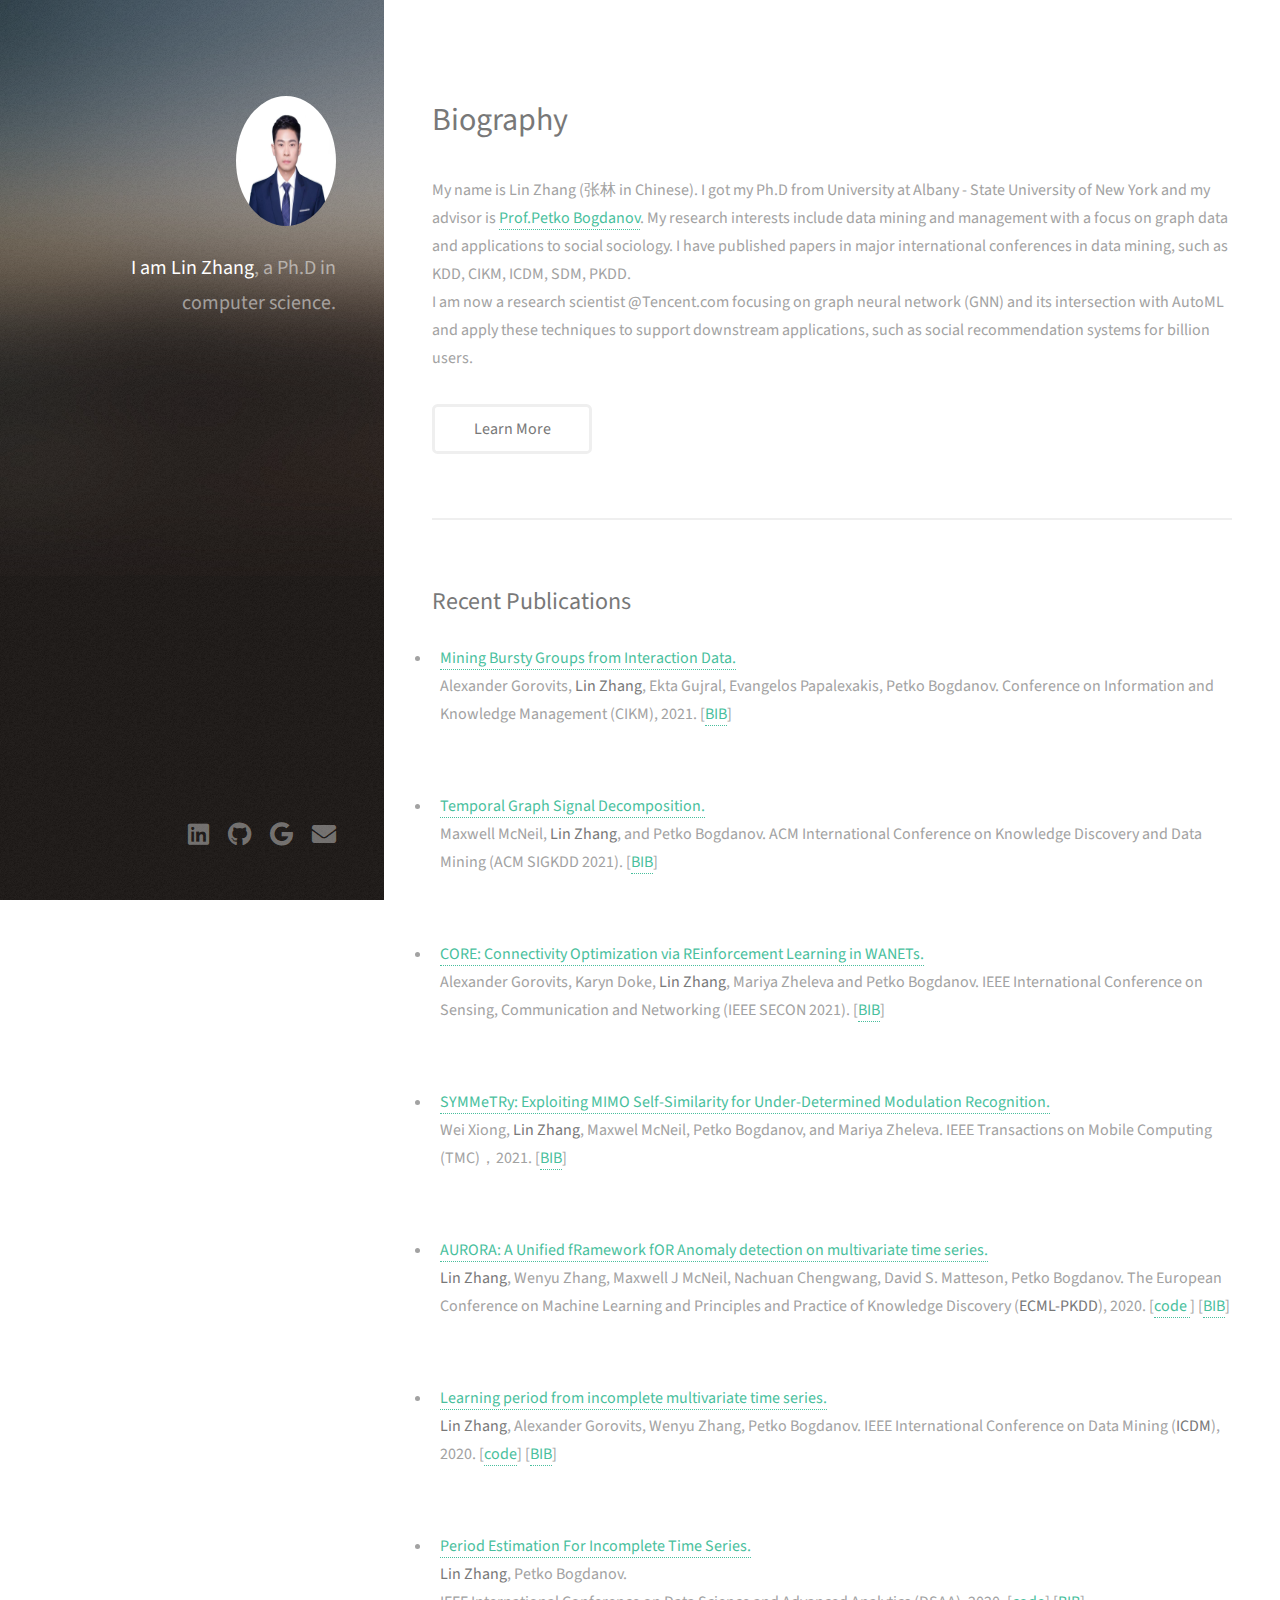
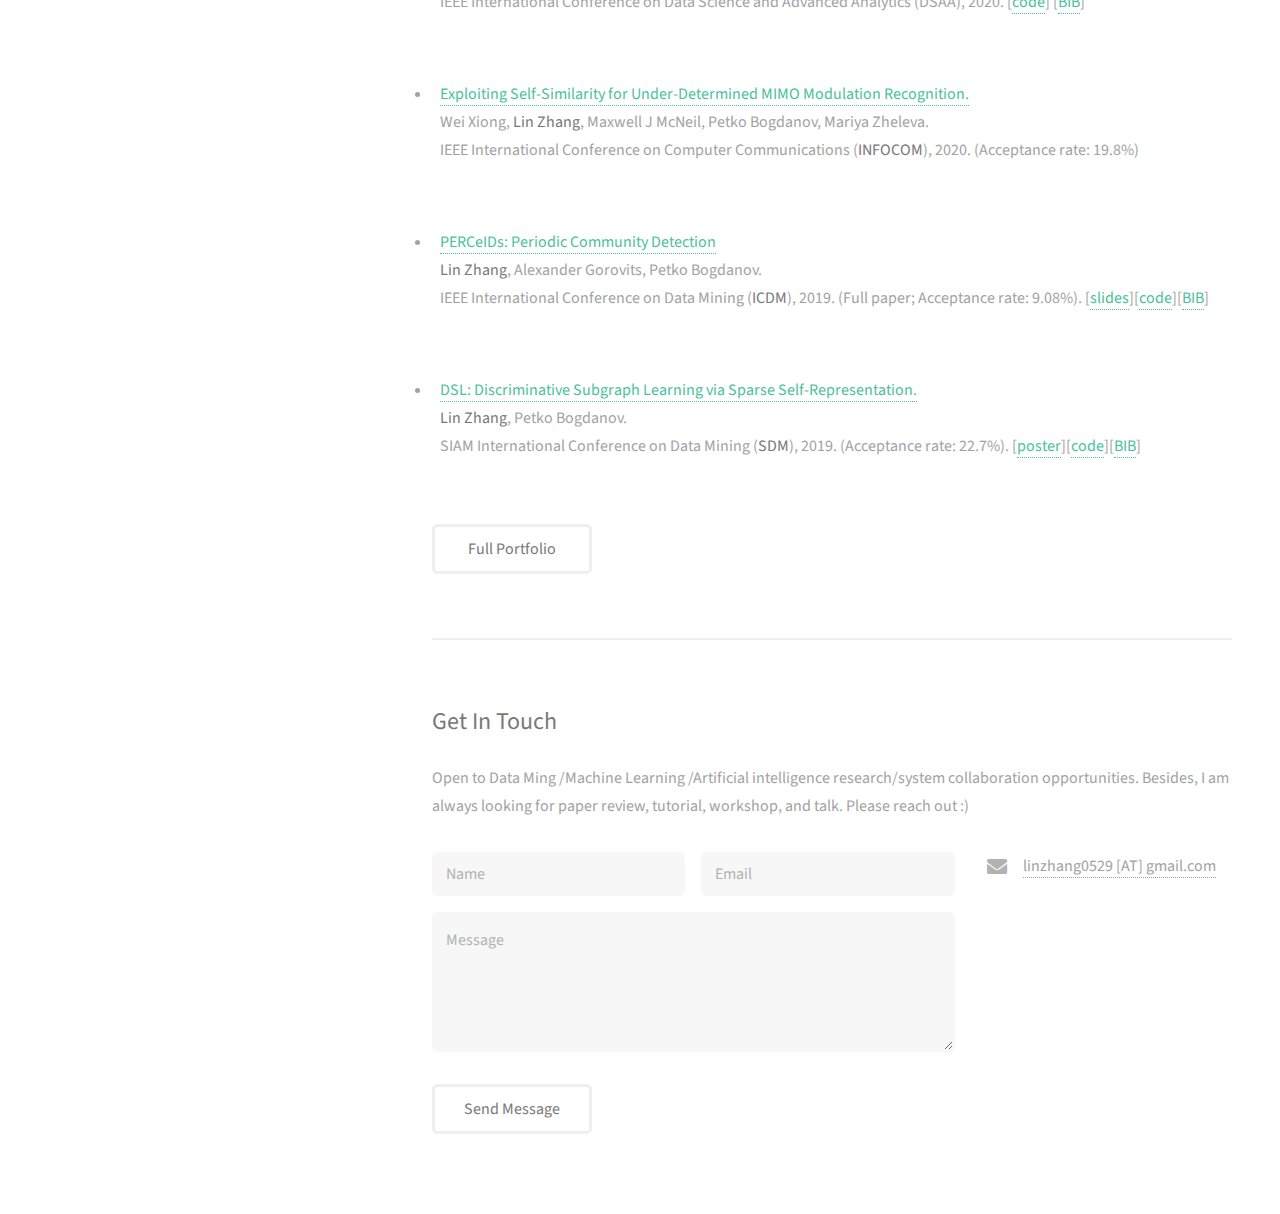
==== index.html @ 0a7861dd "Update index.html" ====
<!DOCTYPE HTML>
<!--
	Strata by HTML5 UP
	html5up.net | @ajlkn
	Free for personal and commercial use under the CCA 3.0 license (html5up.net/license)
-->
<html>
	<head>
		<title>LIN ZHANG HOMEPAGE</title>
		<meta charset="utf-8" />
		<meta name="viewport" content="width=device-width, initial-scale=1, user-scalable=no" />
		<link rel="stylesheet" href="assets/css/main.css" />
	</head>
	<body class="is-preload">

		<!-- Header -->
			<header id="header">
				<div class="inner">
<!--					<a href="#" class="image avatar"><img src="images/5141635167110_.pic.jpg" alt="" /></a>-->
                    		<a href="#" class="image avatar"><img src="images/5141635167110_.pic.jpg"  width="500" height="130" /></a>
					<h1><strong>I am Lin Zhang</strong>, a Ph.D in computer science. <br />
<!--
					responsive site template freebie<br />
					crafted by <a href="http://html5up.net">HTML5 UP</a>.
-->
                    </h1>
				</div>
			</header>

		<!-- Main -->
			<div id="main">

				<!-- One -->
					<section id="one">
						<header class="major">
							<h2>Biography</h2>
						</header>
						<p>
                           My name is Lin Zhang (张林 in Chinese).  I got my Ph.D from University at Albany - State University of New York and my advisor is <a href="http://www.cs.albany.edu/~petko/lab/petko-bogdanov">Prof.Petko Bogdanov</a>. My research interests include data mining and management with a focus on graph data and applications to social sociology. I have published papers in  major international conferences in data mining, such as KDD, CIKM, ICDM, SDM, PKDD.
                            
                            <br />
                            
                        I am now a research scientist @Tencent.com focusing on graph neural network (GNN) and its intersection with AutoML and apply these techniques to support downstream applications, such as social recommendation systems for billion users. 
<!--
                            
                            <br />
                            Open to Data Ming /Machine Learning /Artificial intelligence research/system opportunities. Contact me by Email (linzhang0529 [AT] gmail.com).
-->
                        
                        </p>
						<ul class="actions">
							<li><a href="#" class="button">Learn More</a></li>
						</ul>
					</section>

				<!-- Two -->
                
					<section id="two">
						<h2>Recent Publications</h2>
						<div class="row">
                            

                            
                            
                                     <ul>
    <li><p><a href="http:"> Mining Bursty Groups from Interaction Data.</a>
    <br /> Alexander Gorovits, <b>Lin Zhang</b>, Ekta Gujral, Evangelos Papalexakis, Petko Bogdanov.  
    Conference on Information and Knowledge Management (CIKM), 2021. 
    [<font color=blue size=+0.5><a href="files/bibtex.txt">BIB</a></font>]
        
        </p>
        
    </li>
    </ul>
                            
                            

                                <ul>
    <li><p><a href="http:">Temporal Graph Signal Decomposition.</a>
    <br />Maxwell McNeil,  <b>Lin Zhang</b>, and Petko Bogdanov.  
     ACM International Conference on Knowledge Discovery and Data Mining (ACM SIGKDD 2021). 
    [<font color=blue size=+0.5><a href="files/bibtex.txt">BIB</a></font>]
        
        </p>
        
    </li>
    </ul>
    
    
    
    
    
    
    <ul>
    <li><p><a href="http:"> CORE: Connectivity Optimization via REinforcement Learning
in WANETs.</a>
    <br /> Alexander Gorovits, Karyn Doke, <b>Lin Zhang</b>, Mariya Zheleva and Petko Bogdanov. 
      IEEE International Conference on Sensing, Communication and
Networking (IEEE SECON 2021).  
    [<font color=blue size=+0.5><a href="files/bibtex.txt">BIB</a></font>]
        
        </p>
        
    </li>
    </ul>
    
    
    
    
               <ul>
    <li><p><a href="http://www.cs.albany.edu/~mariya/lab/papers/symmetry_tmc21.pdf"> SYMMeTRy: Exploiting MIMO Self-Similarity for Under-Determined Modulation Recognition.</a>
    <br />Wei Xiong, <b>Lin Zhang</b>, Maxwel McNeil, Petko Bogdanov, and Mariya Zheleva. 
       IEEE Transactions on Mobile Computing (TMC)，2021.  
    [<font color=blue size=+0.5><a href="files/bibtex.txt">BIB</a></font>]
        
        </p>
        
    </li>
    </ul>
    
    
    
    
    
            <ul>
    <li><p><a href="files/aurora.pdf"> AURORA: A Unified fRamework fOR Anomaly detection on multivariate time series.</a>
    <br /><b>Lin Zhang</b>, Wenyu Zhang, Maxwell J McNeil, Nachuan Chengwang, David S. Matteson, Petko Bogdanov.
       The European Conference on Machine Learning and Principles and Practice of Knowledge Discovery (<b>ECML-PKDD</b>), 2020. 
        [<font color=blue size=+0.5><a href="https://github.com/LIN-ZHANG-ALPHA/AURORA_ECMLPKDD">code </a></font>]
    [<font color=blue size=+0.5><a href="files/bibtex.txt">BIB</a></font>]
        
        </p>
        
    </li>
    </ul>
    
    
    
        <ul>
    <li><p><a href="http://www.cs.albany.edu/~petko/lab/papers/zgzb2020icdm.pdf">  Learning period from incomplete multivariate time series.</a>
    <br /><b>Lin Zhang</b>, Alexander Gorovits, Wenyu Zhang, Petko Bogdanov.
        IEEE International Conference on Data Mining (<b>ICDM</b>), 2020. 
        [<font color=blue size=+0.5><a href="https://github.com/LIN-ZHANG-ALPHA/LAPIS">code</a></font>]
    [<font color=blue size=+0.5><a href="files/bibtex.txt">BIB</a></font>]</p>
        
    </li>
    </ul>
    
    
    
    
  <ul>
  <li><p><a href="files/Learning_Periods_Incomplete.pdf">
      Period Estimation For Incomplete Time Series. </a>
  <br /> <b>Lin Zhang</b>,  Petko Bogdanov.
      <br /> IEEE International Conference on 
Data Science and Advanced Analytics (DSAA), 2020. [<font color=blue size=+0.5><a href="https://github.com/LIN-ZHANG-ALPHA/PIE_DSAA2020">code</a></font>]
      
    [<font color=blue size=+0.5><a href="files/bibtex.txt">BIB</a></font>]</p>
  </li>
  </ul>
    
    
    
  <ul>
  <li><p><a href="http://www.cs.albany.edu/~mariya/lab/papers/fractals_infocom20.pdf">   Exploiting  Self-Similarity  for  Under-Determined MIMO Modulation Recognition.</a>
  <br /> Wei Xiong, <b>Lin Zhang</b>, Maxwell J McNeil, Petko Bogdanov, Mariya Zheleva.
      <br /> IEEE International Conference on Computer Communications (<b>INFOCOM</b>), 2020. (Acceptance rate:  19.8%) </p>
  </li>
  </ul>



  <ul>
  <li><p><a href="http://www.cs.albany.edu/~petko/lab/papers/zgb2019icdm.pdf"> PERCeIDs: Periodic Community Detection</a>
  <br /> <b>Lin Zhang</b>, Alexander Gorovits, Petko Bogdanov.
      <br /> IEEE International Conference on Data Mining (<b>ICDM</b>), 2019.  (Full paper; Acceptance rate: 9.08%). [<font color=blue size=+0.5><a href="files/PERCeIDs.pdf">slides</a></font>][<font color=blue size=+0.5><a href="https://github.com/LIN-ZHANG-ALPHA/PERCeIDs">code</a></font>][<font color=blue size=+0.5><a href="files/bibtex.txt">BIB</a></font>]</p>
  </li>
  </ul>


  <ul>
  <li><p><a href="http://www.cs.albany.edu/~petko/lab/papers/zbsdm2019.pdf">DSL: Discriminative Subgraph Learning via Sparse Self-Representation.</a>
  <br /> <b>Lin Zhang</b>, Petko Bogdanov.
      <br /> SIAM International Conference on Data Mining (<b>SDM</b>), 2019. (Acceptance rate: 22.7%). [<font color=blue size=+0.5><a href="files/dsl_poster.pdf">poster</a></font>][<font color=blue size=+0.5><a href="https://github.com/LIN-ZHANG-ALPHA/DSL">code</a></font>][<font color=blue size=+0.5><a href="files/bibtex.txt">BIB</a></font>]</p>
  </li>
  </ul>

                            
                            
<!--
							<article class="col-6 col-12-xsmall work-item">
								<a href="images/fulls/06.jpg" class="image fit thumb"><img src="images/thumbs/06.jpg" alt="" /></a>
								<h3>Risus ornare lacinia</h3>
								<p>Lorem ipsum dolor sit amet nisl sed nullam feugiat.</p>
							</article>
-->
                            
                            
                            
						</div>
						<ul class="actions">
							<li><a href="#" class="button">Full Portfolio</a></li>
						</ul>
					</section>

				<!-- Three -->
					<section id="three">
						<h2>Get In Touch</h2>
						<p>
                        Open to Data Ming /Machine Learning /Artificial intelligence  research/system collaboration opportunities. Besides, I am always looking for paper review, tutorial, workshop, and talk.  Please reach out :)
                        </p>
                        
						<div class="row">
							<div class="col-8 col-12-small">
								<form method="post" action="#">
									<div class="row gtr-uniform gtr-50">
										<div class="col-6 col-12-xsmall"><input type="text" name="name" id="name" placeholder="Name" /></div>
										<div class="col-6 col-12-xsmall"><input type="email" name="email" id="email" placeholder="Email" /></div>
										<div class="col-12"><textarea name="message" id="message" placeholder="Message" rows="4"></textarea></div>
									</div>
								</form>
								<ul class="actions">
									<li><input type="submit" value="Send Message" /></li>
								</ul>
							</div>
							<div class="col-4 col-12-small">
								<ul class="labeled-icons">
<!--
									<li>
										<h3 class="icon solid fa-home"><span class="label">Address</span></h3>
										1234 Somewhere Rd.<br />
										Nashville, TN 00000<br />
										United States
									</li>
-->
<!--
									<li>
										<h3 class="icon solid fa-mobile-alt"><span class="label">Phone</span></h3>
										000-000-0000
									</li>
-->
									<li>
										<h3 class="icon solid fa-envelope"><span class="label">Email</span></h3>
										<a href="#">linzhang0529 [AT] gmail.com</a>
									</li>
								</ul>
							</div>
						</div>
					</section>

				<!-- Four -->
				<!--
					<section id="four">
						<h2>Elements</h2>

						<section>
							<h4>Text</h4>
							<p>This is <b>bold</b> and this is <strong>strong</strong>. This is <i>italic</i> and this is <em>emphasized</em>.
							This is <sup>superscript</sup> text and this is <sub>subscript</sub> text.
							This is <u>underlined</u> and this is code: <code>for (;;) { ... }</code>. Finally, <a href="#">this is a link</a>.</p>
							<hr />
							<header>
								<h4>Heading with a Subtitle</h4>
								<p>Lorem ipsum dolor sit amet nullam id egestas urna aliquam</p>
							</header>
							<p>Nunc lacinia ante nunc ac lobortis. Interdum adipiscing gravida odio porttitor sem non mi integer non faucibus ornare mi ut ante amet placerat aliquet. Volutpat eu sed ante lacinia sapien lorem accumsan varius montes viverra nibh in adipiscing blandit tempus accumsan.</p>
							<header>
								<h5>Heading with a Subtitle</h5>
								<p>Lorem ipsum dolor sit amet nullam id egestas urna aliquam</p>
							</header>
							<p>Nunc lacinia ante nunc ac lobortis. Interdum adipiscing gravida odio porttitor sem non mi integer non faucibus ornare mi ut ante amet placerat aliquet. Volutpat eu sed ante lacinia sapien lorem accumsan varius montes viverra nibh in adipiscing blandit tempus accumsan.</p>
							<hr />
							<h2>Heading Level 2</h2>
							<h3>Heading Level 3</h3>
							<h4>Heading Level 4</h4>
							<h5>Heading Level 5</h5>
							<h6>Heading Level 6</h6>
							<hr />
							<h5>Blockquote</h5>
							<blockquote>Fringilla nisl. Donec accumsan interdum nisi, quis tincidunt felis sagittis eget tempus euismod. Vestibulum ante ipsum primis in faucibus vestibulum. Blandit adipiscing eu felis iaculis volutpat ac adipiscing accumsan faucibus. Vestibulum ante ipsum primis in faucibus lorem ipsum dolor sit amet nullam adipiscing eu felis.</blockquote>
							<h5>Preformatted</h5>
							<pre><code>i = 0;

while (!deck.isInOrder()) {
print 'Iteration ' + i;
deck.shuffle();
i++;
}

print 'It took ' + i + ' iterations to sort the deck.';</code></pre>
						</section>

						<section>
							<h4>Lists</h4>
							<div class="row">
								<div class="col-6 col-12-xsmall">
									<h5>Unordered</h5>
									<ul>
										<li>Dolor pulvinar etiam magna etiam.</li>
										<li>Sagittis adipiscing lorem eleifend.</li>
										<li>Felis enim feugiat dolore viverra.</li>
									</ul>
									<h5>Alternate</h5>
									<ul class="alt">
										<li>Dolor pulvinar etiam magna etiam.</li>
										<li>Sagittis adipiscing lorem eleifend.</li>
										<li>Felis enim feugiat dolore viverra.</li>
									</ul>
								</div>
								<div class="col-6 col-12-xsmall">
									<h5>Ordered</h5>
									<ol>
										<li>Dolor pulvinar etiam magna etiam.</li>
										<li>Etiam vel felis at lorem sed viverra.</li>
										<li>Felis enim feugiat dolore viverra.</li>
										<li>Dolor pulvinar etiam magna etiam.</li>
										<li>Etiam vel felis at lorem sed viverra.</li>
										<li>Felis enim feugiat dolore viverra.</li>
									</ol>
									<h5>Icons</h5>
									<ul class="icons">
										<li><a href="#" class="icon brands fa-twitter"><span class="label">Twitter</span></a></li>
										<li><a href="#" class="icon brands fa-facebook-f"><span class="label">Facebook</span></a></li>
										<li><a href="#" class="icon brands fa-instagram"><span class="label">Instagram</span></a></li>
										<li><a href="#" class="icon brands fa-github"><span class="label">Github</span></a></li>
										<li><a href="#" class="icon brands fa-dribbble"><span class="label">Dribbble</span></a></li>
										<li><a href="#" class="icon brands fa-tumblr"><span class="label">Tumblr</span></a></li>
									</ul>
								</div>
							</div>
							<h5>Actions</h5>
							<ul class="actions">
								<li><a href="#" class="button primary">Default</a></li>
								<li><a href="#" class="button">Default</a></li>
							</ul>
							<ul class="actions small">
								<li><a href="#" class="button primary small">Small</a></li>
								<li><a href="#" class="button small">Small</a></li>
							</ul>
							<div class="row">
								<div class="col-6 col-12-small">
									<ul class="actions stacked">
										<li><a href="#" class="button primary">Default</a></li>
										<li><a href="#" class="button">Default</a></li>
									</ul>
								</div>
								<div class="col-6 col-12-small">
									<ul class="actions stacked">
										<li><a href="#" class="button primary small">Small</a></li>
										<li><a href="#" class="button small">Small</a></li>
									</ul>
								</div>
								<div class="col-6 col-12-small">
									<ul class="actions stacked">
										<li><a href="#" class="button primary fit">Default</a></li>
										<li><a href="#" class="button fit">Default</a></li>
									</ul>
								</div>
								<div class="col-6 col-12-small">
									<ul class="actions stacked">
										<li><a href="#" class="button primary small fit">Small</a></li>
										<li><a href="#" class="button small fit">Small</a></li>
									</ul>
								</div>
							</div>
						</section>

						<section>
							<h4>Table</h4>
							<h5>Default</h5>
							<div class="table-wrapper">
								<table>
									<thead>
										<tr>
											<th>Name</th>
											<th>Description</th>
											<th>Price</th>
										</tr>
									</thead>
									<tbody>
										<tr>
											<td>Item One</td>
											<td>Ante turpis integer aliquet porttitor.</td>
											<td>29.99</td>
										</tr>
										<tr>
											<td>Item Two</td>
											<td>Vis ac commodo adipiscing arcu aliquet.</td>
											<td>19.99</td>
										</tr>
										<tr>
											<td>Item Three</td>
											<td> Morbi faucibus arcu accumsan lorem.</td>
											<td>29.99</td>
										</tr>
										<tr>
											<td>Item Four</td>
											<td>Vitae integer tempus condimentum.</td>
											<td>19.99</td>
										</tr>
										<tr>
											<td>Item Five</td>
											<td>Ante turpis integer aliquet porttitor.</td>
											<td>29.99</td>
										</tr>
									</tbody>
									<tfoot>
										<tr>
											<td colspan="2"></td>
											<td>100.00</td>
										</tr>
									</tfoot>
								</table>
							</div>

							<h5>Alternate</h5>
							<div class="table-wrapper">
								<table class="alt">
									<thead>
										<tr>
											<th>Name</th>
											<th>Description</th>
											<th>Price</th>
										</tr>
									</thead>
									<tbody>
										<tr>
											<td>Item One</td>
											<td>Ante turpis integer aliquet porttitor.</td>
											<td>29.99</td>
										</tr>
										<tr>
											<td>Item Two</td>
											<td>Vis ac commodo adipiscing arcu aliquet.</td>
											<td>19.99</td>
										</tr>
										<tr>
											<td>Item Three</td>
											<td> Morbi faucibus arcu accumsan lorem.</td>
											<td>29.99</td>
										</tr>
										<tr>
											<td>Item Four</td>
											<td>Vitae integer tempus condimentum.</td>
											<td>19.99</td>
										</tr>
										<tr>
											<td>Item Five</td>
											<td>Ante turpis integer aliquet porttitor.</td>
											<td>29.99</td>
										</tr>
									</tbody>
									<tfoot>
										<tr>
											<td colspan="2"></td>
											<td>100.00</td>
										</tr>
									</tfoot>
								</table>
							</div>
						</section>

						<section>
							<h4>Buttons</h4>
							<ul class="actions">
								<li><a href="#" class="button primary">Primary</a></li>
								<li><a href="#" class="button">Default</a></li>
							</ul>
							<ul class="actions">
								<li><a href="#" class="button large">Large</a></li>
								<li><a href="#" class="button">Default</a></li>
								<li><a href="#" class="button small">Small</a></li>
							</ul>
							<ul class="actions fit">
								<li><a href="#" class="button primary fit">Fit</a></li>
								<li><a href="#" class="button fit">Fit</a></li>
							</ul>
							<ul class="actions fit small">
								<li><a href="#" class="button primary fit small">Fit + Small</a></li>
								<li><a href="#" class="button fit small">Fit + Small</a></li>
							</ul>
							<ul class="actions">
								<li><a href="#" class="button primary icon solid fa-download">Icon</a></li>
								<li><a href="#" class="button icon solid fa-download">Icon</a></li>
							</ul>
							<ul class="actions">
								<li><span class="button primary disabled">Primary</span></li>
								<li><span class="button disabled">Default</span></li>
							</ul>
						</section>

						<section>
							<h4>Form</h4>
							<form method="post" action="#">
								<div class="row gtr-uniform gtr-50">
									<div class="col-6 col-12-xsmall">
										<input type="text" name="demo-name" id="demo-name" value="" placeholder="Name" />
									</div>
									<div class="col-6 col-12-xsmall">
										<input type="email" name="demo-email" id="demo-email" value="" placeholder="Email" />
									</div>
									<div class="col-12">
										<select name="demo-category" id="demo-category">
											<option value="">- Category -</option>
											<option value="1">Manufacturing</option>
											<option value="1">Shipping</option>
											<option value="1">Administration</option>
											<option value="1">Human Resources</option>
										</select>
									</div>
									<div class="col-4 col-12-small">
										<input type="radio" id="demo-priority-low" name="demo-priority" checked>
										<label for="demo-priority-low">Low Priority</label>
									</div>
									<div class="col-4 col-12-small">
										<input type="radio" id="demo-priority-normal" name="demo-priority">
										<label for="demo-priority-normal">Normal Priority</label>
									</div>
									<div class="col-4 col-12-small">
										<input type="radio" id="demo-priority-high" name="demo-priority">
										<label for="demo-priority-high">High Priority</label>
									</div>
									<div class="col-6 col-12-small">
										<input type="checkbox" id="demo-copy" name="demo-copy">
										<label for="demo-copy">Email me a copy of this message</label>
									</div>
									<div class="col-6 col-12-small">
										<input type="checkbox" id="demo-human" name="demo-human" checked>
										<label for="demo-human">I am a human and not a robot</label>
									</div>
									<div class="col-12">
										<textarea name="demo-message" id="demo-message" placeholder="Enter your message" rows="6"></textarea>
									</div>
									<div class="col-12">
										<ul class="actions">
											<li><input type="submit" value="Send Message" class="primary" /></li>
											<li><input type="reset" value="Reset" /></li>
										</ul>
									</div>
								</div>
							</form>
						</section>

						<section>
							<h4>Image</h4>
							<h5>Fit</h5>
							<div class="box alt">
								<div class="row gtr-50 gtr-uniform">
									<div class="col-12"><span class="image fit"><img src="images/fulls/05.jpg" alt="" /></span></div>
									<div class="col-4"><span class="image fit"><img src="images/thumbs/01.jpg" alt="" /></span></div>
									<div class="col-4"><span class="image fit"><img src="images/thumbs/02.jpg" alt="" /></span></div>
									<div class="col-4"><span class="image fit"><img src="images/thumbs/03.jpg" alt="" /></span></div>
									<div class="col-4"><span class="image fit"><img src="images/thumbs/04.jpg" alt="" /></span></div>
									<div class="col-4"><span class="image fit"><img src="images/thumbs/05.jpg" alt="" /></span></div>
									<div class="col-4"><span class="image fit"><img src="images/thumbs/06.jpg" alt="" /></span></div>
									<div class="col-4"><span class="image fit"><img src="images/thumbs/03.jpg" alt="" /></span></div>
									<div class="col-4"><span class="image fit"><img src="images/thumbs/02.jpg" alt="" /></span></div>
									<div class="col-4"><span class="image fit"><img src="images/thumbs/01.jpg" alt="" /></span></div>
								</div>
							</div>
							<h5>Left &amp; Right</h5>
							<p><span class="image left"><img src="images/avatar.jpg" alt="" /></span>Fringilla nisl. Donec accumsan interdum nisi, quis tincidunt felis sagittis eget. tempus euismod. Vestibulum ante ipsum primis in faucibus vestibulum. Blandit adipiscing eu felis iaculis volutpat ac adipiscing accumsan eu faucibus. Integer ac pellentesque praesent tincidunt felis sagittis eget. tempus euismod. Vestibulum ante ipsum primis in faucibus vestibulum. Blandit adipiscing eu felis iaculis volutpat ac adipiscing accumsan eu faucibus. Integer ac pellentesque praesent. Donec accumsan interdum nisi, quis tincidunt felis sagittis eget. tempus euismod. Vestibulum ante ipsum primis in faucibus vestibulum. Blandit adipiscing eu felis iaculis volutpat ac adipiscing accumsan eu faucibus. Integer ac pellentesque praesent tincidunt felis sagittis eget. tempus euismod. Vestibulum ante ipsum primis in faucibus vestibulum. Blandit adipiscing eu felis iaculis volutpat ac adipiscing accumsan eu faucibus. Integer ac pellentesque praesent.</p>
							<p><span class="image right"><img src="images/avatar.jpg" alt="" /></span>Fringilla nisl. Donec accumsan interdum nisi, quis tincidunt felis sagittis eget. tempus euismod. Vestibulum ante ipsum primis in faucibus vestibulum. Blandit adipiscing eu felis iaculis volutpat ac adipiscing accumsan eu faucibus. Integer ac pellentesque praesent tincidunt felis sagittis eget. tempus euismod. Vestibulum ante ipsum primis in faucibus vestibulum. Blandit adipiscing eu felis iaculis volutpat ac adipiscing accumsan eu faucibus. Integer ac pellentesque praesent. Donec accumsan interdum nisi, quis tincidunt felis sagittis eget. tempus euismod. Vestibulum ante ipsum primis in faucibus vestibulum. Blandit adipiscing eu felis iaculis volutpat ac adipiscing accumsan eu faucibus. Integer ac pellentesque praesent tincidunt felis sagittis eget. tempus euismod. Vestibulum ante ipsum primis in faucibus vestibulum. Blandit adipiscing eu felis iaculis volutpat ac adipiscing accumsan eu faucibus. Integer ac pellentesque praesent.</p>
						</section>

					</section>
				-->

			</div>

		<!-- Footer -->
			<footer id="footer">
				<div class="inner">
					<ul class="icons">
						<li><a href="https://www.linkedin.com/in/lin-zhang-561a957b/" class="icon brands fa-linkedin"><span class="label">Linkedin</span></a></li>
						<li><a href="https://github.com/LIN-ZHANG-ALPHA" class="icon brands fa-github"><span class="label">Github</span></a></li>
						<li><a href="https://scholar.google.com/citations?user=AwjNM0kAAAAJ&hl=en" class="icon brands fa-google"><span class="label">Google Scholar</span></a></li>
						<li><a href=linzhang0529@gmail.com class="icon solid fa-envelope"><span class="label">Email</span></a></li>
					</ul>
<!--
					<ul class="copyright">
						<li>&copy; Untitled</li><li>Design: <a href="http://html5up.net">HTML5 UP</a></li>
					</ul>
-->
				</div>
			</footer>

		<!-- Scripts -->
			<script src="assets/js/jquery.min.js"></script>
			<script src="assets/js/jquery.poptrox.min.js"></script>
			<script src="assets/js/browser.min.js"></script>
			<script src="assets/js/breakpoints.min.js"></script>
			<script src="assets/js/util.js"></script>
			<script src="assets/js/main.js"></script>

	</body>
</html>
---- assets/css/main.css ----
@import url("fontawesome-all.min.css");
@import url("https://fonts.googleapis.com/css?family=Source+Sans+Pro:400,400italic");

/*
	Strata by HTML5 UP
	html5up.net | @ajlkn
	Free for personal and commercial use under the CCA 3.0 license (html5up.net/license)
*/

html, body, div, span, applet, object,
iframe, h1, h2, h3, h4, h5, h6, p, blockquote,
pre, a, abbr, acronym, address, big, cite,
code, del, dfn, em, img, ins, kbd, q, s, samp,
small, strike, strong, sub, sup, tt, var, b,
u, i, center, dl, dt, dd, ol, ul, li, fieldset,
form, label, legend, table, caption, tbody,
tfoot, thead, tr, th, td, article, aside,
canvas, details, embed, figure, figcaption,
footer, header, hgroup, menu, nav, output, ruby,
section, summary, time, mark, audio, video {
	margin: 0;
	padding: 0;
	border: 0;
	font-size: 100%;
	font: inherit;
	vertical-align: baseline;}

article, aside, details, figcaption, figure,
footer, header, hgroup, menu, nav, section {
	display: block;}

body {
	line-height: 1;
}

ol, ul {
	list-style: none;
}

blockquote, q {
	quotes: none;
}

	blockquote:before, blockquote:after, q:before, q:after {
		content: '';
		content: none;
	}

table {
	border-collapse: collapse;
	border-spacing: 0;
}

body {
	-webkit-text-size-adjust: none;
}

mark {
	background-color: transparent;
	color: inherit;
}

input::-moz-focus-inner {
	border: 0;
	padding: 0;
}

input, select, textarea {
	-moz-appearance: none;
	-webkit-appearance: none;
	-ms-appearance: none;
	appearance: none;
}

/* Basic */

	html {
		box-sizing: border-box;
	}

	*, *:before, *:after {
		box-sizing: inherit;
	}

	body {
		background: #fff;
	}

		body.is-preload *, body.is-preload *:before, body.is-preload *:after {
			-moz-animation: none !important;
			-webkit-animation: none !important;
			-ms-animation: none !important;
			animation: none !important;
			-moz-transition: none !important;
			-webkit-transition: none !important;
			-ms-transition: none !important;
			transition: none !important;
		}

	body, input, select, textarea {
		color: #a2a2a2;
		font-family: "Source Sans Pro", Helvetica, sans-serif;
		font-size: 16pt;
		font-weight: 400;
		line-height: 1.75em;
	}

	a {
		-moz-transition: color 0.2s ease-in-out, border-color 0.2s ease-in-out;
		-webkit-transition: color 0.2s ease-in-out, border-color 0.2s ease-in-out;
		-ms-transition: color 0.2s ease-in-out, border-color 0.2s ease-in-out;
		transition: color 0.2s ease-in-out, border-color 0.2s ease-in-out;
		border-bottom: dotted 1px;
		color: #49bf9d;
		text-decoration: none;
	}

		a:hover {
			border-bottom-color: transparent;
			color: #49bf9d !important;
			text-decoration: none;
		}

	strong, b {
		color: #787878;
		font-weight: 400;
	}

	em, i {
		font-style: italic;
	}

	p {
		margin: 0 0 2em 0;
	}

	h1, h2, h3, h4, h5, h6 {
		color: #787878;
		font-weight: 400;
		line-height: 1em;
		margin: 0 0 1em 0;
	}

		h1 a, h2 a, h3 a, h4 a, h5 a, h6 a {
			color: inherit;
			text-decoration: none;
		}

	h1 {
		font-size: 2em;
		line-height: 1.5em;
	}

	h2 {
		font-size: 1.5em;
		line-height: 1.5em;
	}

	h3 {
		font-size: 1.25em;
		line-height: 1.5em;
	}

	h4 {
		font-size: 1.1em;
		line-height: 1.5em;
	}

	h5 {
		font-size: 0.9em;
		line-height: 1.5em;
	}

	h6 {
		font-size: 0.7em;
		line-height: 1.5em;
	}

	sub {
		font-size: 0.8em;
		position: relative;
		top: 0.5em;
	}

	sup {
		font-size: 0.8em;
		position: relative;
		top: -0.5em;
	}

	hr {
		border: 0;
		border-bottom: solid 2px #efefef;
		margin: 2em 0;
	}

		hr.major {
			margin: 3em 0;
		}

	blockquote {
		border-left: solid 6px #efefef;
		font-style: italic;
		margin: 0 0 2em 0;
		padding: 0.5em 0 0.5em 1.5em;
	}

	code {
		background: #f7f7f7;
		border-radius: 0.35em;
		border: solid 2px #efefef;
		font-family: "Courier New", monospace;
		font-size: 0.9em;
		margin: 0 0.25em;
		padding: 0.25em 0.65em;
	}

	pre {
		-webkit-overflow-scrolling: touch;
		font-family: "Courier New", monospace;
		font-size: 0.9em;
		margin: 0 0 2em 0;
	}

		pre code {
			display: block;
			line-height: 1.75em;
			padding: 1em 1.5em;
			overflow-x: auto;
		}

	.align-left {
		text-align: left;
	}

	.align-center {
		text-align: center;
	}

	.align-right {
		text-align: right;
	}

/* Container */

	.container {
		margin: 0 auto;
		max-width: calc(100% - 4em);
		width: 100%;
	}

		.container.xsmall {
			width: 25%;
		}

		.container.small {
			width: 50%;
		}

		.container.medium {
			width: 75%;
		}

		.container.large {
			width: 125%;
		}

		.container.xlarge {
			width: 150%;
		}

		.container.max {
			width: 100%;
		}

		@media screen and (max-width: 980px) {

			.container {
				width: 100% !important;
				max-width: 100% !important;
			}

		}

		@media screen and (max-width: 480px) {

			.container {
				max-width: calc(100% - 3em);
			}

		}

/* Row */

	.row {
		display: flex;
		flex-wrap: wrap;
		box-sizing: border-box;
		align-items: stretch;
	}

		.row > * {
			box-sizing: border-box;
		}

		.row.gtr-uniform > * > :last-child {
			margin-bottom: 0;
		}

		.row.aln-left {
			justify-content: flex-start;
		}

		.row.aln-center {
			justify-content: center;
		}

		.row.aln-right {
			justify-content: flex-end;
		}

		.row.aln-top {
			align-items: flex-start;
		}

		.row.aln-middle {
			align-items: center;
		}

		.row.aln-bottom {
			align-items: flex-end;
		}

		.row > .imp {
			order: -1;
		}

		.row > .col-1 {
			width: 8.33333%;
		}

		.row > .off-1 {
			margin-left: 8.33333%;
		}

		.row > .col-2 {
			width: 16.66667%;
		}

		.row > .off-2 {
			margin-left: 16.66667%;
		}

		.row > .col-3 {
			width: 25%;
		}

		.row > .off-3 {
			margin-left: 25%;
		}

		.row > .col-4 {
			width: 33.33333%;
		}

		.row > .off-4 {
			margin-left: 33.33333%;
		}

		.row > .col-5 {
			width: 41.66667%;
		}

		.row > .off-5 {
			margin-left: 41.66667%;
		}

		.row > .col-6 {
			width: 50%;
		}

		.row > .off-6 {
			margin-left: 50%;
		}

		.row > .col-7 {
			width: 58.33333%;
		}

		.row > .off-7 {
			margin-left: 58.33333%;
		}

		.row > .col-8 {
			width: 66.66667%;
		}

		.row > .off-8 {
			margin-left: 66.66667%;
		}

		.row > .col-9 {
			width: 75%;
		}

		.row > .off-9 {
			margin-left: 75%;
		}

		.row > .col-10 {
			width: 83.33333%;
		}

		.row > .off-10 {
			margin-left: 83.33333%;
		}

		.row > .col-11 {
			width: 91.66667%;
		}

		.row > .off-11 {
			margin-left: 91.66667%;
		}

		.row > .col-12 {
			width: 100%;
		}

		.row > .off-12 {
			margin-left: 100%;
		}

		.row.gtr-0 {
			margin-top: 0;
			margin-left: 0em;
		}

			.row.gtr-0 > * {
				padding: 0 0 0 0em;
			}

			.row.gtr-0.gtr-uniform {
				margin-top: 0em;
			}

				.row.gtr-0.gtr-uniform > * {
					padding-top: 0em;
				}

		.row.gtr-25 {
			margin-top: 0;
			margin-left: -0.625em;
		}

			.row.gtr-25 > * {
				padding: 0 0 0 0.625em;
			}

			.row.gtr-25.gtr-uniform {
				margin-top: -0.625em;
			}

				.row.gtr-25.gtr-uniform > * {
					padding-top: 0.625em;
				}

		.row.gtr-50 {
			margin-top: 0;
			margin-left: -1.25em;
		}

			.row.gtr-50 > * {
				padding: 0 0 0 1.25em;
			}

			.row.gtr-50.gtr-uniform {
				margin-top: -1.25em;
			}

				.row.gtr-50.gtr-uniform > * {
					padding-top: 1.25em;
				}

		.row {
			margin-top: 0;
			margin-left: -2.5em;
		}

			.row > * {
				padding: 0 0 0 2.5em;
			}

			.row.gtr-uniform {
				margin-top: -2.5em;
			}

				.row.gtr-uniform > * {
					padding-top: 2.5em;
				}

		.row.gtr-150 {
			margin-top: 0;
			margin-left: -3.75em;
		}

			.row.gtr-150 > * {
				padding: 0 0 0 3.75em;
			}

			.row.gtr-150.gtr-uniform {
				margin-top: -3.75em;
			}

				.row.gtr-150.gtr-uniform > * {
					padding-top: 3.75em;
				}

		.row.gtr-200 {
			margin-top: 0;
			margin-left: -5em;
		}

			.row.gtr-200 > * {
				padding: 0 0 0 5em;
			}

			.row.gtr-200.gtr-uniform {
				margin-top: -5em;
			}

				.row.gtr-200.gtr-uniform > * {
					padding-top: 5em;
				}

		@media screen and (max-width: 1800px) {

			.row {
				display: flex;
				flex-wrap: wrap;
				box-sizing: border-box;
				align-items: stretch;
			}

				.row > * {
					box-sizing: border-box;
				}

				.row.gtr-uniform > * > :last-child {
					margin-bottom: 0;
				}

				.row.aln-left {
					justify-content: flex-start;
				}

				.row.aln-center {
					justify-content: center;
				}

				.row.aln-right {
					justify-content: flex-end;
				}

				.row.aln-top {
					align-items: flex-start;
				}

				.row.aln-middle {
					align-items: center;
				}

				.row.aln-bottom {
					align-items: flex-end;
				}

				.row > .imp-xlarge {
					order: -1;
				}

				.row > .col-1-xlarge {
					width: 8.33333%;
				}

				.row > .off-1-xlarge {
					margin-left: 8.33333%;
				}

				.row > .col-2-xlarge {
					width: 16.66667%;
				}

				.row > .off-2-xlarge {
					margin-left: 16.66667%;
				}

				.row > .col-3-xlarge {
					width: 25%;
				}

				.row > .off-3-xlarge {
					margin-left: 25%;
				}

				.row > .col-4-xlarge {
					width: 33.33333%;
				}

				.row > .off-4-xlarge {
					margin-left: 33.33333%;
				}

				.row > .col-5-xlarge {
					width: 41.66667%;
				}

				.row > .off-5-xlarge {
					margin-left: 41.66667%;
				}

				.row > .col-6-xlarge {
					width: 50%;
				}

				.row > .off-6-xlarge {
					margin-left: 50%;
				}

				.row > .col-7-xlarge {
					width: 58.33333%;
				}

				.row > .off-7-xlarge {
					margin-left: 58.33333%;
				}

				.row > .col-8-xlarge {
					width: 66.66667%;
				}

				.row > .off-8-xlarge {
					margin-left: 66.66667%;
				}

				.row > .col-9-xlarge {
					width: 75%;
				}

				.row > .off-9-xlarge {
					margin-left: 75%;
				}

				.row > .col-10-xlarge {
					width: 83.33333%;
				}

				.row > .off-10-xlarge {
					margin-left: 83.33333%;
				}

				.row > .col-11-xlarge {
					width: 91.66667%;
				}

				.row > .off-11-xlarge {
					margin-left: 91.66667%;
				}

				.row > .col-12-xlarge {
					width: 100%;
				}

				.row > .off-12-xlarge {
					margin-left: 100%;
				}

				.row.gtr-0 {
					margin-top: 0;
					margin-left: 0em;
				}

					.row.gtr-0 > * {
						padding: 0 0 0 0em;
					}

					.row.gtr-0.gtr-uniform {
						margin-top: 0em;
					}

						.row.gtr-0.gtr-uniform > * {
							padding-top: 0em;
						}

				.row.gtr-25 {
					margin-top: 0;
					margin-left: -0.625em;
				}

					.row.gtr-25 > * {
						padding: 0 0 0 0.625em;
					}

					.row.gtr-25.gtr-uniform {
						margin-top: -0.625em;
					}

						.row.gtr-25.gtr-uniform > * {
							padding-top: 0.625em;
						}

				.row.gtr-50 {
					margin-top: 0;
					margin-left: -1.25em;
				}

					.row.gtr-50 > * {
						padding: 0 0 0 1.25em;
					}

					.row.gtr-50.gtr-uniform {
						margin-top: -1.25em;
					}

						.row.gtr-50.gtr-uniform > * {
							padding-top: 1.25em;
						}

				.row {
					margin-top: 0;
					margin-left: -2.5em;
				}

					.row > * {
						padding: 0 0 0 2.5em;
					}

					.row.gtr-uniform {
						margin-top: -2.5em;
					}

						.row.gtr-uniform > * {
							padding-top: 2.5em;
						}

				.row.gtr-150 {
					margin-top: 0;
					margin-left: -3.75em;
				}

					.row.gtr-150 > * {
						padding: 0 0 0 3.75em;
					}

					.row.gtr-150.gtr-uniform {
						margin-top: -3.75em;
					}

						.row.gtr-150.gtr-uniform > * {
							padding-top: 3.75em;
						}

				.row.gtr-200 {
					margin-top: 0;
					margin-left: -5em;
				}

					.row.gtr-200 > * {
						padding: 0 0 0 5em;
					}

					.row.gtr-200.gtr-uniform {
						margin-top: -5em;
					}

						.row.gtr-200.gtr-uniform > * {
							padding-top: 5em;
						}

		}

		@media screen and (max-width: 1280px) {

			.row {
				display: flex;
				flex-wrap: wrap;
				box-sizing: border-box;
				align-items: stretch;
			}

				.row > * {
					box-sizing: border-box;
				}

				.row.gtr-uniform > * > :last-child {
					margin-bottom: 0;
				}

				.row.aln-left {
					justify-content: flex-start;
				}

				.row.aln-center {
					justify-content: center;
				}

				.row.aln-right {
					justify-content: flex-end;
				}

				.row.aln-top {
					align-items: flex-start;
				}

				.row.aln-middle {
					align-items: center;
				}

				.row.aln-bottom {
					align-items: flex-end;
				}

				.row > .imp-large {
					order: -1;
				}

				.row > .col-1-large {
					width: 8.33333%;
				}

				.row > .off-1-large {
					margin-left: 8.33333%;
				}

				.row > .col-2-large {
					width: 16.66667%;
				}

				.row > .off-2-large {
					margin-left: 16.66667%;
				}

				.row > .col-3-large {
					width: 25%;
				}

				.row > .off-3-large {
					margin-left: 25%;
				}

				.row > .col-4-large {
					width: 33.33333%;
				}

				.row > .off-4-large {
					margin-left: 33.33333%;
				}

				.row > .col-5-large {
					width: 41.66667%;
				}

				.row > .off-5-large {
					margin-left: 41.66667%;
				}

				.row > .col-6-large {
					width: 50%;
				}

				.row > .off-6-large {
					margin-left: 50%;
				}

				.row > .col-7-large {
					width: 58.33333%;
				}

				.row > .off-7-large {
					margin-left: 58.33333%;
				}

				.row > .col-8-large {
					width: 66.66667%;
				}

				.row > .off-8-large {
					margin-left: 66.66667%;
				}

				.row > .col-9-large {
					width: 75%;
				}

				.row > .off-9-large {
					margin-left: 75%;
				}

				.row > .col-10-large {
					width: 83.33333%;
				}

				.row > .off-10-large {
					margin-left: 83.33333%;
				}

				.row > .col-11-large {
					width: 91.66667%;
				}

				.row > .off-11-large {
					margin-left: 91.66667%;
				}

				.row > .col-12-large {
					width: 100%;
				}

				.row > .off-12-large {
					margin-left: 100%;
				}

				.row.gtr-0 {
					margin-top: 0;
					margin-left: 0em;
				}

					.row.gtr-0 > * {
						padding: 0 0 0 0em;
					}

					.row.gtr-0.gtr-uniform {
						margin-top: 0em;
					}

						.row.gtr-0.gtr-uniform > * {
							padding-top: 0em;
						}

				.row.gtr-25 {
					margin-top: 0;
					margin-left: -0.5em;
				}

					.row.gtr-25 > * {
						padding: 0 0 0 0.5em;
					}

					.row.gtr-25.gtr-uniform {
						margin-top: -0.5em;
					}

						.row.gtr-25.gtr-uniform > * {
							padding-top: 0.5em;
						}

				.row.gtr-50 {
					margin-top: 0;
					margin-left: -1em;
				}

					.row.gtr-50 > * {
						padding: 0 0 0 1em;
					}

					.row.gtr-50.gtr-uniform {
						margin-top: -1em;
					}

						.row.gtr-50.gtr-uniform > * {
							padding-top: 1em;
						}

				.row {
					margin-top: 0;
					margin-left: -2em;
				}

					.row > * {
						padding: 0 0 0 2em;
					}

					.row.gtr-uniform {
						margin-top: -2em;
					}

						.row.gtr-uniform > * {
							padding-top: 2em;
						}

				.row.gtr-150 {
					margin-top: 0;
					margin-left: -3em;
				}

					.row.gtr-150 > * {
						padding: 0 0 0 3em;
					}

					.row.gtr-150.gtr-uniform {
						margin-top: -3em;
					}

						.row.gtr-150.gtr-uniform > * {
							padding-top: 3em;
						}

				.row.gtr-200 {
					margin-top: 0;
					margin-left: -4em;
				}

					.row.gtr-200 > * {
						padding: 0 0 0 4em;
					}

					.row.gtr-200.gtr-uniform {
						margin-top: -4em;
					}

						.row.gtr-200.gtr-uniform > * {
							padding-top: 4em;
						}

		}

		@media screen and (max-width: 980px) {

			.row {
				display: flex;
				flex-wrap: wrap;
				box-sizing: border-box;
				align-items: stretch;
			}

				.row > * {
					box-sizing: border-box;
				}

				.row.gtr-uniform > * > :last-child {
					margin-bottom: 0;
				}

				.row.aln-left {
					justify-content: flex-start;
				}

				.row.aln-center {
					justify-content: center;
				}

				.row.aln-right {
					justify-content: flex-end;
				}

				.row.aln-top {
					align-items: flex-start;
				}

				.row.aln-middle {
					align-items: center;
				}

				.row.aln-bottom {
					align-items: flex-end;
				}

				.row > .imp-medium {
					order: -1;
				}

				.row > .col-1-medium {
					width: 8.33333%;
				}

				.row > .off-1-medium {
					margin-left: 8.33333%;
				}

				.row > .col-2-medium {
					width: 16.66667%;
				}

				.row > .off-2-medium {
					margin-left: 16.66667%;
				}

				.row > .col-3-medium {
					width: 25%;
				}

				.row > .off-3-medium {
					margin-left: 25%;
				}

				.row > .col-4-medium {
					width: 33.33333%;
				}

				.row > .off-4-medium {
					margin-left: 33.33333%;
				}

				.row > .col-5-medium {
					width: 41.66667%;
				}

				.row > .off-5-medium {
					margin-left: 41.66667%;
				}

				.row > .col-6-medium {
					width: 50%;
				}

				.row > .off-6-medium {
					margin-left: 50%;
				}

				.row > .col-7-medium {
					width: 58.33333%;
				}

				.row > .off-7-medium {
					margin-left: 58.33333%;
				}

				.row > .col-8-medium {
					width: 66.66667%;
				}

				.row > .off-8-medium {
					margin-left: 66.66667%;
				}

				.row > .col-9-medium {
					width: 75%;
				}

				.row > .off-9-medium {
					margin-left: 75%;
				}

				.row > .col-10-medium {
					width: 83.33333%;
				}

				.row > .off-10-medium {
					margin-left: 83.33333%;
				}

				.row > .col-11-medium {
					width: 91.66667%;
				}

				.row > .off-11-medium {
					margin-left: 91.66667%;
				}

				.row > .col-12-medium {
					width: 100%;
				}

				.row > .off-12-medium {
					margin-left: 100%;
				}

				.row.gtr-0 {
					margin-top: 0;
					margin-left: 0em;
				}

					.row.gtr-0 > * {
						padding: 0 0 0 0em;
					}

					.row.gtr-0.gtr-uniform {
						margin-top: 0em;
					}

						.row.gtr-0.gtr-uniform > * {
							padding-top: 0em;
						}

				.row.gtr-25 {
					margin-top: 0;
					margin-left: -0.5em;
				}

					.row.gtr-25 > * {
						padding: 0 0 0 0.5em;
					}

					.row.gtr-25.gtr-uniform {
						margin-top: -0.5em;
					}

						.row.gtr-25.gtr-uniform > * {
							padding-top: 0.5em;
						}

				.row.gtr-50 {
					margin-top: 0;
					margin-left: -1em;
				}

					.row.gtr-50 > * {
						padding: 0 0 0 1em;
					}

					.row.gtr-50.gtr-uniform {
						margin-top: -1em;
					}

						.row.gtr-50.gtr-uniform > * {
							padding-top: 1em;
						}

				.row {
					margin-top: 0;
					margin-left: -2em;
				}

					.row > * {
						padding: 0 0 0 2em;
					}

					.row.gtr-uniform {
						margin-top: -2em;
					}

						.row.gtr-uniform > * {
							padding-top: 2em;
						}

				.row.gtr-150 {
					margin-top: 0;
					margin-left: -3em;
				}

					.row.gtr-150 > * {
						padding: 0 0 0 3em;
					}

					.row.gtr-150.gtr-uniform {
						margin-top: -3em;
					}

						.row.gtr-150.gtr-uniform > * {
							padding-top: 3em;
						}

				.row.gtr-200 {
					margin-top: 0;
					margin-left: -4em;
				}

					.row.gtr-200 > * {
						padding: 0 0 0 4em;
					}

					.row.gtr-200.gtr-uniform {
						margin-top: -4em;
					}

						.row.gtr-200.gtr-uniform > * {
							padding-top: 4em;
						}

		}

		@media screen and (max-width: 736px) {

			.row {
				display: flex;
				flex-wrap: wrap;
				box-sizing: border-box;
				align-items: stretch;
			}

				.row > * {
					box-sizing: border-box;
				}

				.row.gtr-uniform > * > :last-child {
					margin-bottom: 0;
				}

				.row.aln-left {
					justify-content: flex-start;
				}

				.row.aln-center {
					justify-content: center;
				}

				.row.aln-right {
					justify-content: flex-end;
				}

				.row.aln-top {
					align-items: flex-start;
				}

				.row.aln-middle {
					align-items: center;
				}

				.row.aln-bottom {
					align-items: flex-end;
				}

				.row > .imp-small {
					order: -1;
				}

				.row > .col-1-small {
					width: 8.33333%;
				}

				.row > .off-1-small {
					margin-left: 8.33333%;
				}

				.row > .col-2-small {
					width: 16.66667%;
				}

				.row > .off-2-small {
					margin-left: 16.66667%;
				}

				.row > .col-3-small {
					width: 25%;
				}

				.row > .off-3-small {
					margin-left: 25%;
				}

				.row > .col-4-small {
					width: 33.33333%;
				}

				.row > .off-4-small {
					margin-left: 33.33333%;
				}

				.row > .col-5-small {
					width: 41.66667%;
				}

				.row > .off-5-small {
					margin-left: 41.66667%;
				}

				.row > .col-6-small {
					width: 50%;
				}

				.row > .off-6-small {
					margin-left: 50%;
				}

				.row > .col-7-small {
					width: 58.33333%;
				}

				.row > .off-7-small {
					margin-left: 58.33333%;
				}

				.row > .col-8-small {
					width: 66.66667%;
				}

				.row > .off-8-small {
					margin-left: 66.66667%;
				}

				.row > .col-9-small {
					width: 75%;
				}

				.row > .off-9-small {
					margin-left: 75%;
				}

				.row > .col-10-small {
					width: 83.33333%;
				}

				.row > .off-10-small {
					margin-left: 83.33333%;
				}

				.row > .col-11-small {
					width: 91.66667%;
				}

				.row > .off-11-small {
					margin-left: 91.66667%;
				}

				.row > .col-12-small {
					width: 100%;
				}

				.row > .off-12-small {
					margin-left: 100%;
				}

				.row.gtr-0 {
					margin-top: 0;
					margin-left: 0em;
				}

					.row.gtr-0 > * {
						padding: 0 0 0 0em;
					}

					.row.gtr-0.gtr-uniform {
						margin-top: 0em;
					}

						.row.gtr-0.gtr-uniform > * {
							padding-top: 0em;
						}

				.row.gtr-25 {
					margin-top: 0;
					margin-left: -0.375em;
				}

					.row.gtr-25 > * {
						padding: 0 0 0 0.375em;
					}

					.row.gtr-25.gtr-uniform {
						margin-top: -0.375em;
					}

						.row.gtr-25.gtr-uniform > * {
							padding-top: 0.375em;
						}

				.row.gtr-50 {
					margin-top: 0;
					margin-left: -0.75em;
				}

					.row.gtr-50 > * {
						padding: 0 0 0 0.75em;
					}

					.row.gtr-50.gtr-uniform {
						margin-top: -0.75em;
					}

						.row.gtr-50.gtr-uniform > * {
							padding-top: 0.75em;
						}

				.row {
					margin-top: 0;
					margin-left: -1.5em;
				}

					.row > * {
						padding: 0 0 0 1.5em;
					}

					.row.gtr-uniform {
						margin-top: -1.5em;
					}

						.row.gtr-uniform > * {
							padding-top: 1.5em;
						}

				.row.gtr-150 {
					margin-top: 0;
					margin-left: -2.25em;
				}

					.row.gtr-150 > * {
						padding: 0 0 0 2.25em;
					}

					.row.gtr-150.gtr-uniform {
						margin-top: -2.25em;
					}

						.row.gtr-150.gtr-uniform > * {
							padding-top: 2.25em;
						}

				.row.gtr-200 {
					margin-top: 0;
					margin-left: -3em;
				}

					.row.gtr-200 > * {
						padding: 0 0 0 3em;
					}

					.row.gtr-200.gtr-uniform {
						margin-top: -3em;
					}

						.row.gtr-200.gtr-uniform > * {
							padding-top: 3em;
						}

		}

		@media screen and (max-width: 480px) {

			.row {
				display: flex;
				flex-wrap: wrap;
				box-sizing: border-box;
				align-items: stretch;
			}

				.row > * {
					box-sizing: border-box;
				}

				.row.gtr-uniform > * > :last-child {
					margin-bottom: 0;
				}

				.row.aln-left {
					justify-content: flex-start;
				}

				.row.aln-center {
					justify-content: center;
				}

				.row.aln-right {
					justify-content: flex-end;
				}

				.row.aln-top {
					align-items: flex-start;
				}

				.row.aln-middle {
					align-items: center;
				}

				.row.aln-bottom {
					align-items: flex-end;
				}

				.row > .imp-xsmall {
					order: -1;
				}

				.row > .col-1-xsmall {
					width: 8.33333%;
				}

				.row > .off-1-xsmall {
					margin-left: 8.33333%;
				}

				.row > .col-2-xsmall {
					width: 16.66667%;
				}

				.row > .off-2-xsmall {
					margin-left: 16.66667%;
				}

				.row > .col-3-xsmall {
					width: 25%;
				}

				.row > .off-3-xsmall {
					margin-left: 25%;
				}

				.row > .col-4-xsmall {
					width: 33.33333%;
				}

				.row > .off-4-xsmall {
					margin-left: 33.33333%;
				}

				.row > .col-5-xsmall {
					width: 41.66667%;
				}

				.row > .off-5-xsmall {
					margin-left: 41.66667%;
				}

				.row > .col-6-xsmall {
					width: 50%;
				}

				.row > .off-6-xsmall {
					margin-left: 50%;
				}

				.row > .col-7-xsmall {
					width: 58.33333%;
				}

				.row > .off-7-xsmall {
					margin-left: 58.33333%;
				}

				.row > .col-8-xsmall {
					width: 66.66667%;
				}

				.row > .off-8-xsmall {
					margin-left: 66.66667%;
				}

				.row > .col-9-xsmall {
					width: 75%;
				}

				.row > .off-9-xsmall {
					margin-left: 75%;
				}

				.row > .col-10-xsmall {
					width: 83.33333%;
				}

				.row > .off-10-xsmall {
					margin-left: 83.33333%;
				}

				.row > .col-11-xsmall {
					width: 91.66667%;
				}

				.row > .off-11-xsmall {
					margin-left: 91.66667%;
				}

				.row > .col-12-xsmall {
					width: 100%;
				}

				.row > .off-12-xsmall {
					margin-left: 100%;
				}

				.row.gtr-0 {
					margin-top: 0;
					margin-left: 0em;
				}

					.row.gtr-0 > * {
						padding: 0 0 0 0em;
					}

					.row.gtr-0.gtr-uniform {
						margin-top: 0em;
					}

						.row.gtr-0.gtr-uniform > * {
							padding-top: 0em;
						}

				.row.gtr-25 {
					margin-top: 0;
					margin-left: -0.375em;
				}

					.row.gtr-25 > * {
						padding: 0 0 0 0.375em;
					}

					.row.gtr-25.gtr-uniform {
						margin-top: -0.375em;
					}

						.row.gtr-25.gtr-uniform > * {
							padding-top: 0.375em;
						}

				.row.gtr-50 {
					margin-top: 0;
					margin-left: -0.75em;
				}

					.row.gtr-50 > * {
						padding: 0 0 0 0.75em;
					}

					.row.gtr-50.gtr-uniform {
						margin-top: -0.75em;
					}

						.row.gtr-50.gtr-uniform > * {
							padding-top: 0.75em;
						}

				.row {
					margin-top: 0;
					margin-left: -1.5em;
				}

					.row > * {
						padding: 0 0 0 1.5em;
					}

					.row.gtr-uniform {
						margin-top: -1.5em;
					}

						.row.gtr-uniform > * {
							padding-top: 1.5em;
						}

				.row.gtr-150 {
					margin-top: 0;
					margin-left: -2.25em;
				}

					.row.gtr-150 > * {
						padding: 0 0 0 2.25em;
					}

					.row.gtr-150.gtr-uniform {
						margin-top: -2.25em;
					}

						.row.gtr-150.gtr-uniform > * {
							padding-top: 2.25em;
						}

				.row.gtr-200 {
					margin-top: 0;
					margin-left: -3em;
				}

					.row.gtr-200 > * {
						padding: 0 0 0 3em;
					}

					.row.gtr-200.gtr-uniform {
						margin-top: -3em;
					}

						.row.gtr-200.gtr-uniform > * {
							padding-top: 3em;
						}

		}

/* Section/Article */

	section.special, article.special {
		text-align: center;
	}

	header p {
		color: #b2b2b2;
		position: relative;
		margin: 0 0 1.5em 0;
	}

	header h2 + p {
		font-size: 1.25em;
		margin-top: -1em;
		line-height: 1.5em;
	}

	header h3 + p {
		font-size: 1.1em;
		margin-top: -0.8em;
		line-height: 1.5em;
	}

	header h4 + p,
	header h5 + p,
	header h6 + p {
		font-size: 0.9em;
		margin-top: -0.6em;
		line-height: 1.5em;
	}

	header.major h2 {
		font-size: 2em;
	}

/* Form */

	form {
		margin: 0 0 2em 0;
	}

	label {
		color: #787878;
		display: block;
		font-size: 0.9em;
		font-weight: 400;
		margin: 0 0 1em 0;
	}

	input[type="text"],
	input[type="password"],
	input[type="email"],
	select,
	textarea {
		-moz-appearance: none;
		-webkit-appearance: none;
		-ms-appearance: none;
		appearance: none;
		background: #f7f7f7;
		border-radius: 0.35em;
		border: solid 2px transparent;
		color: inherit;
		display: block;
		outline: 0;
		padding: 0 0.75em;
		text-decoration: none;
		width: 100%;
	}

		input[type="text"]:invalid,
		input[type="password"]:invalid,
		input[type="email"]:invalid,
		select:invalid,
		textarea:invalid {
			box-shadow: none;
		}

		input[type="text"]:focus,
		input[type="password"]:focus,
		input[type="email"]:focus,
		select:focus,
		textarea:focus {
			border-color: #49bf9d;
		}

	select {
		background-image: url("data:image/svg+xml;charset=utf8,%3Csvg xmlns='http://www.w3.org/2000/svg' width='40' height='40' preserveAspectRatio='none' viewBox='0 0 40 40'%3E%3Cpath d='M9.4,12.3l10.4,10.4l10.4-10.4c0.2-0.2,0.5-0.4,0.9-0.4c0.3,0,0.6,0.1,0.9,0.4l3.3,3.3c0.2,0.2,0.4,0.5,0.4,0.9 c0,0.4-0.1,0.6-0.4,0.9L20.7,31.9c-0.2,0.2-0.5,0.4-0.9,0.4c-0.3,0-0.6-0.1-0.9-0.4L4.3,17.3c-0.2-0.2-0.4-0.5-0.4-0.9 c0-0.4,0.1-0.6,0.4-0.9l3.3-3.3c0.2-0.2,0.5-0.4,0.9-0.4S9.1,12.1,9.4,12.3z' fill='%23dfdfdf' /%3E%3C/svg%3E");
		background-size: 1.25rem;
		background-repeat: no-repeat;
		background-position: calc(100% - 1rem) center;
		height: 2.75em;
		padding-right: 2.75em;
		text-overflow: ellipsis;
	}

		select option {
			color: #787878;
			background: #fff;
		}

		select:focus::-ms-value {
			background-color: transparent;
		}

		select::-ms-expand {
			display: none;
		}

	input[type="text"],
	input[type="password"],
	input[type="email"],
	select {
		height: 2.75em;
	}

	textarea {
		padding: 0.75em;
	}

	input[type="checkbox"],
	input[type="radio"] {
		-moz-appearance: none;
		-webkit-appearance: none;
		-ms-appearance: none;
		appearance: none;
		display: block;
		float: left;
		margin-right: -2em;
		opacity: 0;
		width: 1em;
		z-index: -1;
	}

		input[type="checkbox"] + label,
		input[type="radio"] + label {
			text-decoration: none;
			color: #a2a2a2;
			cursor: pointer;
			display: inline-block;
			font-size: 1em;
			font-weight: 400;
			padding-left: 2.4em;
			padding-right: 0.75em;
			position: relative;
		}

			input[type="checkbox"] + label:before,
			input[type="radio"] + label:before {
				-moz-osx-font-smoothing: grayscale;
				-webkit-font-smoothing: antialiased;
				display: inline-block;
				font-style: normal;
				font-variant: normal;
				text-rendering: auto;
				line-height: 1;
				text-transform: none !important;
				font-family: 'Font Awesome 5 Free';
				font-weight: 900;
			}

			input[type="checkbox"] + label:before,
			input[type="radio"] + label:before {
				background: #f7f7f7;
				border-radius: 0.35em;
				border: solid 2px transparent;
				content: '';
				display: inline-block;
				font-size: 0.8em;
				height: 2.0625em;
				left: 0;
				line-height: 1.85625em;
				position: absolute;
				text-align: center;
				top: 0;
				width: 2.0625em;
			}

		input[type="checkbox"]:checked + label:before,
		input[type="radio"]:checked + label:before {
			background: #787878;
			border-color: #787878;
			color: #fff;
			content: '\f00c';
		}

		input[type="checkbox"]:focus + label:before,
		input[type="radio"]:focus + label:before {
			border-color: #49bf9d;
		}

	input[type="checkbox"] + label:before {
		border-radius: 0.35em;
	}

	input[type="radio"] + label:before {
		border-radius: 100%;
	}

	::-webkit-input-placeholder {
		color: #b2b2b2 !important;
		opacity: 1.0;
	}

	:-moz-placeholder {
		color: #b2b2b2 !important;
		opacity: 1.0;
	}

	::-moz-placeholder {
		color: #b2b2b2 !important;
		opacity: 1.0;
	}

	:-ms-input-placeholder {
		color: #b2b2b2 !important;
		opacity: 1.0;
	}

/* Box */

	.box {
		border-radius: 0.35em;
		border: solid 2px #efefef;
		margin-bottom: 2em;
		padding: 1.5em;
	}

		.box > :last-child,
		.box > :last-child > :last-child,
		.box > :last-child > :last-child > :last-child {
			margin-bottom: 0;
		}

		.box.alt {
			border: 0;
			border-radius: 0;
			padding: 0;
		}

/* Icon */

	.icon {
		text-decoration: none;
		border-bottom: none;
		position: relative;
	}

		.icon:before {
			-moz-osx-font-smoothing: grayscale;
			-webkit-font-smoothing: antialiased;
			display: inline-block;
			font-style: normal;
			font-variant: normal;
			text-rendering: auto;
			line-height: 1;
			text-transform: none !important;
			font-family: 'Font Awesome 5 Free';
			font-weight: 400;
		}

		.icon > .label {
			display: none;
		}

		.icon:before {
			line-height: inherit;
		}

		.icon.solid:before {
			font-weight: 900;
		}

		.icon.brands:before {
			font-family: 'Font Awesome 5 Brands';
		}

/* Image */

	.image {
		border-radius: 0.35em;
		border: 0;
		display: inline-block;
		position: relative;
	}

		.image:before {
			-moz-transition: opacity 0.2s ease-in-out;
			-webkit-transition: opacity 0.2s ease-in-out;
			-ms-transition: opacity 0.2s ease-in-out;
			transition: opacity 0.2s ease-in-out;
			background: url("images/overlay.png");
			border-radius: 0.35em;
			content: '';
			display: block;
			height: 100%;
			left: 0;
			opacity: 0.5;
			position: absolute;
			top: 0;
			width: 100%;
		}

		.image.thumb {
			text-align: center;
		}

			.image.thumb:after {
				-moz-transition: opacity 0.2s ease-in-out;
				-webkit-transition: opacity 0.2s ease-in-out;
				-ms-transition: opacity 0.2s ease-in-out;
				transition: opacity 0.2s ease-in-out;
				border-radius: 0.35em;
				border: solid 3px rgba(255, 255, 255, 0.5);
				color: #fff;
				content: 'View';
				display: inline-block;
				font-size: 0.8em;
				font-weight: 400;
				left: 50%;
				line-height: 2.25em;
				margin: -1.25em 0 0 -3em;
				opacity: 0;
				padding: 0 1.5em;
				position: absolute;
				text-align: center;
				text-decoration: none;
				top: 50%;
				white-space: nowrap;
			}

			.image.thumb:hover:after {
				opacity: 1.0;
			}

			.image.thumb:hover:before {
				background: url("images/overlay.png"), url("images/overlay.png");
				opacity: 1.0;
			}

		.image img {
			border-radius: 0.35em;
			display: block;
		}

		.image.left {
			float: left;
			margin: 0 1.5em 1em 0;
			top: 0.25em;
		}

		.image.right {
			float: right;
			margin: 0 0 1em 1.5em;
			top: 0.25em;
		}

		.image.left, .image.right {
			max-width: 40%;
		}

			.image.left img, .image.right img {
				width: 100%;
			}

		.image.fit {
			display: block;
			margin: 0 0 2em 0;
			width: 100%;
		}

			.image.fit img {
				width: 100%;
			}

		.image.avatar {
			border-radius: 100%;
		}

			.image.avatar:before {
				display: none;
			}

			.image.avatar img {
				border-radius: 100%;
				width: 100%;
			}

/* List */

	ol {
		list-style: decimal;
		margin: 0 0 2em 0;
		padding-left: 1.25em;
	}

		ol li {
			padding-left: 0.25em;
		}

	ul {
		list-style: disc;
		margin: 0 0 2em 0;
		padding-left: 1em;
	}

		ul li {
			padding-left: 0.5em;
		}

		ul.alt {
			list-style: none;
			padding-left: 0;
		}

			ul.alt li {
				border-top: solid 2px #efefef;
				padding: 0.5em 0;
			}

				ul.alt li:first-child {
					border-top: 0;
					padding-top: 0;
				}

	dl {
		margin: 0 0 2em 0;
	}

/* Icons */

	ul.icons {
		cursor: default;
		list-style: none;
		padding-left: 0;
	}

		ul.icons li {
			display: inline-block;
			padding: 0 1em 0 0;
		}

			ul.icons li:last-child {
				padding-right: 0;
			}

			ul.icons li .icon:before {
				font-size: 1.5em;
			}

/* Labeled Icons */

	ul.labeled-icons {
		list-style: none;
		padding: 0;
	}

		ul.labeled-icons li {
			line-height: 1.75em;
			margin: 1.5em 0 0 0;
			padding-left: 2.25em;
			position: relative;
		}

			ul.labeled-icons li:first-child {
				margin-top: 0;
			}

			ul.labeled-icons li a {
				color: inherit;
			}

			ul.labeled-icons li h3 {
				color: #b2b2b2;
				left: 0;
				position: absolute;
				text-align: center;
				top: 0;
				width: 1em;
			}

/* Actions */

	ul.actions {
		display: -moz-flex;
		display: -webkit-flex;
		display: -ms-flex;
		display: flex;
		cursor: default;
		list-style: none;
		margin-left: -1em;
		padding-left: 0;
	}

		ul.actions li {
			padding: 0 0 0 1em;
			vertical-align: middle;
		}

		ul.actions.special {
			-moz-justify-content: center;
			-webkit-justify-content: center;
			-ms-justify-content: center;
			justify-content: center;
			width: 100%;
			margin-left: 0;
		}

			ul.actions.special li:first-child {
				padding-left: 0;
			}

		ul.actions.stacked {
			-moz-flex-direction: column;
			-webkit-flex-direction: column;
			-ms-flex-direction: column;
			flex-direction: column;
			margin-left: 0;
		}

			ul.actions.stacked li {
				padding: 1.3em 0 0 0;
			}

				ul.actions.stacked li:first-child {
					padding-top: 0;
				}

		ul.actions.fit {
			width: calc(100% + 1em);
		}

			ul.actions.fit li {
				-moz-flex-grow: 1;
				-webkit-flex-grow: 1;
				-ms-flex-grow: 1;
				flex-grow: 1;
				-moz-flex-shrink: 1;
				-webkit-flex-shrink: 1;
				-ms-flex-shrink: 1;
				flex-shrink: 1;
				width: 100%;
			}

				ul.actions.fit li > * {
					width: 100%;
				}

			ul.actions.fit.stacked {
				width: 100%;
			}

		@media screen and (max-width: 480px) {

			ul.actions:not(.fixed) {
				-moz-flex-direction: column;
				-webkit-flex-direction: column;
				-ms-flex-direction: column;
				flex-direction: column;
				margin-left: 0;
				width: 100% !important;
			}

				ul.actions:not(.fixed) li {
					-moz-flex-grow: 1;
					-webkit-flex-grow: 1;
					-ms-flex-grow: 1;
					flex-grow: 1;
					-moz-flex-shrink: 1;
					-webkit-flex-shrink: 1;
					-ms-flex-shrink: 1;
					flex-shrink: 1;
					padding: 1em 0 0 0;
					text-align: center;
					width: 100%;
				}

					ul.actions:not(.fixed) li > * {
						width: 100%;
					}

					ul.actions:not(.fixed) li:first-child {
						padding-top: 0;
					}

					ul.actions:not(.fixed) li input[type="submit"],
					ul.actions:not(.fixed) li input[type="reset"],
					ul.actions:not(.fixed) li input[type="button"],
					ul.actions:not(.fixed) li button,
					ul.actions:not(.fixed) li .button {
						width: 100%;
					}

						ul.actions:not(.fixed) li input[type="submit"].icon:before,
						ul.actions:not(.fixed) li input[type="reset"].icon:before,
						ul.actions:not(.fixed) li input[type="button"].icon:before,
						ul.actions:not(.fixed) li button.icon:before,
						ul.actions:not(.fixed) li .button.icon:before {
							margin-left: -0.5em;
						}

		}

/* Table */

	.table-wrapper {
		-webkit-overflow-scrolling: touch;
		overflow-x: auto;
	}

	table {
		margin: 0 0 2em 0;
		width: 100%;
	}

		table tbody tr {
			border: solid 1px #efefef;
			border-left: 0;
			border-right: 0;
		}

			table tbody tr:nth-child(2n + 1) {
				background-color: #f7f7f7;
			}

		table td {
			padding: 0.75em 0.75em;
		}

		table th {
			color: #787878;
			font-size: 0.9em;
			font-weight: 400;
			padding: 0 0.75em 0.75em 0.75em;
			text-align: left;
		}

		table thead {
			border-bottom: solid 2px #efefef;
		}

		table tfoot {
			border-top: solid 2px #efefef;
		}

		table.alt {
			border-collapse: separate;
		}

			table.alt tbody tr td {
				border: solid 2px #efefef;
				border-left-width: 0;
				border-top-width: 0;
			}

				table.alt tbody tr td:first-child {
					border-left-width: 2px;
				}

			table.alt tbody tr:first-child td {
				border-top-width: 2px;
			}

			table.alt thead {
				border-bottom: 0;
			}

			table.alt tfoot {
				border-top: 0;
			}

/* Button */

	input[type="submit"],
	input[type="reset"],
	input[type="button"],
	.button {
		-moz-appearance: none;
		-webkit-appearance: none;
		-ms-appearance: none;
		appearance: none;
		-moz-transition: background-color 0.2s ease-in-out, color 0.2s ease-in-out, border-color 0.2s ease-in-out;
		-webkit-transition: background-color 0.2s ease-in-out, color 0.2s ease-in-out, border-color 0.2s ease-in-out;
		-ms-transition: background-color 0.2s ease-in-out, color 0.2s ease-in-out, border-color 0.2s ease-in-out;
		transition: background-color 0.2s ease-in-out, color 0.2s ease-in-out, border-color 0.2s ease-in-out;
		background-color: transparent;
		border-radius: 0.35em;
		border: solid 3px #efefef;
		color: #787878 !important;
		cursor: pointer;
		display: inline-block;
		font-weight: 400;
		height: 3.15em;
		height: calc(2.75em + 6px);
		line-height: 2.75em;
		min-width: 10em;
		padding: 0 1.5em;
		text-align: center;
		text-decoration: none;
		white-space: nowrap;
	}

		input[type="submit"]:hover,
		input[type="reset"]:hover,
		input[type="button"]:hover,
		.button:hover {
			border-color: #49bf9d;
			color: #49bf9d !important;
		}

		input[type="submit"]:active,
		input[type="reset"]:active,
		input[type="button"]:active,
		.button:active {
			background-color: rgba(73, 191, 157, 0.1);
			border-color: #49bf9d;
			color: #49bf9d !important;
		}

		input[type="submit"].icon,
		input[type="reset"].icon,
		input[type="button"].icon,
		.button.icon {
			padding-left: 1.35em;
		}

			input[type="submit"].icon:before,
			input[type="reset"].icon:before,
			input[type="button"].icon:before,
			.button.icon:before {
				margin-right: 0.5em;
			}

		input[type="submit"].fit,
		input[type="reset"].fit,
		input[type="button"].fit,
		.button.fit {
			min-width: 0;
			width: 100%;
		}

		input[type="submit"].small,
		input[type="reset"].small,
		input[type="button"].small,
		.button.small {
			font-size: 0.8em;
		}

		input[type="submit"].large,
		input[type="reset"].large,
		input[type="button"].large,
		.button.large {
			font-size: 1.35em;
		}

		input[type="submit"].primary,
		input[type="reset"].primary,
		input[type="button"].primary,
		.button.primary {
			background-color: #49bf9d;
			border-color: #49bf9d;
			color: #ffffff !important;
		}

			input[type="submit"].primary:hover,
			input[type="reset"].primary:hover,
			input[type="button"].primary:hover,
			.button.primary:hover {
				background-color: #5cc6a7;
				border-color: #5cc6a7;
			}

			input[type="submit"].primary:active,
			input[type="reset"].primary:active,
			input[type="button"].primary:active,
			.button.primary:active {
				background-color: #3eb08f;
				border-color: #3eb08f;
			}

		input[type="submit"].disabled, input[type="submit"]:disabled,
		input[type="reset"].disabled,
		input[type="reset"]:disabled,
		input[type="button"].disabled,
		input[type="button"]:disabled,
		.button.disabled,
		.button:disabled {
			background-color: #e7e7e7 !important;
			border-color: #e7e7e7 !important;
			color: #b2b2b2 !important;
			cursor: default;
		}

/* Work Item */

	.work-item {
		margin: 0 0 2em 0;
	}

		.work-item .image {
			margin: 0 0 1.5em 0;
		}

		.work-item h3 {
			font-size: 1em;
			margin: 0 0 0.5em 0;
		}

		.work-item p {
			font-size: 0.8em;
			line-height: 1.5em;
			margin: 0;
		}

/* Header */

	#header {
		display: -moz-flex;
		display: -webkit-flex;
		display: -ms-flex;
		display: flex;
		-moz-flex-direction: column;
		-webkit-flex-direction: column;
		-ms-flex-direction: column;
		flex-direction: column;
		-moz-align-items: -moz-flex-end;
		-webkit-align-items: -webkit-flex-end;
		-ms-align-items: -ms-flex-end;
		align-items: flex-end;
		-moz-justify-content: space-between;
		-webkit-justify-content: space-between;
		-ms-justify-content: space-between;
		justify-content: space-between;
		background-color: #1f1815;
		background-attachment: scroll,								scroll;
		background-image: url("images/overlay.png"), url("../../images/bg.jpg");
		background-position: top left,							top left;
		background-repeat: repeat,								no-repeat;
		background-size: auto,								150%;
		color: rgba(255, 255, 255, 0.5);
		height: 100%;
		left: 0;
		padding: 8em 4em;
		position: fixed;
		text-align: right;
		top: 0;
		width: 35%;
	}

		#header > * {
			-moz-flex-shrink: 0;
			-webkit-flex-shrink: 0;
			-ms-flex-shrink: 0;
			flex-shrink: 0;
			width: 100%;
		}

		#header > .inner {
			-moz-flex-grow: 1;
			-webkit-flex-grow: 1;
			-ms-flex-grow: 1;
			flex-grow: 1;
			margin: 0 0 2em 0;
		}

		#header strong, #header b {
			color: #ffffff;
		}

		#header h2, #header h3, #header h4, #header h5, #header h6 {
			color: #ffffff;
		}

		#header h1 {
			color: rgba(255, 255, 255, 0.5);
			font-size: 1.35em;
			line-height: 1.75em;
			margin: 0;
		}

		#header .image.avatar {
			margin: 0 0 1em 0;
			width: 6.25em;
		}

/* Footer */

	#footer .icons {
		margin: 1em 0 0 0;
	}

		#footer .icons a {
			color: rgba(255, 255, 255, 0.4);
		}

	#footer .copyright {
		color: rgba(255, 255, 255, 0.4);
		font-size: 0.8em;
		list-style: none;
		margin: 1em 0 0 0;
		padding: 0;
	}

		#footer .copyright li {
			border-left: solid 1px rgba(255, 255, 255, 0.25);
			display: inline-block;
			line-height: 1em;
			margin-left: 0.75em;
			padding-left: 0.75em;
		}

			#footer .copyright li:first-child {
				border-left: 0;
				margin-left: 0;
				padding-left: 0;
			}

			#footer .copyright li a {
				color: inherit;
			}

/* Main */

	#main {
		margin-left: 35%;
		max-width: 54em;
		padding: 8em 4em 4em 4em;
		width: calc(100% - 35%);
	}

		#main > section {
			border-top: solid 2px #efefef;
			margin: 4em 0 0 0;
			padding: 4em 0 0 0;
		}

			#main > section:first-child {
				border-top: 0;
				margin-top: 0;
				padding-top: 0;
			}

/* Poptrox */

	@-moz-keyframes spin {
		0% {
			-moz-transform: rotate(0deg);
			-webkit-transform: rotate(0deg);
			-ms-transform: rotate(0deg);
			transform: rotate(0deg);
		}

		100% {
			-moz-transform: rotate(360deg);
			-webkit-transform: rotate(360deg);
			-ms-transform: rotate(360deg);
			transform: rotate(360deg);
		}
	}

	@-webkit-keyframes spin {
		0% {
			-moz-transform: rotate(0deg);
			-webkit-transform: rotate(0deg);
			-ms-transform: rotate(0deg);
			transform: rotate(0deg);
		}

		100% {
			-moz-transform: rotate(360deg);
			-webkit-transform: rotate(360deg);
			-ms-transform: rotate(360deg);
			transform: rotate(360deg);
		}
	}

	@-ms-keyframes spin {
		0% {
			-moz-transform: rotate(0deg);
			-webkit-transform: rotate(0deg);
			-ms-transform: rotate(0deg);
			transform: rotate(0deg);
		}

		100% {
			-moz-transform: rotate(360deg);
			-webkit-transform: rotate(360deg);
			-ms-transform: rotate(360deg);
			transform: rotate(360deg);
		}
	}

	@keyframes spin {
		0% {
			-moz-transform: rotate(0deg);
			-webkit-transform: rotate(0deg);
			-ms-transform: rotate(0deg);
			transform: rotate(0deg);
		}

		100% {
			-moz-transform: rotate(360deg);
			-webkit-transform: rotate(360deg);
			-ms-transform: rotate(360deg);
			transform: rotate(360deg);
		}
	}

	.poptrox-popup {
		-moz-box-sizing: content-box;
		-webkit-box-sizing: content-box;
		-ms-box-sizing: content-box;
		box-sizing: content-box;
		-webkit-tap-highlight-color: rgba(255, 255, 255, 0);
		background: #fff;
		border-radius: 0.35em;
		box-shadow: 0 0.1em 0.15em 0 rgba(0, 0, 0, 0.15);
		overflow: hidden;
		padding-bottom: 3em;
	}

		.poptrox-popup .loader {
			text-decoration: none;
			-moz-animation: spin 1s linear infinite;
			-webkit-animation: spin 1s linear infinite;
			-ms-animation: spin 1s linear infinite;
			animation: spin 1s linear infinite;
			font-size: 1.5em;
			height: 1em;
			left: 50%;
			line-height: 1em;
			margin: -0.5em 0 0 -0.5em;
			position: absolute;
			top: 50%;
			width: 1em;
		}

			.poptrox-popup .loader:before {
				-moz-osx-font-smoothing: grayscale;
				-webkit-font-smoothing: antialiased;
				display: inline-block;
				font-style: normal;
				font-variant: normal;
				text-rendering: auto;
				line-height: 1;
				text-transform: none !important;
				font-family: 'Font Awesome 5 Free';
				font-weight: 900;
			}

			.poptrox-popup .loader:before {
				content: '\f1ce';
			}

		.poptrox-popup .caption {
			background: #fff;
			bottom: 0;
			cursor: default;
			font-size: 0.9em;
			height: 3em;
			left: 0;
			line-height: 2.8em;
			position: absolute;
			text-align: center;
			width: 100%;
			z-index: 1;
		}

		.poptrox-popup .nav-next,
		.poptrox-popup .nav-previous {
			text-decoration: none;
			-moz-transition: opacity 0.2s ease-in-out;
			-webkit-transition: opacity 0.2s ease-in-out;
			-ms-transition: opacity 0.2s ease-in-out;
			transition: opacity 0.2s ease-in-out;
			-webkit-tap-highlight-color: rgba(255, 255, 255, 0);
			background: rgba(0, 0, 0, 0.01);
			cursor: pointer;
			height: 100%;
			opacity: 0;
			position: absolute;
			top: 0;
			width: 50%;
		}

			.poptrox-popup .nav-next:before,
			.poptrox-popup .nav-previous:before {
				-moz-osx-font-smoothing: grayscale;
				-webkit-font-smoothing: antialiased;
				display: inline-block;
				font-style: normal;
				font-variant: normal;
				text-rendering: auto;
				line-height: 1;
				text-transform: none !important;
				font-family: 'Font Awesome 5 Free';
				font-weight: 900;
			}

			.poptrox-popup .nav-next:before,
			.poptrox-popup .nav-previous:before {
				color: #fff;
				font-size: 2.5em;
				height: 1em;
				line-height: 1em;
				margin-top: -0.75em;
				position: absolute;
				text-align: center;
				top: 50%;
				width: 1.5em;
			}

		.poptrox-popup .nav-next {
			right: 0;
		}

			.poptrox-popup .nav-next:before {
				content: '\f105';
				right: 0;
			}

		.poptrox-popup .nav-previous {
			left: 0;
		}

			.poptrox-popup .nav-previous:before {
				content: '\f104';
				left: 0;
			}

		.poptrox-popup .closer {
			text-decoration: none;
			-moz-transition: opacity 0.2s ease-in-out;
			-webkit-transition: opacity 0.2s ease-in-out;
			-ms-transition: opacity 0.2s ease-in-out;
			transition: opacity 0.2s ease-in-out;
			-webkit-tap-highlight-color: rgba(255, 255, 255, 0);
			color: #fff;
			height: 4em;
			line-height: 4em;
			opacity: 0;
			position: absolute;
			right: 0;
			text-align: center;
			top: 0;
			width: 4em;
			z-index: 2;
		}

			.poptrox-popup .closer:before {
				-moz-osx-font-smoothing: grayscale;
				-webkit-font-smoothing: antialiased;
				display: inline-block;
				font-style: normal;
				font-variant: normal;
				text-rendering: auto;
				line-height: 1;
				text-transform: none !important;
				font-family: 'Font Awesome 5 Free';
				font-weight: 900;
			}

			.poptrox-popup .closer:before {
				-moz-box-sizing: content-box;
				-webkit-box-sizing: content-box;
				-ms-box-sizing: content-box;
				box-sizing: content-box;
				border-radius: 100%;
				border: solid 3px rgba(255, 255, 255, 0.5);
				content: '\f00d';
				display: block;
				font-size: 1em;
				height: 1.75em;
				left: 50%;
				line-height: 1.75em;
				margin: -0.875em 0 0 -0.875em;
				position: absolute;
				top: 50%;
				width: 1.75em;
			}

		.poptrox-popup:hover .nav-next,
		.poptrox-popup:hover .nav-previous {
			opacity: 0.5;
		}

			.poptrox-popup:hover .nav-next:hover,
			.poptrox-popup:hover .nav-previous:hover {
				opacity: 1.0;
			}

		.poptrox-popup:hover .closer {
			opacity: 0.5;
		}

			.poptrox-popup:hover .closer:hover {
				opacity: 1.0;
			}

/* Touch */

	body.is-touch .image.thumb:before {
		opacity: 0.5 !important;
	}

	body.is-touch .image.thumb:after {
		display: none !important;
	}

	body.is-touch #header {
		background-attachment: scroll;
		background-size: auto, cover;
	}

	body.is-touch .poptrox-popup .nav-next,
	body.is-touch .poptrox-popup .nav-previous,
	body.is-touch .poptrox-popup .closer {
		opacity: 1.0 !important;
	}

/* XLarge */

	@media screen and (max-width: 1800px) {

		/* Basic */

			body, input, select, textarea {
				font-size: 12pt;
			}

	}

/* Large */

	@media screen and (max-width: 1280px) {

		/* Header */

			#header {
				padding: 6em 3em 3em 3em;
				width: 30%;
			}

				#header h1 {
					font-size: 1.25em;
				}

					#header h1 br {
						display: none;
					}

				#header > .inner {
					margin-bottom: 0;
				}

		/* Footer */

			#footer .copyright li {
				border-left-width: 0;
				display: block;
				line-height: 2.25em;
				margin-left: 0;
				padding-left: 0;
			}

		/* Main */

			#main {
				margin-left: 30%;
				max-width: none;
				padding: 6em 3em 3em 3em;
				width: calc(100% - 30%);
			}

	}

/* Medium */

	@media screen and (max-width: 980px) {

		/* Basic */

			h1 br, h2 br, h3 br, h4 br, h5 br, h6 br {
				display: none;
			}

		/* List */

			ul.icons li .icon {
				font-size: 1.25em;
			}

		/* Header */

			#header {
				background-attachment: scroll;
				background-position: top left, center center;
				background-size: auto,		cover;
				left: auto;
				padding: 6em 4em;
				position: relative;
				text-align: center;
				top: auto;
				width: 100%;
				display: block;
			}

				#header h1 {
					font-size: 1.75em;
				}

					#header h1 br {
						display: inline;
					}

		/* Footer */

			#footer {
				background-attachment: scroll;
				background-color: #1f1815;
				background-image: url("images/overlay.png"), url("../../images/bg.jpg");
				background-position: top left,						bottom center;
				background-repeat: repeat,							no-repeat;
				background-size: auto,							cover;
				bottom: auto;
				left: auto;
				padding: 4em 4em 6em 4em;
				position: relative;
				text-align: center;
				width: 100%;
			}

				#footer .icons {
					margin: 0 0 1em 0;
				}

				#footer .copyright {
					margin: 0 0 1em 0;
				}

					#footer .copyright li {
						border-left-width: 1px;
						display: inline-block;
						line-height: 1em;
						margin-left: 0.75em;
						padding-left: 0.75em;
					}

		/* Main */

			#main {
				margin: 0;
				padding: 6em 4em;
				width: 100%;
			}

	}

/* Small */

	@media screen and (max-width: 736px) {

		/* Basic */

			h1 {
				font-size: 1.5em;
			}

			h2 {
				font-size: 1.2em;
			}

			h3 {
				font-size: 1em;
			}

		/* Section/Article */

			section.special, article.special {
				text-align: center;
			}

			header.major h2 {
				font-size: 1.35em;
			}

		/* List */

			ul.labeled-icons li {
				padding-left: 2em;
			}

				ul.labeled-icons li h3 {
					line-height: 1.75em;
				}

		/* Header */

			#header {
				padding: 2.25em 1.5em;
			}

				#header h1 {
					font-size: 1.35em;
				}

		/* Footer */

			#footer {
				padding: 2.25em 1.5em;
			}

		/* Main */

			#main {
				padding: 2.25em 1.5em 0.25em 1.5em;
			}

				#main > section {
					margin: 2.25em 0 0 0;
					padding: 2.25em 0 0 0;
				}

		/* Poptrox */

			.poptrox-popup {
				border-radius: 0;
			}

				.poptrox-popup .nav-next:before,
				.poptrox-popup .nav-previous:before {
					margin-top: -1em;
				}

	}

/* XSmall */

	@media screen and (max-width: 480px) {

		/* Header */

			#header {
				padding: 4.5em 1.5em;
			}

				#header h1 br {
					display: none;
				}

		/* Footer */

			#footer .copyright li {
				border-left-width: 0;
				display: block;
				line-height: 2.25em;
				margin-left: 0;
				padding-left: 0;
			}

	}
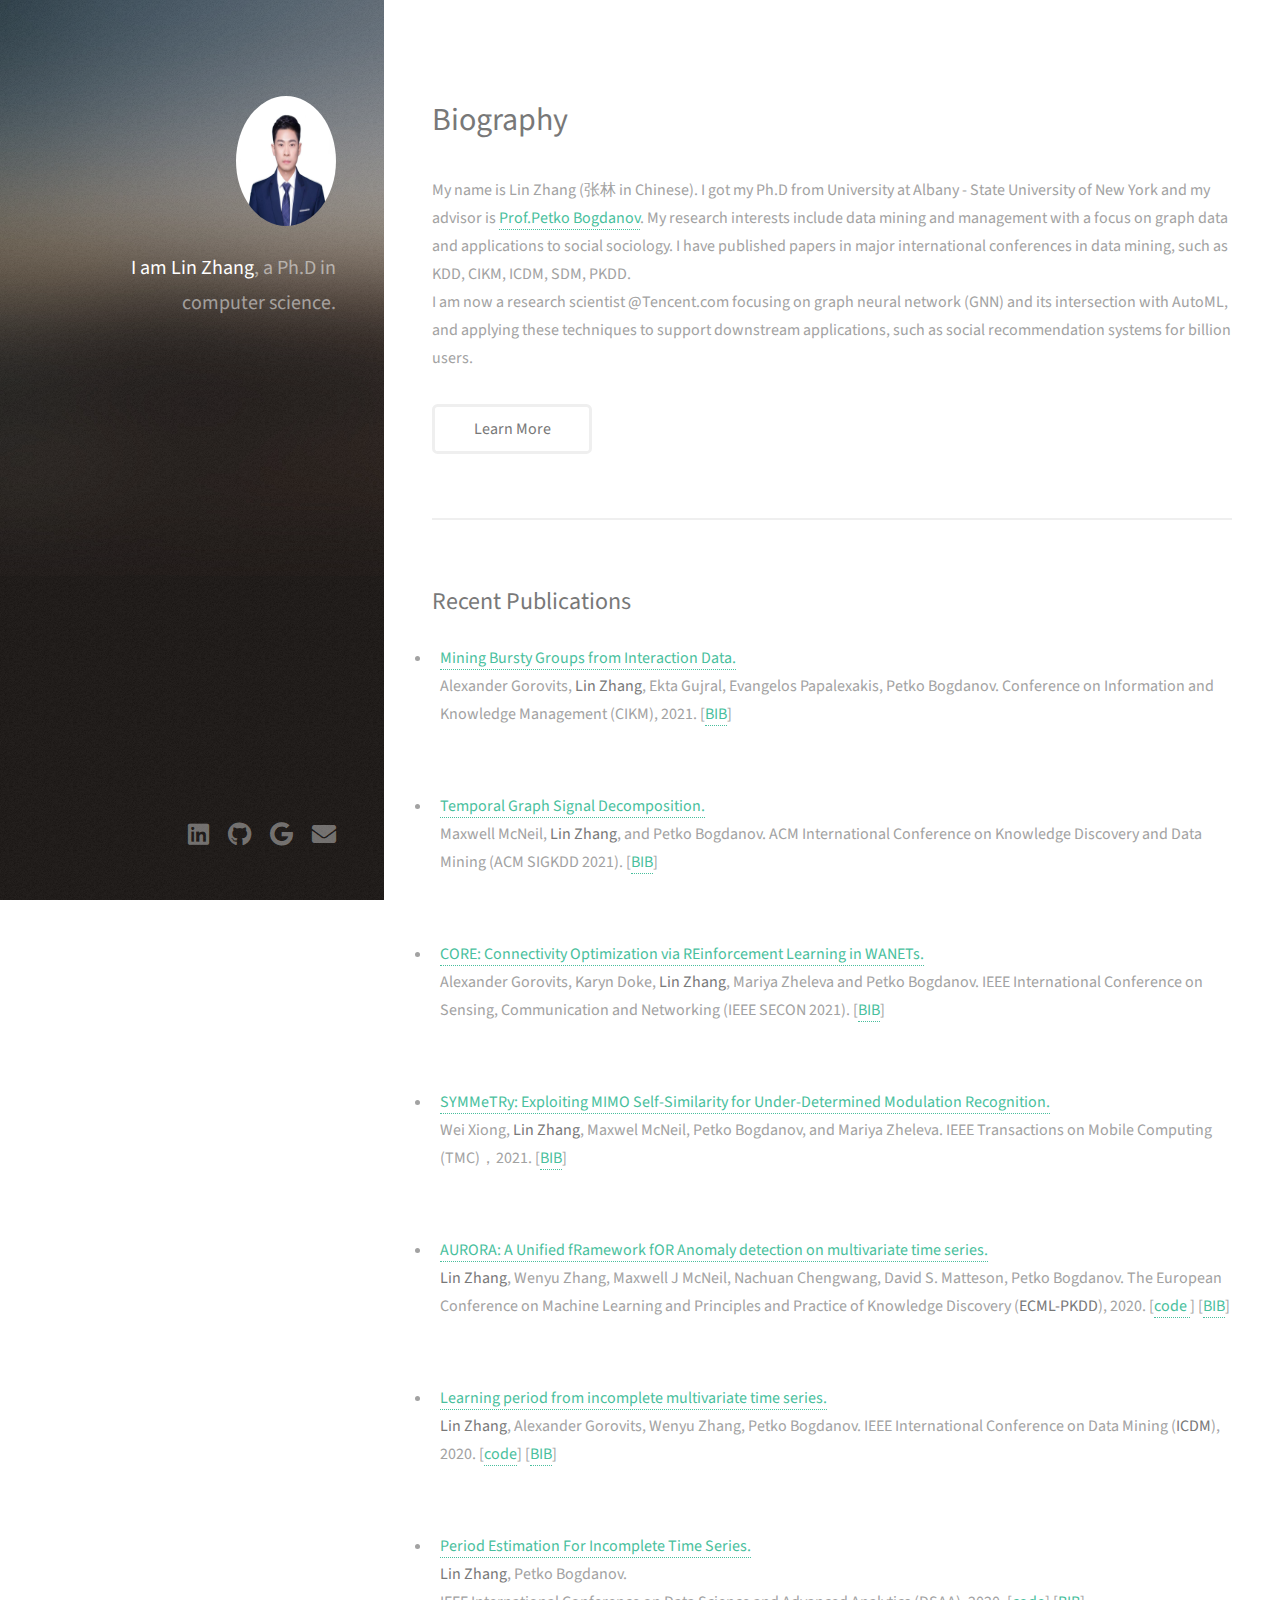
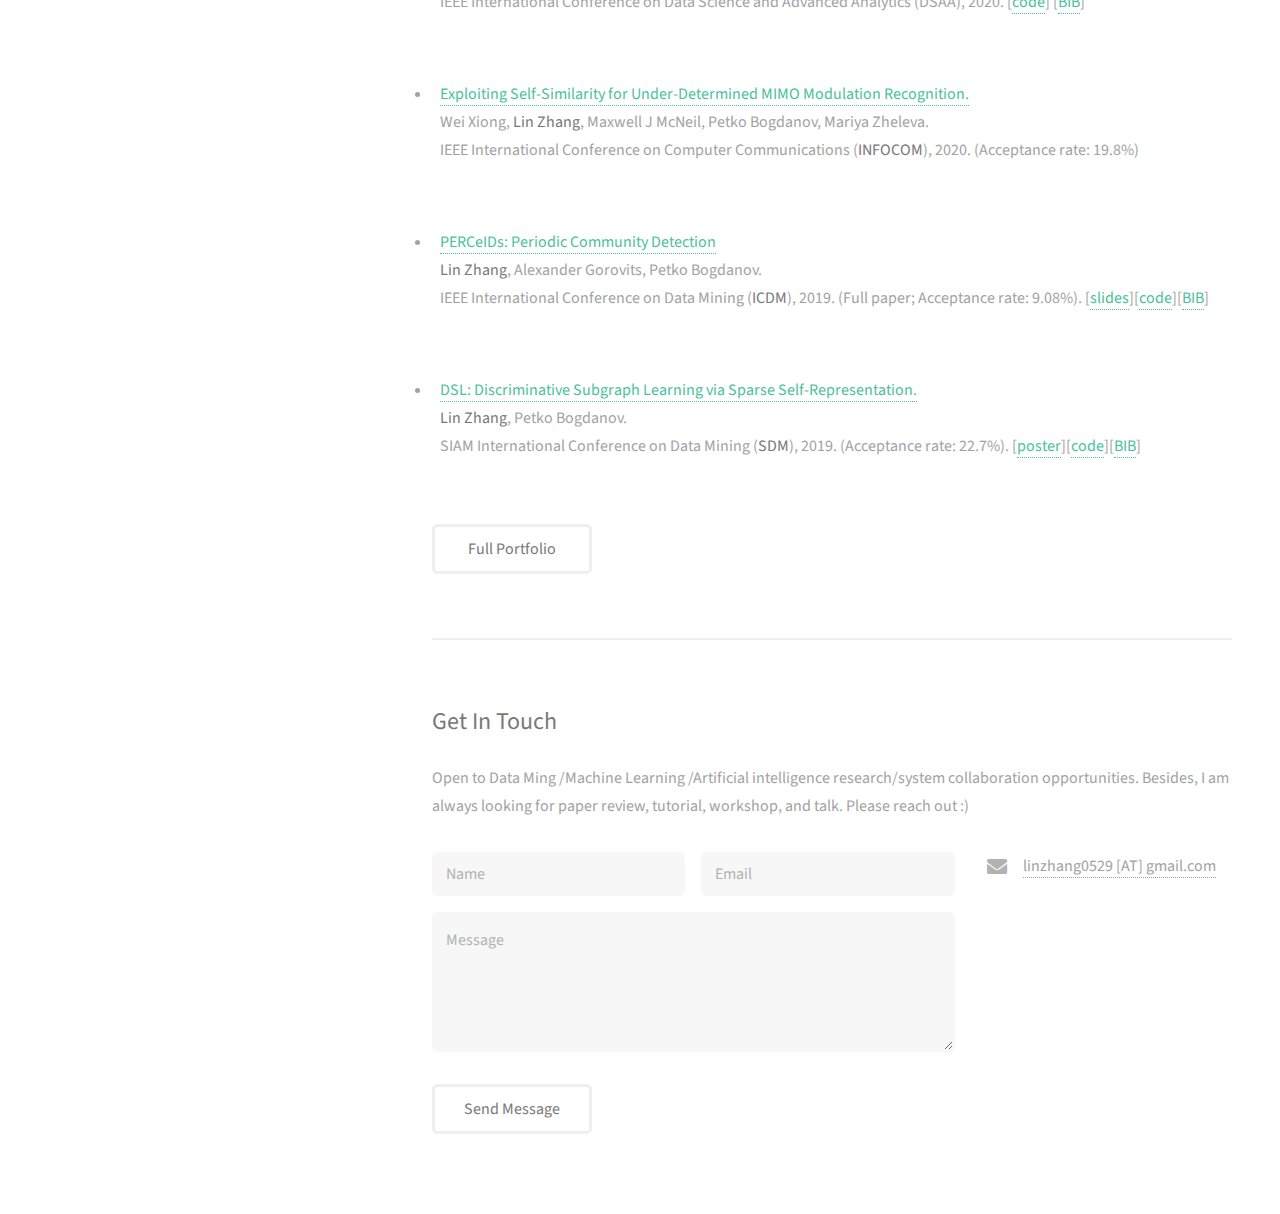
==== commit 752366b3: "Update index.html" ====
--- a/index.html
+++ b/index.html
@@ -40,7 +40,7 @@
                             
                             <br />
                             
-                        I am now a research scientist @Tencent.com focusing on graph neural network (GNN) and its intersection with AutoML and apply these techniques to support downstream applications, such as social recommendation systems for billion users. 
+                        I am now a research scientist @Tencent.com focusing on graph neural network (GNN) and its intersection with AutoML, and applying these techniques to support downstream applications, such as social recommendation systems for billion users. 
 <!--
                             
                             <br />
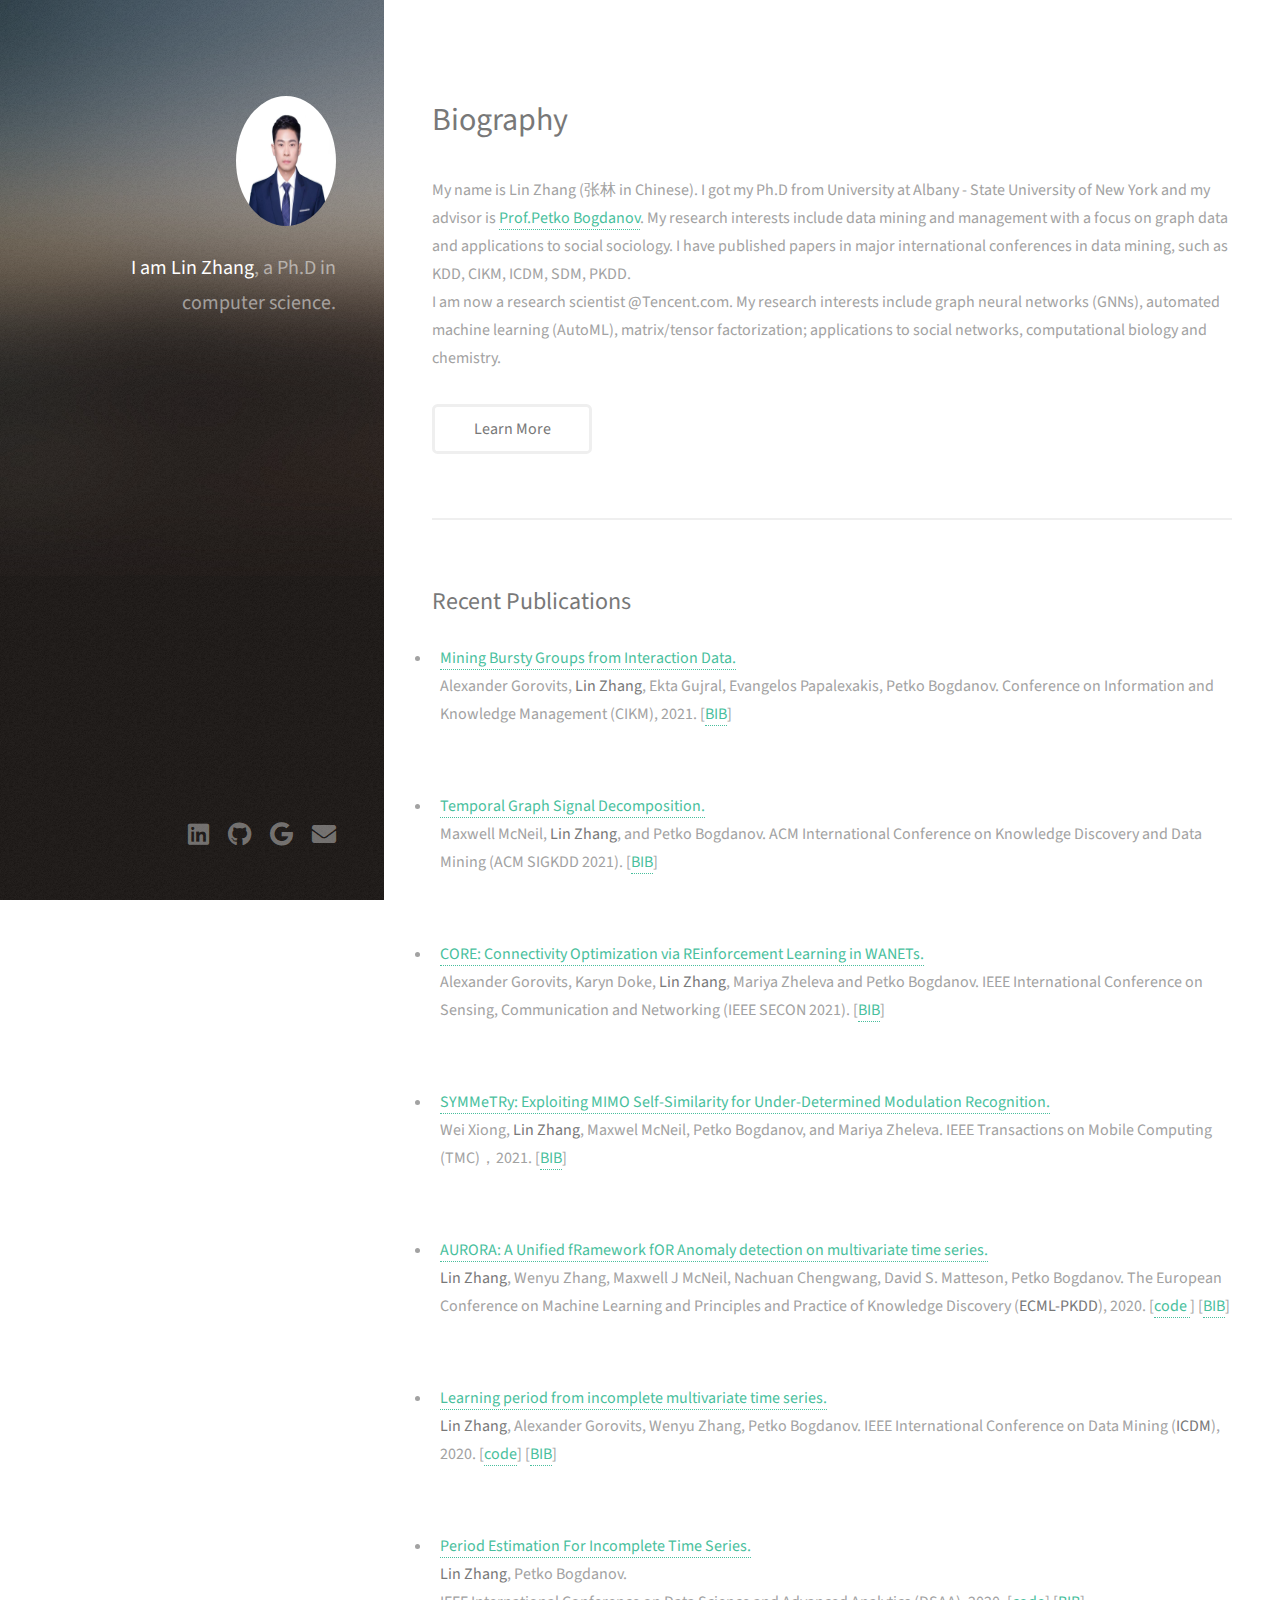
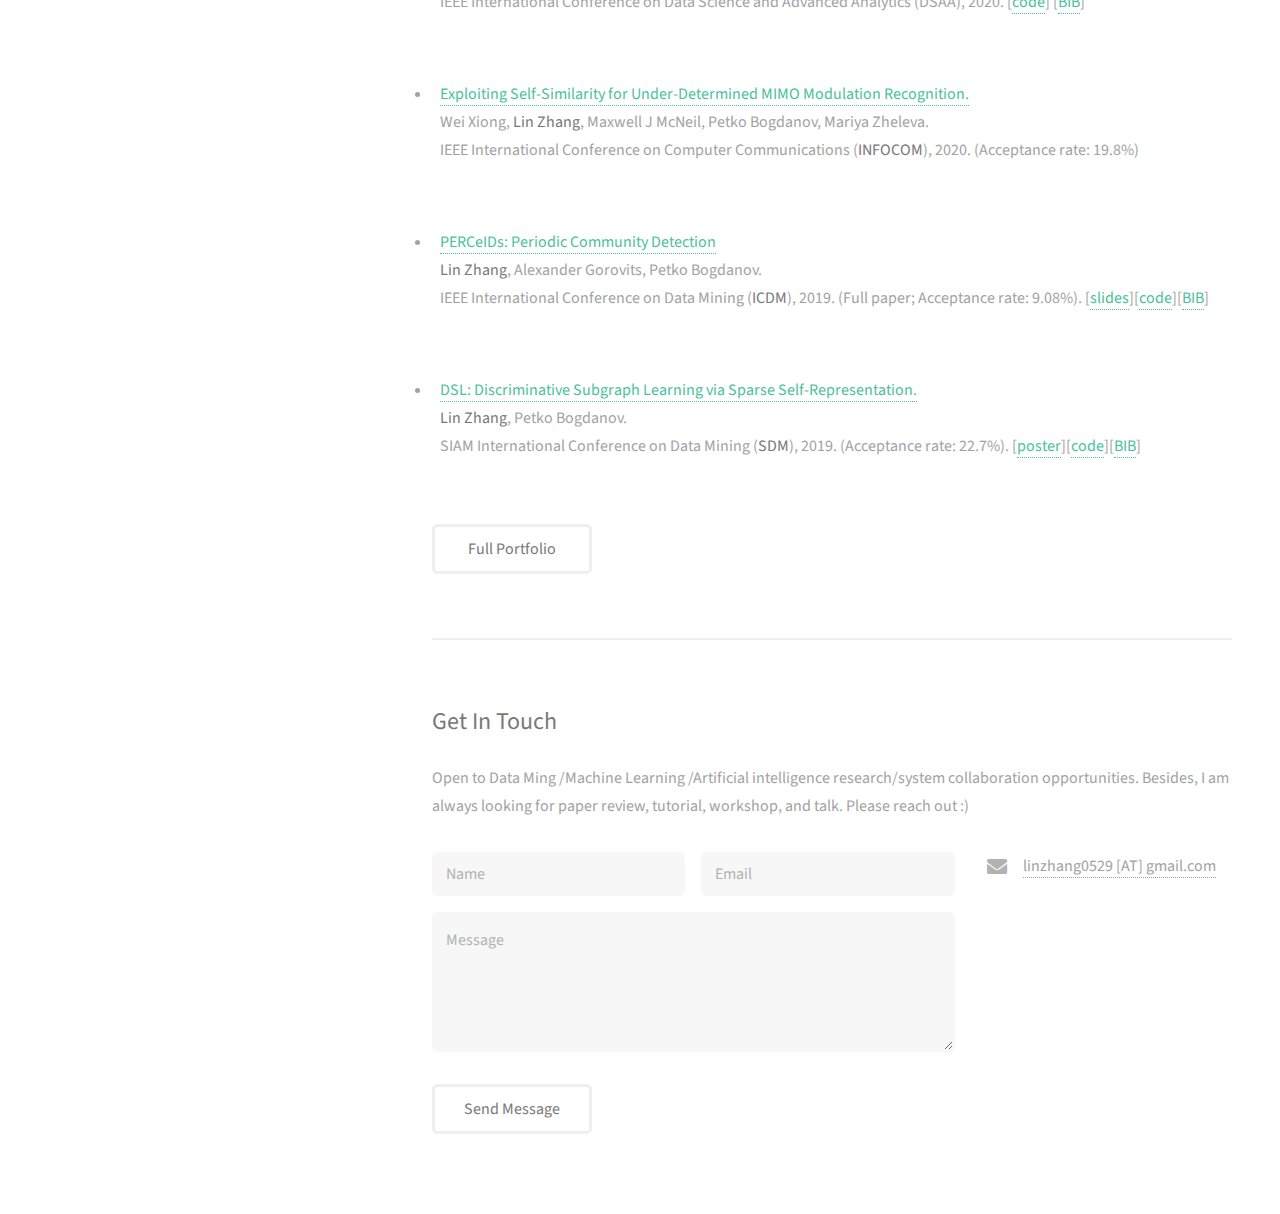
==== commit f9dcabe4: "Update index.html" ====
--- a/index.html
+++ b/index.html
@@ -40,7 +40,7 @@
                             
                             <br />
                             
-                        I am now a research scientist @Tencent.com focusing on graph neural network (GNN) and its intersection with AutoML, and applying these techniques to support downstream applications, such as social recommendation systems for billion users. 
+                        I am now a research scientist @Tencent.com. My research interests include graph neural networks (GNNs), automated machine learning (AutoML), matrix/tensor factorization; applications to social networks, computational biology and chemistry.
 <!--
                             
                             <br />
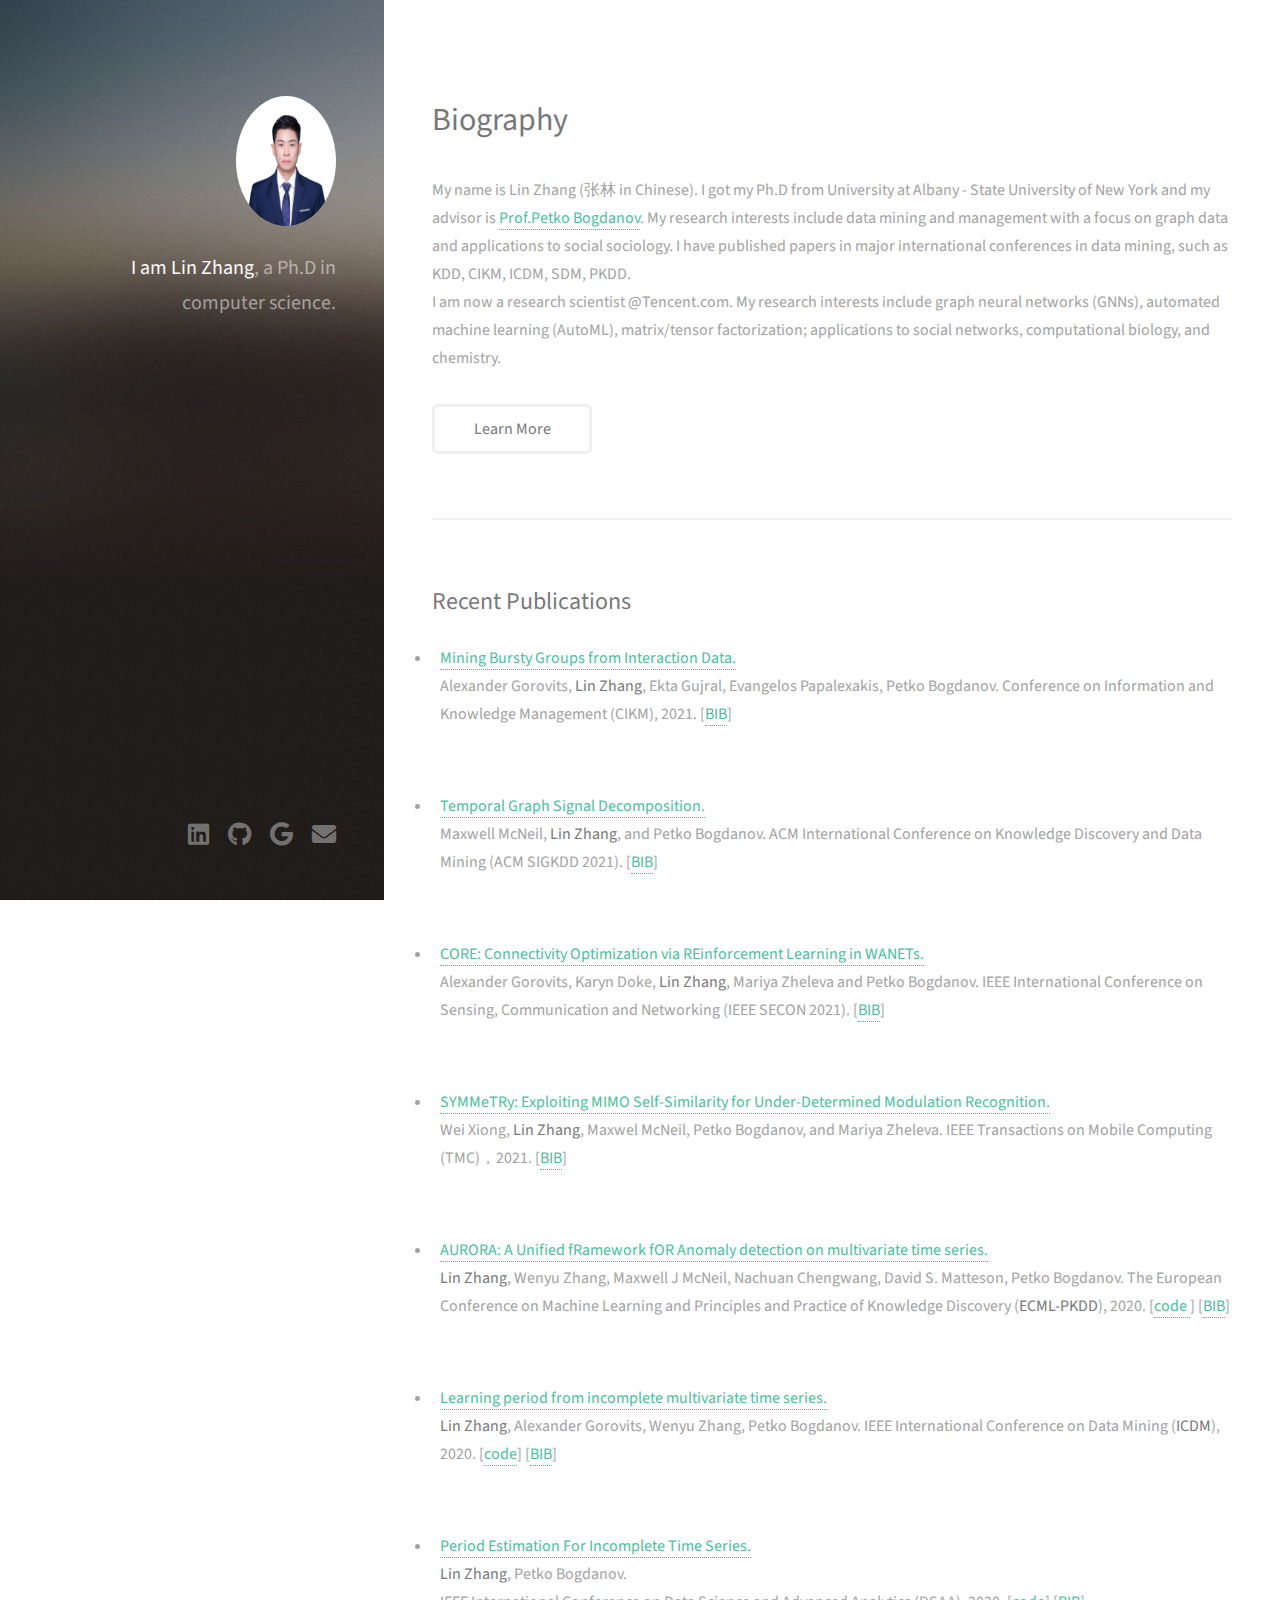
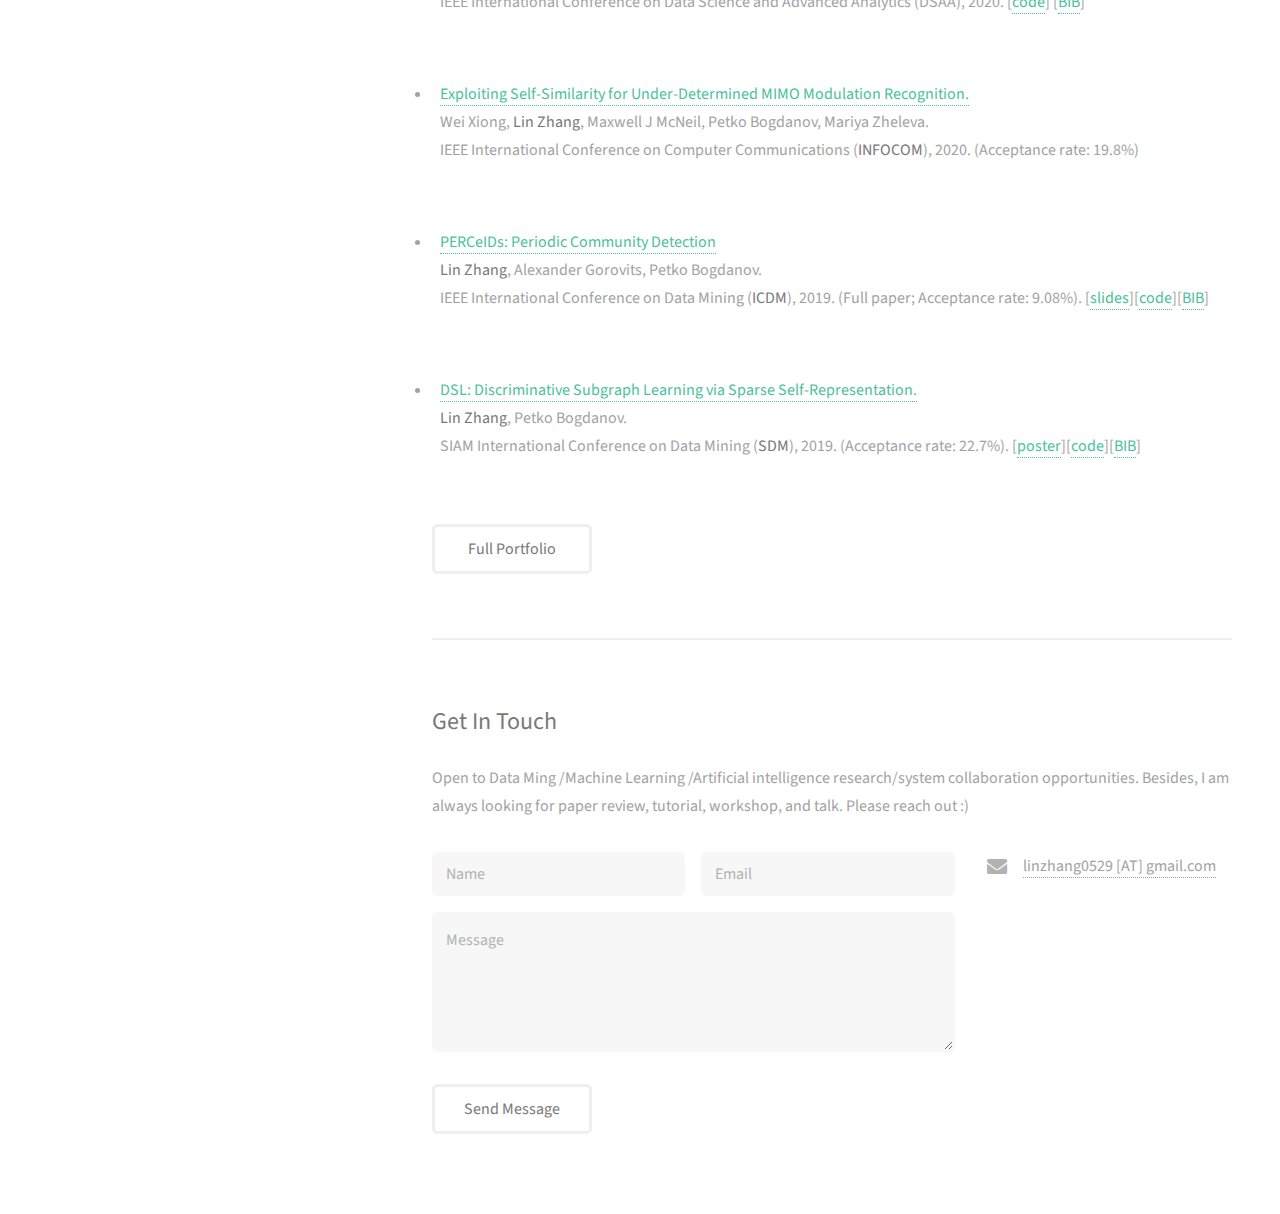
==== commit cd746858: "Update index.html" ====
--- a/index.html
+++ b/index.html
@@ -40,7 +40,7 @@
                             
                             <br />
                             
-                        I am now a research scientist @Tencent.com. My research interests include graph neural networks (GNNs), automated machine learning (AutoML), matrix/tensor factorization; applications to social networks, computational biology and chemistry.
+                        I am now a research scientist @Tencent.com. My research interests include graph neural networks (GNNs), automated machine learning (AutoML), matrix/tensor factorization; applications to social networks, computational biology, and chemistry.
 <!--
                             
                             <br />
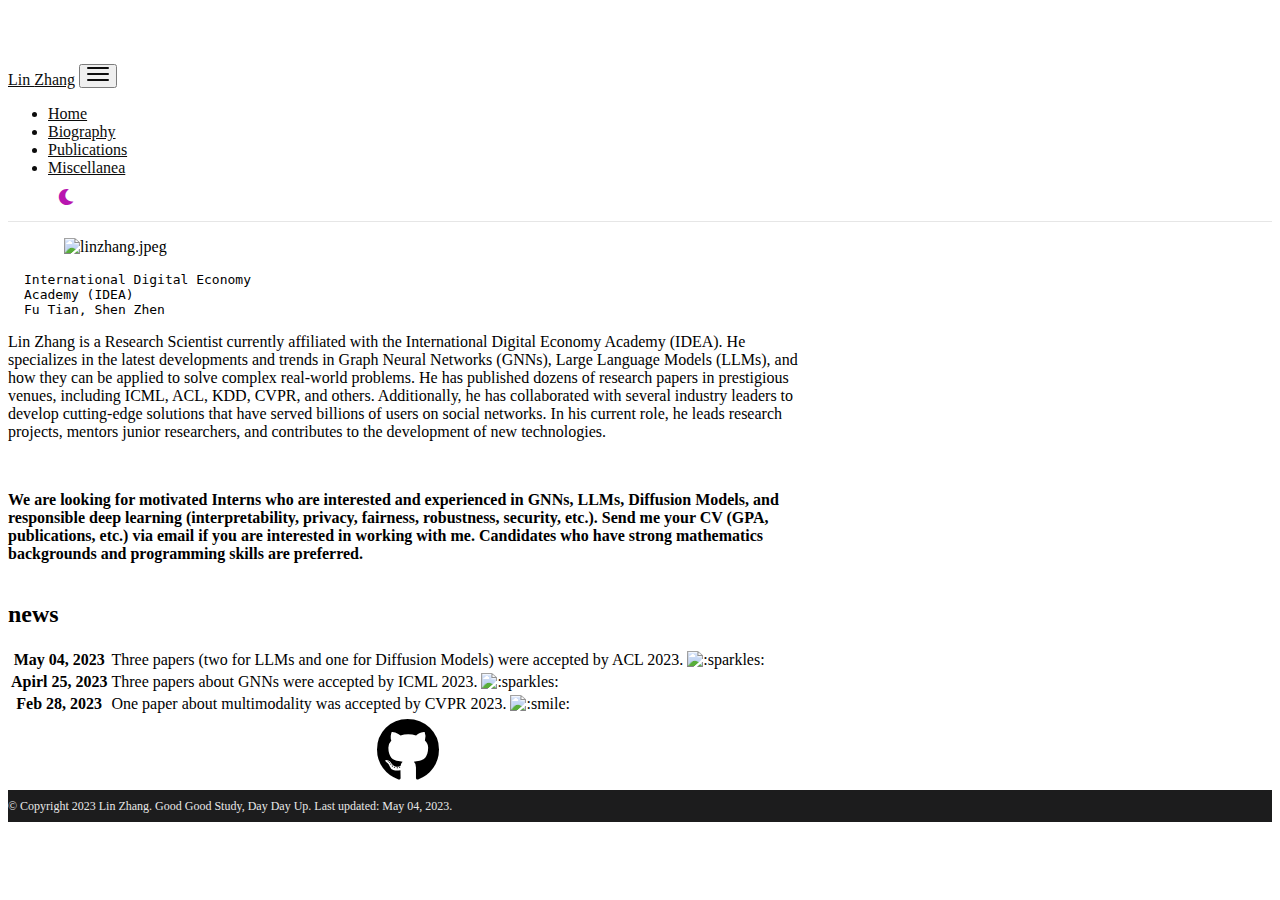
==== commit 6ae3d37a: "new update" ====
--- a/index.html
+++ b/index.html
@@ -1,598 +1,300 @@
-<!DOCTYPE HTML>
-<!--
-	Strata by HTML5 UP
-	html5up.net | @ajlkn
-	Free for personal and commercial use under the CCA 3.0 license (html5up.net/license)
--->
-<html>
-	<head>
-		<title>LIN ZHANG HOMEPAGE</title>
-		<meta charset="utf-8" />
-		<meta name="viewport" content="width=device-width, initial-scale=1, user-scalable=no" />
-		<link rel="stylesheet" href="assets/css/main.css" />
-	</head>
-	<body class="is-preload">
-
-		<!-- Header -->
-			<header id="header">
-				<div class="inner">
-<!--					<a href="#" class="image avatar"><img src="images/5141635167110_.pic.jpg" alt="" /></a>-->
-                    		<a href="#" class="image avatar"><img src="images/5141635167110_.pic.jpg"  width="500" height="130" /></a>
-					<h1><strong>I am Lin Zhang</strong>, a Ph.D in computer science. <br />
-<!--
-					responsive site template freebie<br />
-					crafted by <a href="http://html5up.net">HTML5 UP</a>.
--->
-                    </h1>
-				</div>
-			</header>
-
-		<!-- Main -->
-			<div id="main">
-
-				<!-- One -->
-					<section id="one">
-						<header class="major">
-							<h2>Biography</h2>
-						</header>
-						<p>
-                           My name is Lin Zhang (张林 in Chinese).  I got my Ph.D from University at Albany - State University of New York and my advisor is <a href="http://www.cs.albany.edu/~petko/lab/petko-bogdanov">Prof.Petko Bogdanov</a>. My research interests include data mining and management with a focus on graph data and applications to social sociology. I have published papers in  major international conferences in data mining, such as KDD, CIKM, ICDM, SDM, PKDD.
-                            
-                            <br />
-                            
-                        I am now a research scientist @Tencent.com. My research interests include graph neural networks (GNNs), automated machine learning (AutoML), matrix/tensor factorization; applications to social networks, computational biology, and chemistry.
-<!--
-                            
-                            <br />
-                            Open to Data Ming /Machine Learning /Artificial intelligence research/system opportunities. Contact me by Email (linzhang0529 [AT] gmail.com).
--->
-                        
-                        </p>
-						<ul class="actions">
-							<li><a href="#" class="button">Learn More</a></li>
-						</ul>
-					</section>
-
-				<!-- Two -->
-                
-					<section id="two">
-						<h2>Recent Publications</h2>
-						<div class="row">
-                            
-
-                            
-                            
-                                     <ul>
-    <li><p><a href="http:"> Mining Bursty Groups from Interaction Data.</a>
-    <br /> Alexander Gorovits, <b>Lin Zhang</b>, Ekta Gujral, Evangelos Papalexakis, Petko Bogdanov.  
-    Conference on Information and Knowledge Management (CIKM), 2021. 
-    [<font color=blue size=+0.5><a href="files/bibtex.txt">BIB</a></font>]
-        
-        </p>
-        
-    </li>
-    </ul>
-                            
-                            
-
-                                <ul>
-    <li><p><a href="http:">Temporal Graph Signal Decomposition.</a>
-    <br />Maxwell McNeil,  <b>Lin Zhang</b>, and Petko Bogdanov.  
-     ACM International Conference on Knowledge Discovery and Data Mining (ACM SIGKDD 2021). 
-    [<font color=blue size=+0.5><a href="files/bibtex.txt">BIB</a></font>]
-        
-        </p>
-        
-    </li>
-    </ul>
-    
-    
-    
-    
-    
-    
-    <ul>
-    <li><p><a href="http:"> CORE: Connectivity Optimization via REinforcement Learning
-in WANETs.</a>
-    <br /> Alexander Gorovits, Karyn Doke, <b>Lin Zhang</b>, Mariya Zheleva and Petko Bogdanov. 
-      IEEE International Conference on Sensing, Communication and
-Networking (IEEE SECON 2021).  
-    [<font color=blue size=+0.5><a href="files/bibtex.txt">BIB</a></font>]
-        
-        </p>
-        
-    </li>
-    </ul>
-    
-    
-    
-    
-               <ul>
-    <li><p><a href="http://www.cs.albany.edu/~mariya/lab/papers/symmetry_tmc21.pdf"> SYMMeTRy: Exploiting MIMO Self-Similarity for Under-Determined Modulation Recognition.</a>
-    <br />Wei Xiong, <b>Lin Zhang</b>, Maxwel McNeil, Petko Bogdanov, and Mariya Zheleva. 
-       IEEE Transactions on Mobile Computing (TMC)，2021.  
-    [<font color=blue size=+0.5><a href="files/bibtex.txt">BIB</a></font>]
-        
-        </p>
-        
-    </li>
-    </ul>
-    
-    
-    
-    
-    
-            <ul>
-    <li><p><a href="files/aurora.pdf"> AURORA: A Unified fRamework fOR Anomaly detection on multivariate time series.</a>
-    <br /><b>Lin Zhang</b>, Wenyu Zhang, Maxwell J McNeil, Nachuan Chengwang, David S. Matteson, Petko Bogdanov.
-       The European Conference on Machine Learning and Principles and Practice of Knowledge Discovery (<b>ECML-PKDD</b>), 2020. 
-        [<font color=blue size=+0.5><a href="https://github.com/LIN-ZHANG-ALPHA/AURORA_ECMLPKDD">code </a></font>]
-    [<font color=blue size=+0.5><a href="files/bibtex.txt">BIB</a></font>]
-        
-        </p>
-        
-    </li>
-    </ul>
-    
-    
-    
-        <ul>
-    <li><p><a href="http://www.cs.albany.edu/~petko/lab/papers/zgzb2020icdm.pdf">  Learning period from incomplete multivariate time series.</a>
-    <br /><b>Lin Zhang</b>, Alexander Gorovits, Wenyu Zhang, Petko Bogdanov.
-        IEEE International Conference on Data Mining (<b>ICDM</b>), 2020. 
-        [<font color=blue size=+0.5><a href="https://github.com/LIN-ZHANG-ALPHA/LAPIS">code</a></font>]
-    [<font color=blue size=+0.5><a href="files/bibtex.txt">BIB</a></font>]</p>
-        
-    </li>
-    </ul>
-    
-    
-    
-    
-  <ul>
-  <li><p><a href="files/Learning_Periods_Incomplete.pdf">
-      Period Estimation For Incomplete Time Series. </a>
-  <br /> <b>Lin Zhang</b>,  Petko Bogdanov.
-      <br /> IEEE International Conference on 
-Data Science and Advanced Analytics (DSAA), 2020. [<font color=blue size=+0.5><a href="https://github.com/LIN-ZHANG-ALPHA/PIE_DSAA2020">code</a></font>]
-      
-    [<font color=blue size=+0.5><a href="files/bibtex.txt">BIB</a></font>]</p>
-  </li>
-  </ul>
-    
-    
-    
-  <ul>
-  <li><p><a href="http://www.cs.albany.edu/~mariya/lab/papers/fractals_infocom20.pdf">   Exploiting  Self-Similarity  for  Under-Determined MIMO Modulation Recognition.</a>
-  <br /> Wei Xiong, <b>Lin Zhang</b>, Maxwell J McNeil, Petko Bogdanov, Mariya Zheleva.
-      <br /> IEEE International Conference on Computer Communications (<b>INFOCOM</b>), 2020. (Acceptance rate:  19.8%) </p>
-  </li>
-  </ul>
-
-
-
-  <ul>
-  <li><p><a href="http://www.cs.albany.edu/~petko/lab/papers/zgb2019icdm.pdf"> PERCeIDs: Periodic Community Detection</a>
-  <br /> <b>Lin Zhang</b>, Alexander Gorovits, Petko Bogdanov.
-      <br /> IEEE International Conference on Data Mining (<b>ICDM</b>), 2019.  (Full paper; Acceptance rate: 9.08%). [<font color=blue size=+0.5><a href="files/PERCeIDs.pdf">slides</a></font>][<font color=blue size=+0.5><a href="https://github.com/LIN-ZHANG-ALPHA/PERCeIDs">code</a></font>][<font color=blue size=+0.5><a href="files/bibtex.txt">BIB</a></font>]</p>
-  </li>
-  </ul>
-
-
-  <ul>
-  <li><p><a href="http://www.cs.albany.edu/~petko/lab/papers/zbsdm2019.pdf">DSL: Discriminative Subgraph Learning via Sparse Self-Representation.</a>
-  <br /> <b>Lin Zhang</b>, Petko Bogdanov.
-      <br /> SIAM International Conference on Data Mining (<b>SDM</b>), 2019. (Acceptance rate: 22.7%). [<font color=blue size=+0.5><a href="files/dsl_poster.pdf">poster</a></font>][<font color=blue size=+0.5><a href="https://github.com/LIN-ZHANG-ALPHA/DSL">code</a></font>][<font color=blue size=+0.5><a href="files/bibtex.txt">BIB</a></font>]</p>
-  </li>
-  </ul>
-
-                            
-                            
-<!--
-							<article class="col-6 col-12-xsmall work-item">
-								<a href="images/fulls/06.jpg" class="image fit thumb"><img src="images/thumbs/06.jpg" alt="" /></a>
-								<h3>Risus ornare lacinia</h3>
-								<p>Lorem ipsum dolor sit amet nisl sed nullam feugiat.</p>
-							</article>
--->
-                            
-                            
-                            
-						</div>
-						<ul class="actions">
-							<li><a href="#" class="button">Full Portfolio</a></li>
-						</ul>
-					</section>
-
-				<!-- Three -->
-					<section id="three">
-						<h2>Get In Touch</h2>
-						<p>
-                        Open to Data Ming /Machine Learning /Artificial intelligence  research/system collaboration opportunities. Besides, I am always looking for paper review, tutorial, workshop, and talk.  Please reach out :)
-                        </p>
-                        
-						<div class="row">
-							<div class="col-8 col-12-small">
-								<form method="post" action="#">
-									<div class="row gtr-uniform gtr-50">
-										<div class="col-6 col-12-xsmall"><input type="text" name="name" id="name" placeholder="Name" /></div>
-										<div class="col-6 col-12-xsmall"><input type="email" name="email" id="email" placeholder="Email" /></div>
-										<div class="col-12"><textarea name="message" id="message" placeholder="Message" rows="4"></textarea></div>
-									</div>
-								</form>
-								<ul class="actions">
-									<li><input type="submit" value="Send Message" /></li>
-								</ul>
-							</div>
-							<div class="col-4 col-12-small">
-								<ul class="labeled-icons">
-<!--
-									<li>
-										<h3 class="icon solid fa-home"><span class="label">Address</span></h3>
-										1234 Somewhere Rd.<br />
-										Nashville, TN 00000<br />
-										United States
-									</li>
--->
-<!--
-									<li>
-										<h3 class="icon solid fa-mobile-alt"><span class="label">Phone</span></h3>
-										000-000-0000
-									</li>
--->
-									<li>
-										<h3 class="icon solid fa-envelope"><span class="label">Email</span></h3>
-										<a href="#">linzhang0529 [AT] gmail.com</a>
-									</li>
-								</ul>
-							</div>
-						</div>
-					</section>
-
-				<!-- Four -->
-				<!--
-					<section id="four">
-						<h2>Elements</h2>
-
-						<section>
-							<h4>Text</h4>
-							<p>This is <b>bold</b> and this is <strong>strong</strong>. This is <i>italic</i> and this is <em>emphasized</em>.
-							This is <sup>superscript</sup> text and this is <sub>subscript</sub> text.
-							This is <u>underlined</u> and this is code: <code>for (;;) { ... }</code>. Finally, <a href="#">this is a link</a>.</p>
-							<hr />
-							<header>
-								<h4>Heading with a Subtitle</h4>
-								<p>Lorem ipsum dolor sit amet nullam id egestas urna aliquam</p>
-							</header>
-							<p>Nunc lacinia ante nunc ac lobortis. Interdum adipiscing gravida odio porttitor sem non mi integer non faucibus ornare mi ut ante amet placerat aliquet. Volutpat eu sed ante lacinia sapien lorem accumsan varius montes viverra nibh in adipiscing blandit tempus accumsan.</p>
-							<header>
-								<h5>Heading with a Subtitle</h5>
-								<p>Lorem ipsum dolor sit amet nullam id egestas urna aliquam</p>
-							</header>
-							<p>Nunc lacinia ante nunc ac lobortis. Interdum adipiscing gravida odio porttitor sem non mi integer non faucibus ornare mi ut ante amet placerat aliquet. Volutpat eu sed ante lacinia sapien lorem accumsan varius montes viverra nibh in adipiscing blandit tempus accumsan.</p>
-							<hr />
-							<h2>Heading Level 2</h2>
-							<h3>Heading Level 3</h3>
-							<h4>Heading Level 4</h4>
-							<h5>Heading Level 5</h5>
-							<h6>Heading Level 6</h6>
-							<hr />
-							<h5>Blockquote</h5>
-							<blockquote>Fringilla nisl. Donec accumsan interdum nisi, quis tincidunt felis sagittis eget tempus euismod. Vestibulum ante ipsum primis in faucibus vestibulum. Blandit adipiscing eu felis iaculis volutpat ac adipiscing accumsan faucibus. Vestibulum ante ipsum primis in faucibus lorem ipsum dolor sit amet nullam adipiscing eu felis.</blockquote>
-							<h5>Preformatted</h5>
-							<pre><code>i = 0;
-
-while (!deck.isInOrder()) {
-print 'Iteration ' + i;
-deck.shuffle();
-i++;
-}
-
-print 'It took ' + i + ' iterations to sort the deck.';</code></pre>
-						</section>
-
-						<section>
-							<h4>Lists</h4>
-							<div class="row">
-								<div class="col-6 col-12-xsmall">
-									<h5>Unordered</h5>
-									<ul>
-										<li>Dolor pulvinar etiam magna etiam.</li>
-										<li>Sagittis adipiscing lorem eleifend.</li>
-										<li>Felis enim feugiat dolore viverra.</li>
-									</ul>
-									<h5>Alternate</h5>
-									<ul class="alt">
-										<li>Dolor pulvinar etiam magna etiam.</li>
-										<li>Sagittis adipiscing lorem eleifend.</li>
-										<li>Felis enim feugiat dolore viverra.</li>
-									</ul>
-								</div>
-								<div class="col-6 col-12-xsmall">
-									<h5>Ordered</h5>
-									<ol>
-										<li>Dolor pulvinar etiam magna etiam.</li>
-										<li>Etiam vel felis at lorem sed viverra.</li>
-										<li>Felis enim feugiat dolore viverra.</li>
-										<li>Dolor pulvinar etiam magna etiam.</li>
-										<li>Etiam vel felis at lorem sed viverra.</li>
-										<li>Felis enim feugiat dolore viverra.</li>
-									</ol>
-									<h5>Icons</h5>
-									<ul class="icons">
-										<li><a href="#" class="icon brands fa-twitter"><span class="label">Twitter</span></a></li>
-										<li><a href="#" class="icon brands fa-facebook-f"><span class="label">Facebook</span></a></li>
-										<li><a href="#" class="icon brands fa-instagram"><span class="label">Instagram</span></a></li>
-										<li><a href="#" class="icon brands fa-github"><span class="label">Github</span></a></li>
-										<li><a href="#" class="icon brands fa-dribbble"><span class="label">Dribbble</span></a></li>
-										<li><a href="#" class="icon brands fa-tumblr"><span class="label">Tumblr</span></a></li>
-									</ul>
-								</div>
-							</div>
-							<h5>Actions</h5>
-							<ul class="actions">
-								<li><a href="#" class="button primary">Default</a></li>
-								<li><a href="#" class="button">Default</a></li>
-							</ul>
-							<ul class="actions small">
-								<li><a href="#" class="button primary small">Small</a></li>
-								<li><a href="#" class="button small">Small</a></li>
-							</ul>
-							<div class="row">
-								<div class="col-6 col-12-small">
-									<ul class="actions stacked">
-										<li><a href="#" class="button primary">Default</a></li>
-										<li><a href="#" class="button">Default</a></li>
-									</ul>
-								</div>
-								<div class="col-6 col-12-small">
-									<ul class="actions stacked">
-										<li><a href="#" class="button primary small">Small</a></li>
-										<li><a href="#" class="button small">Small</a></li>
-									</ul>
-								</div>
-								<div class="col-6 col-12-small">
-									<ul class="actions stacked">
-										<li><a href="#" class="button primary fit">Default</a></li>
-										<li><a href="#" class="button fit">Default</a></li>
-									</ul>
-								</div>
-								<div class="col-6 col-12-small">
-									<ul class="actions stacked">
-										<li><a href="#" class="button primary small fit">Small</a></li>
-										<li><a href="#" class="button small fit">Small</a></li>
-									</ul>
-								</div>
-							</div>
-						</section>
-
-						<section>
-							<h4>Table</h4>
-							<h5>Default</h5>
-							<div class="table-wrapper">
-								<table>
-									<thead>
-										<tr>
-											<th>Name</th>
-											<th>Description</th>
-											<th>Price</th>
-										</tr>
-									</thead>
-									<tbody>
-										<tr>
-											<td>Item One</td>
-											<td>Ante turpis integer aliquet porttitor.</td>
-											<td>29.99</td>
-										</tr>
-										<tr>
-											<td>Item Two</td>
-											<td>Vis ac commodo adipiscing arcu aliquet.</td>
-											<td>19.99</td>
-										</tr>
-										<tr>
-											<td>Item Three</td>
-											<td> Morbi faucibus arcu accumsan lorem.</td>
-											<td>29.99</td>
-										</tr>
-										<tr>
-											<td>Item Four</td>
-											<td>Vitae integer tempus condimentum.</td>
-											<td>19.99</td>
-										</tr>
-										<tr>
-											<td>Item Five</td>
-											<td>Ante turpis integer aliquet porttitor.</td>
-											<td>29.99</td>
-										</tr>
-									</tbody>
-									<tfoot>
-										<tr>
-											<td colspan="2"></td>
-											<td>100.00</td>
-										</tr>
-									</tfoot>
-								</table>
-							</div>
-
-							<h5>Alternate</h5>
-							<div class="table-wrapper">
-								<table class="alt">
-									<thead>
-										<tr>
-											<th>Name</th>
-											<th>Description</th>
-											<th>Price</th>
-										</tr>
-									</thead>
-									<tbody>
-										<tr>
-											<td>Item One</td>
-											<td>Ante turpis integer aliquet porttitor.</td>
-											<td>29.99</td>
-										</tr>
-										<tr>
-											<td>Item Two</td>
-											<td>Vis ac commodo adipiscing arcu aliquet.</td>
-											<td>19.99</td>
-										</tr>
-										<tr>
-											<td>Item Three</td>
-											<td> Morbi faucibus arcu accumsan lorem.</td>
-											<td>29.99</td>
-										</tr>
-										<tr>
-											<td>Item Four</td>
-											<td>Vitae integer tempus condimentum.</td>
-											<td>19.99</td>
-										</tr>
-										<tr>
-											<td>Item Five</td>
-											<td>Ante turpis integer aliquet porttitor.</td>
-											<td>29.99</td>
-										</tr>
-									</tbody>
-									<tfoot>
-										<tr>
-											<td colspan="2"></td>
-											<td>100.00</td>
-										</tr>
-									</tfoot>
-								</table>
-							</div>
-						</section>
-
-						<section>
-							<h4>Buttons</h4>
-							<ul class="actions">
-								<li><a href="#" class="button primary">Primary</a></li>
-								<li><a href="#" class="button">Default</a></li>
-							</ul>
-							<ul class="actions">
-								<li><a href="#" class="button large">Large</a></li>
-								<li><a href="#" class="button">Default</a></li>
-								<li><a href="#" class="button small">Small</a></li>
-							</ul>
-							<ul class="actions fit">
-								<li><a href="#" class="button primary fit">Fit</a></li>
-								<li><a href="#" class="button fit">Fit</a></li>
-							</ul>
-							<ul class="actions fit small">
-								<li><a href="#" class="button primary fit small">Fit + Small</a></li>
-								<li><a href="#" class="button fit small">Fit + Small</a></li>
-							</ul>
-							<ul class="actions">
-								<li><a href="#" class="button primary icon solid fa-download">Icon</a></li>
-								<li><a href="#" class="button icon solid fa-download">Icon</a></li>
-							</ul>
-							<ul class="actions">
-								<li><span class="button primary disabled">Primary</span></li>
-								<li><span class="button disabled">Default</span></li>
-							</ul>
-						</section>
-
-						<section>
-							<h4>Form</h4>
-							<form method="post" action="#">
-								<div class="row gtr-uniform gtr-50">
-									<div class="col-6 col-12-xsmall">
-										<input type="text" name="demo-name" id="demo-name" value="" placeholder="Name" />
-									</div>
-									<div class="col-6 col-12-xsmall">
-										<input type="email" name="demo-email" id="demo-email" value="" placeholder="Email" />
-									</div>
-									<div class="col-12">
-										<select name="demo-category" id="demo-category">
-											<option value="">- Category -</option>
-											<option value="1">Manufacturing</option>
-											<option value="1">Shipping</option>
-											<option value="1">Administration</option>
-											<option value="1">Human Resources</option>
-										</select>
-									</div>
-									<div class="col-4 col-12-small">
-										<input type="radio" id="demo-priority-low" name="demo-priority" checked>
-										<label for="demo-priority-low">Low Priority</label>
-									</div>
-									<div class="col-4 col-12-small">
-										<input type="radio" id="demo-priority-normal" name="demo-priority">
-										<label for="demo-priority-normal">Normal Priority</label>
-									</div>
-									<div class="col-4 col-12-small">
-										<input type="radio" id="demo-priority-high" name="demo-priority">
-										<label for="demo-priority-high">High Priority</label>
-									</div>
-									<div class="col-6 col-12-small">
-										<input type="checkbox" id="demo-copy" name="demo-copy">
-										<label for="demo-copy">Email me a copy of this message</label>
-									</div>
-									<div class="col-6 col-12-small">
-										<input type="checkbox" id="demo-human" name="demo-human" checked>
-										<label for="demo-human">I am a human and not a robot</label>
-									</div>
-									<div class="col-12">
-										<textarea name="demo-message" id="demo-message" placeholder="Enter your message" rows="6"></textarea>
-									</div>
-									<div class="col-12">
-										<ul class="actions">
-											<li><input type="submit" value="Send Message" class="primary" /></li>
-											<li><input type="reset" value="Reset" /></li>
-										</ul>
-									</div>
-								</div>
-							</form>
-						</section>
-
-						<section>
-							<h4>Image</h4>
-							<h5>Fit</h5>
-							<div class="box alt">
-								<div class="row gtr-50 gtr-uniform">
-									<div class="col-12"><span class="image fit"><img src="images/fulls/05.jpg" alt="" /></span></div>
-									<div class="col-4"><span class="image fit"><img src="images/thumbs/01.jpg" alt="" /></span></div>
-									<div class="col-4"><span class="image fit"><img src="images/thumbs/02.jpg" alt="" /></span></div>
-									<div class="col-4"><span class="image fit"><img src="images/thumbs/03.jpg" alt="" /></span></div>
-									<div class="col-4"><span class="image fit"><img src="images/thumbs/04.jpg" alt="" /></span></div>
-									<div class="col-4"><span class="image fit"><img src="images/thumbs/05.jpg" alt="" /></span></div>
-									<div class="col-4"><span class="image fit"><img src="images/thumbs/06.jpg" alt="" /></span></div>
-									<div class="col-4"><span class="image fit"><img src="images/thumbs/03.jpg" alt="" /></span></div>
-									<div class="col-4"><span class="image fit"><img src="images/thumbs/02.jpg" alt="" /></span></div>
-									<div class="col-4"><span class="image fit"><img src="images/thumbs/01.jpg" alt="" /></span></div>
-								</div>
-							</div>
-							<h5>Left &amp; Right</h5>
-							<p><span class="image left"><img src="images/avatar.jpg" alt="" /></span>Fringilla nisl. Donec accumsan interdum nisi, quis tincidunt felis sagittis eget. tempus euismod. Vestibulum ante ipsum primis in faucibus vestibulum. Blandit adipiscing eu felis iaculis volutpat ac adipiscing accumsan eu faucibus. Integer ac pellentesque praesent tincidunt felis sagittis eget. tempus euismod. Vestibulum ante ipsum primis in faucibus vestibulum. Blandit adipiscing eu felis iaculis volutpat ac adipiscing accumsan eu faucibus. Integer ac pellentesque praesent. Donec accumsan interdum nisi, quis tincidunt felis sagittis eget. tempus euismod. Vestibulum ante ipsum primis in faucibus vestibulum. Blandit adipiscing eu felis iaculis volutpat ac adipiscing accumsan eu faucibus. Integer ac pellentesque praesent tincidunt felis sagittis eget. tempus euismod. Vestibulum ante ipsum primis in faucibus vestibulum. Blandit adipiscing eu felis iaculis volutpat ac adipiscing accumsan eu faucibus. Integer ac pellentesque praesent.</p>
-							<p><span class="image right"><img src="images/avatar.jpg" alt="" /></span>Fringilla nisl. Donec accumsan interdum nisi, quis tincidunt felis sagittis eget. tempus euismod. Vestibulum ante ipsum primis in faucibus vestibulum. Blandit adipiscing eu felis iaculis volutpat ac adipiscing accumsan eu faucibus. Integer ac pellentesque praesent tincidunt felis sagittis eget. tempus euismod. Vestibulum ante ipsum primis in faucibus vestibulum. Blandit adipiscing eu felis iaculis volutpat ac adipiscing accumsan eu faucibus. Integer ac pellentesque praesent. Donec accumsan interdum nisi, quis tincidunt felis sagittis eget. tempus euismod. Vestibulum ante ipsum primis in faucibus vestibulum. Blandit adipiscing eu felis iaculis volutpat ac adipiscing accumsan eu faucibus. Integer ac pellentesque praesent tincidunt felis sagittis eget. tempus euismod. Vestibulum ante ipsum primis in faucibus vestibulum. Blandit adipiscing eu felis iaculis volutpat ac adipiscing accumsan eu faucibus. Integer ac pellentesque praesent.</p>
-						</section>
-
-					</section>
-				-->
-
-			</div>
-
-		<!-- Footer -->
-			<footer id="footer">
-				<div class="inner">
-					<ul class="icons">
-						<li><a href="https://www.linkedin.com/in/lin-zhang-561a957b/" class="icon brands fa-linkedin"><span class="label">Linkedin</span></a></li>
-						<li><a href="https://github.com/LIN-ZHANG-ALPHA" class="icon brands fa-github"><span class="label">Github</span></a></li>
-						<li><a href="https://scholar.google.com/citations?user=AwjNM0kAAAAJ&hl=en" class="icon brands fa-google"><span class="label">Google Scholar</span></a></li>
-						<li><a href=linzhang0529@gmail.com class="icon solid fa-envelope"><span class="label">Email</span></a></li>
-					</ul>
-<!--
-					<ul class="copyright">
-						<li>&copy; Untitled</li><li>Design: <a href="http://html5up.net">HTML5 UP</a></li>
-					</ul>
--->
-				</div>
-			</footer>
-
-		<!-- Scripts -->
-			<script src="assets/js/jquery.min.js"></script>
-			<script src="assets/js/jquery.poptrox.min.js"></script>
-			<script src="assets/js/browser.min.js"></script>
-			<script src="assets/js/breakpoints.min.js"></script>
-			<script src="assets/js/util.js"></script>
-			<script src="assets/js/main.js"></script>
-
-	</body>
-</html>+<!DOCTYPE html>
+<html lang="en">
+
+  <!-- Head -->
+  <head>    <!-- Metadata, OpenGraph and Schema.org -->
+    
+
+    <!-- Standard metadata -->
+    <meta charset="utf-8">
+    <meta name="viewport" content="width=device-width, initial-scale=1, shrink-to-fit=no">
+    <meta http-equiv="X-UA-Compatible" content="IE=edge">
+    <title>Lin Zhang</title>
+    <meta name="author" content="Lin  Zhang" />
+    <meta name="description" content="Home" />
+    <meta name="keywords" content="jekyll, jekyll-theme, academic-website, portfolio-website" />
+
+
+    <!-- Bootstrap & MDB -->
+    <link href="https://cdn.jsdelivr.net/npm/bootstrap@4.6.1/dist/css/bootstrap.min.css" rel="stylesheet" integrity="sha256-DF7Zhf293AJxJNTmh5zhoYYIMs2oXitRfBjY+9L//AY=" crossorigin="anonymous">
+    <link rel="stylesheet" href="https://cdn.jsdelivr.net/npm/mdbootstrap@4.20.0/css/mdb.min.css" integrity="sha256-jpjYvU3G3N6nrrBwXJoVEYI/0zw8htfFnhT9ljN3JJw=" crossorigin="anonymous" />
+
+    <!-- Fonts & Icons -->
+    <link rel="stylesheet" href="https://cdn.jsdelivr.net/npm/@fortawesome/fontawesome-free@5.15.4/css/all.min.css" integrity="sha256-mUZM63G8m73Mcidfrv5E+Y61y7a12O5mW4ezU3bxqW4=" crossorigin="anonymous">
+    <link rel="stylesheet" href="https://cdn.jsdelivr.net/npm/academicons@1.9.1/css/academicons.min.css" integrity="sha256-i1+4qU2G2860dGGIOJscdC30s9beBXjFfzjWLjBRsBg=" crossorigin="anonymous">
+    <link rel="stylesheet" type="text/css" href="https://fonts.googleapis.com/css?family=Roboto:300,400,500,700|Roboto+Slab:100,300,400,500,700|Material+Icons">
+
+    <!-- Code Syntax Highlighting -->
+    <link rel="stylesheet" href="https://cdn.jsdelivr.net/gh/jwarby/jekyll-pygments-themes@master/github.css" media="none" id="highlight_theme_light" />
+
+    <!-- Styles -->
+    
+    <link rel="stylesheet" href="/assets/css/main.css">
+    <link rel="canonical" href="https://lin-zhang-alpha.github.io/">
+    
+    <!-- Dark Mode -->
+    
+    <link rel="stylesheet" href="https://cdn.jsdelivr.net/gh/jwarby/jekyll-pygments-themes@master/native.css" media="none" id="highlight_theme_dark" />
+
+    <script src="/assets/js/theme.js"></script>
+    <script src="/assets/js/dark_mode.js"></script>
+    
+
+  </head>
+
+  <!-- Body -->
+  <body class="fixed-top-nav ">
+
+    <!-- Header -->
+    <header>
+
+      <!-- Nav Bar -->
+      <nav id="navbar" class="navbar navbar-light navbar-expand-sm fixed-top">
+        <div class="container">
+          <a class="navbar-brand title font-weight-lighter" href="https://lin-zhang-alpha.github.io/"><span class="font-weight-bold">Lin </span>   Zhang</a>
+          <!-- Navbar Toggle -->
+          <button class="navbar-toggler collapsed ml-auto" type="button" data-toggle="collapse" data-target="#navbarNav" aria-controls="navbarNav" aria-expanded="false" aria-label="Toggle navigation">
+            <span class="sr-only">Toggle navigation</span>
+            <span class="icon-bar top-bar"></span>
+            <span class="icon-bar middle-bar"></span>
+            <span class="icon-bar bottom-bar"></span>
+          </button>
+
+          <div class="collapse navbar-collapse text-right" id="navbarNav">
+            <ul class="navbar-nav ml-auto flex-nowrap">
+
+              <!-- About -->
+              <li class="nav-item ">
+                <a class="nav-link" href="/">Home</a>
+              </li>
+              
+
+              <!-- Other pages -->
+              <li class="nav-item ">
+                <a class="nav-link" href="/biography/">Biography</a>
+              </li>
+              <li class="nav-item ">
+                <a class="nav-link" href="/publications/">Publications</a>
+              </li>
+              <!-- <li class="nav-item ">
+                <a class="nav-link" href="/teaching/">Teaching</a>
+              </li> -->
+<!-- Miscellanea -->
+              <li class="nav-item ">
+                <a class="nav-link" href="/miscellanea/">Miscellanea</a>
+              </li>
+
+              <!-- Toogle theme mode -->
+              <div class="toggle-container">
+                <a id="light-toggle">
+                  <i class="fas fa-moon"></i>
+                  <i class="fas fa-sun"></i>
+                </a>
+              </div>
+            </ul>
+          </div>
+        </div>
+      </nav>
+    </header>
+
+    <!-- Content -->
+    <div class="container mt-5">
+      <!-- about.html -->
+      <div class="post">
+<!--         <header class="post-header">
+          <h1 class="post-title">
+           Lin Zhang
+          </h1>
+          <p class="desc"></p>
+        </header> -->
+
+        <article>
+          <div class="profile float-right">
+<figure>
+
+  <picture>
+    <source media="(max-width: 480px)" srcset="/assets/img/wanyu-480.webp"></source>
+    <source media="(max-width: 800px)" srcset="/assets/img/wanyu-800.webp"></source>
+    <source media="(max-width: 1400px)" srcset="/assets/img/wanyu-1400.webp"></source>
+    <!-- Fallback to the original file -->
+    <img class="img-fluid z-dept-1 rounded" src="/assets/img/linzhang.jpeg" alt="linzhang.jpeg">
+
+  </picture>
+
+</figure>
+
+            <div class="address">
+              <p>International Digital Economy Academy (IDEA) <p> Fu Tian, Shen Zhen</p>
+            </div>
+            <div class="column" style="width: 20%">
+              <script type="text/javascript" id="clstr_globe" src="//clustrmaps.com/globe.js?d=ovPXGibL9-3jWjdDw4UOdQqiyiGYgvMf_hHPk0k1l6M"></script>
+            </div>
+          </div>
+
+          <div class="clearfix">
+            <p> 
+              Lin Zhang is a Research Scientist currently affiliated with the International Digital Economy Academy (IDEA). 
+              He specializes in the latest developments and trends in Graph Neural Networks (GNNs), Large Language Models (LLMs), and how they can be applied to solve complex real-world problems. He has published dozens of research papers in prestigious venues, including ICML, ACL, KDD, CVPR, and others. Additionally, he has collaborated with several industry leaders to develop cutting-edge solutions that have served billions of users on social networks. In his current role, he leads research projects, mentors junior researchers, and contributes to the development of new technologies.
+            </p>
+
+<p><br></p>
+
+<!-- <p> <strong>Research Team</strong>
+
+</p>
+<ul class="square">
+<li>Xun Zhou (Post-Doctoral Fellow, Previously Ph.D. at HK CityU)</li>
+<li>Zhenzhong Wang (Ph.D. Candidate, Previously Master Student at Xiamen University)</li>
+<li>Mingxuan Ouyang (Incoming Ph.D. Candidate, Previously Master Student at HK PolyU)</li>
+<li>Ziyi Zhang (RA, Master Student at South China University of Technology)</li>
+<li>Zehui Lin (RA, Previously Undergraduate Student at the University of Sydney)</li>
+<br> -->
+
+<p> <strong>
+  We are looking for motivated Interns who are interested and experienced in GNNs, LLMs, Diffusion Models, and responsible deep learning 
+  (interpretability, privacy, fairness, robustness, security, etc.). 
+  Send me your CV (GPA, publications, etc.) via email if you are interested in working with me.
+   Candidates who have strong mathematics backgrounds and programming skills are preferred.</strong>
+<br>
+<br>
+</p>
+</ul>
+
+          </div>
+
+          <!-- News -->          
+          <div class="news">
+            <h2>news</h2>
+            <div class="table-responsive">
+              <table class="table table-sm table-borderless"> 
+                <tr>
+                  <th scope="row">May 04, 2023</th>
+                  <td>
+                    Three papers (two for LLMs and one for Diffusion Models) were accepted by ACL 2023.
+<img class="emoji" title=":sparkles:" alt=":sparkles:" src="https://github.githubassets.com/images/icons/emoji/unicode/2728.png" height="20" width="20">
+ 
+                  </td>
+                </tr> 
+                <tr>
+                  <th scope="row">Apirl 25, 2023</th>
+                  <td>
+                   Three papers about GNNs were accepted by  ICML 2023.
+<img class="emoji" title=":sparkles:" alt=":sparkles:" src="https://github.githubassets.com/images/icons/emoji/unicode/2728.png" height="20" width="20">
+ 
+                  </td>
+                </tr> 
+                <tr>
+                  <th scope="row">Feb 28, 2023</th>
+                  <td>
+                    One paper about multimodality was accepted by CVPR 2023.
+<img class="emoji" title=":smile:" alt=":smile:" src="https://github.githubassets.com/images/icons/emoji/unicode/1f604.png" height="20" width="20">
+ 
+                  </td>
+                </tr> 
+                <!-- <tr>
+                  <th scope="row">Sep 11, 2022</th>
+                  <td>
+                    Our paper on GNN privacy, Solitude, was accepted by TIFS 2022.
+<img class="emoji" title=":smile:" alt=":smile:" src="https://github.githubassets.com/images/icons/emoji/unicode/1f604.png" height="20" width="20">
+ 
+                  </td>
+                </tr> 
+                <tr>
+                  <th scope="row">Sep 11, 2022</th>
+                  <td>
+                    One paper was accepted by TNSE 2022 and one was accepted by TKDD 2022.
+<img class="emoji" title=":sparkles:" alt=":sparkles:" src="https://github.githubassets.com/images/icons/emoji/unicode/2728.png" height="20" width="20">
+ 
+                  </td>
+                </tr> 
+                <tr>
+                  <th scope="row">Jun 22, 2022</th>
+                  <td>
+                    Our paper, OrphicX, received the best paper finalist at CVPR 2022.
+ 
+                  </td>
+                </tr> 
+                <tr>
+                  <th scope="row">May 17, 2022</th>
+                  <td>
+                    Serving as an Associate Editor for  <a href="https://cis.ieee.org/publications/t-neural-networks-and-learning-systems/ieee-transactions-on-neural-networks-and-learning-systems" target="_blank" rel="noopener noreferrer">IEEE Transactions On Neural Networks and Learning Systems</a> (TNNLS).
+
+ 
+                  </td>
+                </tr> 
+                <tr>
+                  <th scope="row">May 12, 2022</th>
+                  <td>
+                    Invited talk on GNN Interpretability at  <a href="https://usslab.org" target="_blank" rel="noopener noreferrer">Usslab</a>,  <a href="https://www.zju.edu.cn/english/" target="_blank" rel="noopener noreferrer">Zhejiang University</a>.
+
+ 
+                  </td> -->
+                </tr> 
+              </table>
+            </div> 
+          </div>
+
+          
+          <!-- Social -->
+          <div class="social">
+            <div class="contact-icons">
+            <!-- <a href="mailto:%77%61%6E%79%6C%69%6E@%63%6F%6D%70.%70%6F%6C%79%75.%65%64%75.%68%6B" title="email"><i class="fas fa-envelope"></i></a> -->
+            <a href="https://scholar.google.com/citations?user=AwjNM0kAAAAJ&hl=en" title="Google Scholar" target="_blank" rel="noopener noreferrer"><i class="ai ai-google-scholar"></i></a>
+            <a href="https://github.com/LIN-ZHANG-ALPHA" title="GitHub" target="_blank" rel="noopener noreferrer"><i class="fab fa-github"></i></a>
+            <!-- <a href="https://twitter.com/Wanyu1208" title="Twitter" target="_blank" rel="noopener noreferrer"><i class="fab fa-twitter"></i></a>
+             -->
+            </div>
+
+            <div class="contact-note">
+              
+            </div>
+            
+          </div>
+        </article>
+
+</div>
+
+    </div>
+
+    <!-- Footer -->    
+    <footer class="fixed-bottom">
+      <div class="container mt-0">
+        © Copyright 2023 Lin  Zhang. Good Good Study, Day Day Up.
+Last updated: May 04, 2023.
+      </div>
+    </footer>
+
+    <!-- JavaScripts -->
+    <!-- jQuery -->
+  <script src="https://cdn.jsdelivr.net/npm/jquery@3.6.0/dist/jquery.min.js" integrity="sha256-/xUj+3OJU5yExlq6GSYGSHk7tPXikynS7ogEvDej/m4=" crossorigin="anonymous"></script>
+
+    <!-- Bootsrap & MDB scripts -->
+  <script src="https://cdn.jsdelivr.net/npm/@popperjs/core@2.11.2/dist/umd/popper.min.js" integrity="sha256-l/1pMF/+J4TThfgARS6KwWrk/egwuVvhRzfLAMQ6Ds4=" crossorigin="anonymous"></script>
+  <script src="https://cdn.jsdelivr.net/npm/bootstrap@4.6.1/dist/js/bootstrap.min.js" integrity="sha256-SyTu6CwrfOhaznYZPoolVw2rxoY7lKYKQvqbtqN93HI=" crossorigin="anonymous"></script>
+  <script src="https://cdn.jsdelivr.net/npm/mdbootstrap@4.20.0/js/mdb.min.js" integrity="sha256-NdbiivsvWt7VYCt6hYNT3h/th9vSTL4EDWeGs5SN3DA=" crossorigin="anonymous"></script>
+
+    <!-- Masonry & imagesLoaded -->
+  <script defer src="https://cdn.jsdelivr.net/npm/masonry-layout@4.2.2/dist/masonry.pkgd.min.js" integrity="sha256-Nn1q/fx0H7SNLZMQ5Hw5JLaTRZp0yILA/FRexe19VdI=" crossorigin="anonymous"></script>
+  <script defer src="https://cdn.jsdelivr.net/npm/imagesloaded@4/imagesloaded.pkgd.min.js"></script>
+  <script defer src="/assets/js/masonry.js" type="text/javascript"></script>
+    
+  <!-- Medium Zoom JS -->
+  <script src="https://cdn.jsdelivr.net/npm/medium-zoom@1.0.6/dist/medium-zoom.min.js" integrity="sha256-EdPgYcPk/IIrw7FYeuJQexva49pVRZNmt3LculEr7zM=" crossorigin="anonymous"></script>
+  <script src="/assets/js/zoom.js"></script><!-- Load Common JS -->
+  <script src="/assets/js/common.js"></script>
+
+    <!-- MathJax -->
+  <script type="text/javascript">
+    window.MathJax = {
+      tex: {
+        tags: 'ams'
+      }
+    };
+  </script>
+  <script defer type="text/javascript" id="MathJax-script" src="https://cdn.jsdelivr.net/npm/mathjax@3.2.0/es5/tex-mml-chtml.js"></script>
+  <script defer src="https://polyfill.io/v3/polyfill.min.js?features=es6"></script>
+
+    
+  </body>
+</html>
+
--- a/assets/css/main.css
+++ b/assets/css/main.css
@@ -1,3221 +1 @@
-@import url("fontawesome-all.min.css");
-@import url("https://fonts.googleapis.com/css?family=Source+Sans+Pro:400,400italic");
-
-/*
-	Strata by HTML5 UP
-	html5up.net | @ajlkn
-	Free for personal and commercial use under the CCA 3.0 license (html5up.net/license)
-*/
-
-html, body, div, span, applet, object,
-iframe, h1, h2, h3, h4, h5, h6, p, blockquote,
-pre, a, abbr, acronym, address, big, cite,
-code, del, dfn, em, img, ins, kbd, q, s, samp,
-small, strike, strong, sub, sup, tt, var, b,
-u, i, center, dl, dt, dd, ol, ul, li, fieldset,
-form, label, legend, table, caption, tbody,
-tfoot, thead, tr, th, td, article, aside,
-canvas, details, embed, figure, figcaption,
-footer, header, hgroup, menu, nav, output, ruby,
-section, summary, time, mark, audio, video {
-	margin: 0;
-	padding: 0;
-	border: 0;
-	font-size: 100%;
-	font: inherit;
-	vertical-align: baseline;}
-
-article, aside, details, figcaption, figure,
-footer, header, hgroup, menu, nav, section {
-	display: block;}
-
-body {
-	line-height: 1;
-}
-
-ol, ul {
-	list-style: none;
-}
-
-blockquote, q {
-	quotes: none;
-}
-
-	blockquote:before, blockquote:after, q:before, q:after {
-		content: '';
-		content: none;
-	}
-
-table {
-	border-collapse: collapse;
-	border-spacing: 0;
-}
-
-body {
-	-webkit-text-size-adjust: none;
-}
-
-mark {
-	background-color: transparent;
-	color: inherit;
-}
-
-input::-moz-focus-inner {
-	border: 0;
-	padding: 0;
-}
-
-input, select, textarea {
-	-moz-appearance: none;
-	-webkit-appearance: none;
-	-ms-appearance: none;
-	appearance: none;
-}
-
-/* Basic */
-
-	html {
-		box-sizing: border-box;
-	}
-
-	*, *:before, *:after {
-		box-sizing: inherit;
-	}
-
-	body {
-		background: #fff;
-	}
-
-		body.is-preload *, body.is-preload *:before, body.is-preload *:after {
-			-moz-animation: none !important;
-			-webkit-animation: none !important;
-			-ms-animation: none !important;
-			animation: none !important;
-			-moz-transition: none !important;
-			-webkit-transition: none !important;
-			-ms-transition: none !important;
-			transition: none !important;
-		}
-
-	body, input, select, textarea {
-		color: #a2a2a2;
-		font-family: "Source Sans Pro", Helvetica, sans-serif;
-		font-size: 16pt;
-		font-weight: 400;
-		line-height: 1.75em;
-	}
-
-	a {
-		-moz-transition: color 0.2s ease-in-out, border-color 0.2s ease-in-out;
-		-webkit-transition: color 0.2s ease-in-out, border-color 0.2s ease-in-out;
-		-ms-transition: color 0.2s ease-in-out, border-color 0.2s ease-in-out;
-		transition: color 0.2s ease-in-out, border-color 0.2s ease-in-out;
-		border-bottom: dotted 1px;
-		color: #49bf9d;
-		text-decoration: none;
-	}
-
-		a:hover {
-			border-bottom-color: transparent;
-			color: #49bf9d !important;
-			text-decoration: none;
-		}
-
-	strong, b {
-		color: #787878;
-		font-weight: 400;
-	}
-
-	em, i {
-		font-style: italic;
-	}
-
-	p {
-		margin: 0 0 2em 0;
-	}
-
-	h1, h2, h3, h4, h5, h6 {
-		color: #787878;
-		font-weight: 400;
-		line-height: 1em;
-		margin: 0 0 1em 0;
-	}
-
-		h1 a, h2 a, h3 a, h4 a, h5 a, h6 a {
-			color: inherit;
-			text-decoration: none;
-		}
-
-	h1 {
-		font-size: 2em;
-		line-height: 1.5em;
-	}
-
-	h2 {
-		font-size: 1.5em;
-		line-height: 1.5em;
-	}
-
-	h3 {
-		font-size: 1.25em;
-		line-height: 1.5em;
-	}
-
-	h4 {
-		font-size: 1.1em;
-		line-height: 1.5em;
-	}
-
-	h5 {
-		font-size: 0.9em;
-		line-height: 1.5em;
-	}
-
-	h6 {
-		font-size: 0.7em;
-		line-height: 1.5em;
-	}
-
-	sub {
-		font-size: 0.8em;
-		position: relative;
-		top: 0.5em;
-	}
-
-	sup {
-		font-size: 0.8em;
-		position: relative;
-		top: -0.5em;
-	}
-
-	hr {
-		border: 0;
-		border-bottom: solid 2px #efefef;
-		margin: 2em 0;
-	}
-
-		hr.major {
-			margin: 3em 0;
-		}
-
-	blockquote {
-		border-left: solid 6px #efefef;
-		font-style: italic;
-		margin: 0 0 2em 0;
-		padding: 0.5em 0 0.5em 1.5em;
-	}
-
-	code {
-		background: #f7f7f7;
-		border-radius: 0.35em;
-		border: solid 2px #efefef;
-		font-family: "Courier New", monospace;
-		font-size: 0.9em;
-		margin: 0 0.25em;
-		padding: 0.25em 0.65em;
-	}
-
-	pre {
-		-webkit-overflow-scrolling: touch;
-		font-family: "Courier New", monospace;
-		font-size: 0.9em;
-		margin: 0 0 2em 0;
-	}
-
-		pre code {
-			display: block;
-			line-height: 1.75em;
-			padding: 1em 1.5em;
-			overflow-x: auto;
-		}
-
-	.align-left {
-		text-align: left;
-	}
-
-	.align-center {
-		text-align: center;
-	}
-
-	.align-right {
-		text-align: right;
-	}
-
-/* Container */
-
-	.container {
-		margin: 0 auto;
-		max-width: calc(100% - 4em);
-		width: 100%;
-	}
-
-		.container.xsmall {
-			width: 25%;
-		}
-
-		.container.small {
-			width: 50%;
-		}
-
-		.container.medium {
-			width: 75%;
-		}
-
-		.container.large {
-			width: 125%;
-		}
-
-		.container.xlarge {
-			width: 150%;
-		}
-
-		.container.max {
-			width: 100%;
-		}
-
-		@media screen and (max-width: 980px) {
-
-			.container {
-				width: 100% !important;
-				max-width: 100% !important;
-			}
-
-		}
-
-		@media screen and (max-width: 480px) {
-
-			.container {
-				max-width: calc(100% - 3em);
-			}
-
-		}
-
-/* Row */
-
-	.row {
-		display: flex;
-		flex-wrap: wrap;
-		box-sizing: border-box;
-		align-items: stretch;
-	}
-
-		.row > * {
-			box-sizing: border-box;
-		}
-
-		.row.gtr-uniform > * > :last-child {
-			margin-bottom: 0;
-		}
-
-		.row.aln-left {
-			justify-content: flex-start;
-		}
-
-		.row.aln-center {
-			justify-content: center;
-		}
-
-		.row.aln-right {
-			justify-content: flex-end;
-		}
-
-		.row.aln-top {
-			align-items: flex-start;
-		}
-
-		.row.aln-middle {
-			align-items: center;
-		}
-
-		.row.aln-bottom {
-			align-items: flex-end;
-		}
-
-		.row > .imp {
-			order: -1;
-		}
-
-		.row > .col-1 {
-			width: 8.33333%;
-		}
-
-		.row > .off-1 {
-			margin-left: 8.33333%;
-		}
-
-		.row > .col-2 {
-			width: 16.66667%;
-		}
-
-		.row > .off-2 {
-			margin-left: 16.66667%;
-		}
-
-		.row > .col-3 {
-			width: 25%;
-		}
-
-		.row > .off-3 {
-			margin-left: 25%;
-		}
-
-		.row > .col-4 {
-			width: 33.33333%;
-		}
-
-		.row > .off-4 {
-			margin-left: 33.33333%;
-		}
-
-		.row > .col-5 {
-			width: 41.66667%;
-		}
-
-		.row > .off-5 {
-			margin-left: 41.66667%;
-		}
-
-		.row > .col-6 {
-			width: 50%;
-		}
-
-		.row > .off-6 {
-			margin-left: 50%;
-		}
-
-		.row > .col-7 {
-			width: 58.33333%;
-		}
-
-		.row > .off-7 {
-			margin-left: 58.33333%;
-		}
-
-		.row > .col-8 {
-			width: 66.66667%;
-		}
-
-		.row > .off-8 {
-			margin-left: 66.66667%;
-		}
-
-		.row > .col-9 {
-			width: 75%;
-		}
-
-		.row > .off-9 {
-			margin-left: 75%;
-		}
-
-		.row > .col-10 {
-			width: 83.33333%;
-		}
-
-		.row > .off-10 {
-			margin-left: 83.33333%;
-		}
-
-		.row > .col-11 {
-			width: 91.66667%;
-		}
-
-		.row > .off-11 {
-			margin-left: 91.66667%;
-		}
-
-		.row > .col-12 {
-			width: 100%;
-		}
-
-		.row > .off-12 {
-			margin-left: 100%;
-		}
-
-		.row.gtr-0 {
-			margin-top: 0;
-			margin-left: 0em;
-		}
-
-			.row.gtr-0 > * {
-				padding: 0 0 0 0em;
-			}
-
-			.row.gtr-0.gtr-uniform {
-				margin-top: 0em;
-			}
-
-				.row.gtr-0.gtr-uniform > * {
-					padding-top: 0em;
-				}
-
-		.row.gtr-25 {
-			margin-top: 0;
-			margin-left: -0.625em;
-		}
-
-			.row.gtr-25 > * {
-				padding: 0 0 0 0.625em;
-			}
-
-			.row.gtr-25.gtr-uniform {
-				margin-top: -0.625em;
-			}
-
-				.row.gtr-25.gtr-uniform > * {
-					padding-top: 0.625em;
-				}
-
-		.row.gtr-50 {
-			margin-top: 0;
-			margin-left: -1.25em;
-		}
-
-			.row.gtr-50 > * {
-				padding: 0 0 0 1.25em;
-			}
-
-			.row.gtr-50.gtr-uniform {
-				margin-top: -1.25em;
-			}
-
-				.row.gtr-50.gtr-uniform > * {
-					padding-top: 1.25em;
-				}
-
-		.row {
-			margin-top: 0;
-			margin-left: -2.5em;
-		}
-
-			.row > * {
-				padding: 0 0 0 2.5em;
-			}
-
-			.row.gtr-uniform {
-				margin-top: -2.5em;
-			}
-
-				.row.gtr-uniform > * {
-					padding-top: 2.5em;
-				}
-
-		.row.gtr-150 {
-			margin-top: 0;
-			margin-left: -3.75em;
-		}
-
-			.row.gtr-150 > * {
-				padding: 0 0 0 3.75em;
-			}
-
-			.row.gtr-150.gtr-uniform {
-				margin-top: -3.75em;
-			}
-
-				.row.gtr-150.gtr-uniform > * {
-					padding-top: 3.75em;
-				}
-
-		.row.gtr-200 {
-			margin-top: 0;
-			margin-left: -5em;
-		}
-
-			.row.gtr-200 > * {
-				padding: 0 0 0 5em;
-			}
-
-			.row.gtr-200.gtr-uniform {
-				margin-top: -5em;
-			}
-
-				.row.gtr-200.gtr-uniform > * {
-					padding-top: 5em;
-				}
-
-		@media screen and (max-width: 1800px) {
-
-			.row {
-				display: flex;
-				flex-wrap: wrap;
-				box-sizing: border-box;
-				align-items: stretch;
-			}
-
-				.row > * {
-					box-sizing: border-box;
-				}
-
-				.row.gtr-uniform > * > :last-child {
-					margin-bottom: 0;
-				}
-
-				.row.aln-left {
-					justify-content: flex-start;
-				}
-
-				.row.aln-center {
-					justify-content: center;
-				}
-
-				.row.aln-right {
-					justify-content: flex-end;
-				}
-
-				.row.aln-top {
-					align-items: flex-start;
-				}
-
-				.row.aln-middle {
-					align-items: center;
-				}
-
-				.row.aln-bottom {
-					align-items: flex-end;
-				}
-
-				.row > .imp-xlarge {
-					order: -1;
-				}
-
-				.row > .col-1-xlarge {
-					width: 8.33333%;
-				}
-
-				.row > .off-1-xlarge {
-					margin-left: 8.33333%;
-				}
-
-				.row > .col-2-xlarge {
-					width: 16.66667%;
-				}
-
-				.row > .off-2-xlarge {
-					margin-left: 16.66667%;
-				}
-
-				.row > .col-3-xlarge {
-					width: 25%;
-				}
-
-				.row > .off-3-xlarge {
-					margin-left: 25%;
-				}
-
-				.row > .col-4-xlarge {
-					width: 33.33333%;
-				}
-
-				.row > .off-4-xlarge {
-					margin-left: 33.33333%;
-				}
-
-				.row > .col-5-xlarge {
-					width: 41.66667%;
-				}
-
-				.row > .off-5-xlarge {
-					margin-left: 41.66667%;
-				}
-
-				.row > .col-6-xlarge {
-					width: 50%;
-				}
-
-				.row > .off-6-xlarge {
-					margin-left: 50%;
-				}
-
-				.row > .col-7-xlarge {
-					width: 58.33333%;
-				}
-
-				.row > .off-7-xlarge {
-					margin-left: 58.33333%;
-				}
-
-				.row > .col-8-xlarge {
-					width: 66.66667%;
-				}
-
-				.row > .off-8-xlarge {
-					margin-left: 66.66667%;
-				}
-
-				.row > .col-9-xlarge {
-					width: 75%;
-				}
-
-				.row > .off-9-xlarge {
-					margin-left: 75%;
-				}
-
-				.row > .col-10-xlarge {
-					width: 83.33333%;
-				}
-
-				.row > .off-10-xlarge {
-					margin-left: 83.33333%;
-				}
-
-				.row > .col-11-xlarge {
-					width: 91.66667%;
-				}
-
-				.row > .off-11-xlarge {
-					margin-left: 91.66667%;
-				}
-
-				.row > .col-12-xlarge {
-					width: 100%;
-				}
-
-				.row > .off-12-xlarge {
-					margin-left: 100%;
-				}
-
-				.row.gtr-0 {
-					margin-top: 0;
-					margin-left: 0em;
-				}
-
-					.row.gtr-0 > * {
-						padding: 0 0 0 0em;
-					}
-
-					.row.gtr-0.gtr-uniform {
-						margin-top: 0em;
-					}
-
-						.row.gtr-0.gtr-uniform > * {
-							padding-top: 0em;
-						}
-
-				.row.gtr-25 {
-					margin-top: 0;
-					margin-left: -0.625em;
-				}
-
-					.row.gtr-25 > * {
-						padding: 0 0 0 0.625em;
-					}
-
-					.row.gtr-25.gtr-uniform {
-						margin-top: -0.625em;
-					}
-
-						.row.gtr-25.gtr-uniform > * {
-							padding-top: 0.625em;
-						}
-
-				.row.gtr-50 {
-					margin-top: 0;
-					margin-left: -1.25em;
-				}
-
-					.row.gtr-50 > * {
-						padding: 0 0 0 1.25em;
-					}
-
-					.row.gtr-50.gtr-uniform {
-						margin-top: -1.25em;
-					}
-
-						.row.gtr-50.gtr-uniform > * {
-							padding-top: 1.25em;
-						}
-
-				.row {
-					margin-top: 0;
-					margin-left: -2.5em;
-				}
-
-					.row > * {
-						padding: 0 0 0 2.5em;
-					}
-
-					.row.gtr-uniform {
-						margin-top: -2.5em;
-					}
-
-						.row.gtr-uniform > * {
-							padding-top: 2.5em;
-						}
-
-				.row.gtr-150 {
-					margin-top: 0;
-					margin-left: -3.75em;
-				}
-
-					.row.gtr-150 > * {
-						padding: 0 0 0 3.75em;
-					}
-
-					.row.gtr-150.gtr-uniform {
-						margin-top: -3.75em;
-					}
-
-						.row.gtr-150.gtr-uniform > * {
-							padding-top: 3.75em;
-						}
-
-				.row.gtr-200 {
-					margin-top: 0;
-					margin-left: -5em;
-				}
-
-					.row.gtr-200 > * {
-						padding: 0 0 0 5em;
-					}
-
-					.row.gtr-200.gtr-uniform {
-						margin-top: -5em;
-					}
-
-						.row.gtr-200.gtr-uniform > * {
-							padding-top: 5em;
-						}
-
-		}
-
-		@media screen and (max-width: 1280px) {
-
-			.row {
-				display: flex;
-				flex-wrap: wrap;
-				box-sizing: border-box;
-				align-items: stretch;
-			}
-
-				.row > * {
-					box-sizing: border-box;
-				}
-
-				.row.gtr-uniform > * > :last-child {
-					margin-bottom: 0;
-				}
-
-				.row.aln-left {
-					justify-content: flex-start;
-				}
-
-				.row.aln-center {
-					justify-content: center;
-				}
-
-				.row.aln-right {
-					justify-content: flex-end;
-				}
-
-				.row.aln-top {
-					align-items: flex-start;
-				}
-
-				.row.aln-middle {
-					align-items: center;
-				}
-
-				.row.aln-bottom {
-					align-items: flex-end;
-				}
-
-				.row > .imp-large {
-					order: -1;
-				}
-
-				.row > .col-1-large {
-					width: 8.33333%;
-				}
-
-				.row > .off-1-large {
-					margin-left: 8.33333%;
-				}
-
-				.row > .col-2-large {
-					width: 16.66667%;
-				}
-
-				.row > .off-2-large {
-					margin-left: 16.66667%;
-				}
-
-				.row > .col-3-large {
-					width: 25%;
-				}
-
-				.row > .off-3-large {
-					margin-left: 25%;
-				}
-
-				.row > .col-4-large {
-					width: 33.33333%;
-				}
-
-				.row > .off-4-large {
-					margin-left: 33.33333%;
-				}
-
-				.row > .col-5-large {
-					width: 41.66667%;
-				}
-
-				.row > .off-5-large {
-					margin-left: 41.66667%;
-				}
-
-				.row > .col-6-large {
-					width: 50%;
-				}
-
-				.row > .off-6-large {
-					margin-left: 50%;
-				}
-
-				.row > .col-7-large {
-					width: 58.33333%;
-				}
-
-				.row > .off-7-large {
-					margin-left: 58.33333%;
-				}
-
-				.row > .col-8-large {
-					width: 66.66667%;
-				}
-
-				.row > .off-8-large {
-					margin-left: 66.66667%;
-				}
-
-				.row > .col-9-large {
-					width: 75%;
-				}
-
-				.row > .off-9-large {
-					margin-left: 75%;
-				}
-
-				.row > .col-10-large {
-					width: 83.33333%;
-				}
-
-				.row > .off-10-large {
-					margin-left: 83.33333%;
-				}
-
-				.row > .col-11-large {
-					width: 91.66667%;
-				}
-
-				.row > .off-11-large {
-					margin-left: 91.66667%;
-				}
-
-				.row > .col-12-large {
-					width: 100%;
-				}
-
-				.row > .off-12-large {
-					margin-left: 100%;
-				}
-
-				.row.gtr-0 {
-					margin-top: 0;
-					margin-left: 0em;
-				}
-
-					.row.gtr-0 > * {
-						padding: 0 0 0 0em;
-					}
-
-					.row.gtr-0.gtr-uniform {
-						margin-top: 0em;
-					}
-
-						.row.gtr-0.gtr-uniform > * {
-							padding-top: 0em;
-						}
-
-				.row.gtr-25 {
-					margin-top: 0;
-					margin-left: -0.5em;
-				}
-
-					.row.gtr-25 > * {
-						padding: 0 0 0 0.5em;
-					}
-
-					.row.gtr-25.gtr-uniform {
-						margin-top: -0.5em;
-					}
-
-						.row.gtr-25.gtr-uniform > * {
-							padding-top: 0.5em;
-						}
-
-				.row.gtr-50 {
-					margin-top: 0;
-					margin-left: -1em;
-				}
-
-					.row.gtr-50 > * {
-						padding: 0 0 0 1em;
-					}
-
-					.row.gtr-50.gtr-uniform {
-						margin-top: -1em;
-					}
-
-						.row.gtr-50.gtr-uniform > * {
-							padding-top: 1em;
-						}
-
-				.row {
-					margin-top: 0;
-					margin-left: -2em;
-				}
-
-					.row > * {
-						padding: 0 0 0 2em;
-					}
-
-					.row.gtr-uniform {
-						margin-top: -2em;
-					}
-
-						.row.gtr-uniform > * {
-							padding-top: 2em;
-						}
-
-				.row.gtr-150 {
-					margin-top: 0;
-					margin-left: -3em;
-				}
-
-					.row.gtr-150 > * {
-						padding: 0 0 0 3em;
-					}
-
-					.row.gtr-150.gtr-uniform {
-						margin-top: -3em;
-					}
-
-						.row.gtr-150.gtr-uniform > * {
-							padding-top: 3em;
-						}
-
-				.row.gtr-200 {
-					margin-top: 0;
-					margin-left: -4em;
-				}
-
-					.row.gtr-200 > * {
-						padding: 0 0 0 4em;
-					}
-
-					.row.gtr-200.gtr-uniform {
-						margin-top: -4em;
-					}
-
-						.row.gtr-200.gtr-uniform > * {
-							padding-top: 4em;
-						}
-
-		}
-
-		@media screen and (max-width: 980px) {
-
-			.row {
-				display: flex;
-				flex-wrap: wrap;
-				box-sizing: border-box;
-				align-items: stretch;
-			}
-
-				.row > * {
-					box-sizing: border-box;
-				}
-
-				.row.gtr-uniform > * > :last-child {
-					margin-bottom: 0;
-				}
-
-				.row.aln-left {
-					justify-content: flex-start;
-				}
-
-				.row.aln-center {
-					justify-content: center;
-				}
-
-				.row.aln-right {
-					justify-content: flex-end;
-				}
-
-				.row.aln-top {
-					align-items: flex-start;
-				}
-
-				.row.aln-middle {
-					align-items: center;
-				}
-
-				.row.aln-bottom {
-					align-items: flex-end;
-				}
-
-				.row > .imp-medium {
-					order: -1;
-				}
-
-				.row > .col-1-medium {
-					width: 8.33333%;
-				}
-
-				.row > .off-1-medium {
-					margin-left: 8.33333%;
-				}
-
-				.row > .col-2-medium {
-					width: 16.66667%;
-				}
-
-				.row > .off-2-medium {
-					margin-left: 16.66667%;
-				}
-
-				.row > .col-3-medium {
-					width: 25%;
-				}
-
-				.row > .off-3-medium {
-					margin-left: 25%;
-				}
-
-				.row > .col-4-medium {
-					width: 33.33333%;
-				}
-
-				.row > .off-4-medium {
-					margin-left: 33.33333%;
-				}
-
-				.row > .col-5-medium {
-					width: 41.66667%;
-				}
-
-				.row > .off-5-medium {
-					margin-left: 41.66667%;
-				}
-
-				.row > .col-6-medium {
-					width: 50%;
-				}
-
-				.row > .off-6-medium {
-					margin-left: 50%;
-				}
-
-				.row > .col-7-medium {
-					width: 58.33333%;
-				}
-
-				.row > .off-7-medium {
-					margin-left: 58.33333%;
-				}
-
-				.row > .col-8-medium {
-					width: 66.66667%;
-				}
-
-				.row > .off-8-medium {
-					margin-left: 66.66667%;
-				}
-
-				.row > .col-9-medium {
-					width: 75%;
-				}
-
-				.row > .off-9-medium {
-					margin-left: 75%;
-				}
-
-				.row > .col-10-medium {
-					width: 83.33333%;
-				}
-
-				.row > .off-10-medium {
-					margin-left: 83.33333%;
-				}
-
-				.row > .col-11-medium {
-					width: 91.66667%;
-				}
-
-				.row > .off-11-medium {
-					margin-left: 91.66667%;
-				}
-
-				.row > .col-12-medium {
-					width: 100%;
-				}
-
-				.row > .off-12-medium {
-					margin-left: 100%;
-				}
-
-				.row.gtr-0 {
-					margin-top: 0;
-					margin-left: 0em;
-				}
-
-					.row.gtr-0 > * {
-						padding: 0 0 0 0em;
-					}
-
-					.row.gtr-0.gtr-uniform {
-						margin-top: 0em;
-					}
-
-						.row.gtr-0.gtr-uniform > * {
-							padding-top: 0em;
-						}
-
-				.row.gtr-25 {
-					margin-top: 0;
-					margin-left: -0.5em;
-				}
-
-					.row.gtr-25 > * {
-						padding: 0 0 0 0.5em;
-					}
-
-					.row.gtr-25.gtr-uniform {
-						margin-top: -0.5em;
-					}
-
-						.row.gtr-25.gtr-uniform > * {
-							padding-top: 0.5em;
-						}
-
-				.row.gtr-50 {
-					margin-top: 0;
-					margin-left: -1em;
-				}
-
-					.row.gtr-50 > * {
-						padding: 0 0 0 1em;
-					}
-
-					.row.gtr-50.gtr-uniform {
-						margin-top: -1em;
-					}
-
-						.row.gtr-50.gtr-uniform > * {
-							padding-top: 1em;
-						}
-
-				.row {
-					margin-top: 0;
-					margin-left: -2em;
-				}
-
-					.row > * {
-						padding: 0 0 0 2em;
-					}
-
-					.row.gtr-uniform {
-						margin-top: -2em;
-					}
-
-						.row.gtr-uniform > * {
-							padding-top: 2em;
-						}
-
-				.row.gtr-150 {
-					margin-top: 0;
-					margin-left: -3em;
-				}
-
-					.row.gtr-150 > * {
-						padding: 0 0 0 3em;
-					}
-
-					.row.gtr-150.gtr-uniform {
-						margin-top: -3em;
-					}
-
-						.row.gtr-150.gtr-uniform > * {
-							padding-top: 3em;
-						}
-
-				.row.gtr-200 {
-					margin-top: 0;
-					margin-left: -4em;
-				}
-
-					.row.gtr-200 > * {
-						padding: 0 0 0 4em;
-					}
-
-					.row.gtr-200.gtr-uniform {
-						margin-top: -4em;
-					}
-
-						.row.gtr-200.gtr-uniform > * {
-							padding-top: 4em;
-						}
-
-		}
-
-		@media screen and (max-width: 736px) {
-
-			.row {
-				display: flex;
-				flex-wrap: wrap;
-				box-sizing: border-box;
-				align-items: stretch;
-			}
-
-				.row > * {
-					box-sizing: border-box;
-				}
-
-				.row.gtr-uniform > * > :last-child {
-					margin-bottom: 0;
-				}
-
-				.row.aln-left {
-					justify-content: flex-start;
-				}
-
-				.row.aln-center {
-					justify-content: center;
-				}
-
-				.row.aln-right {
-					justify-content: flex-end;
-				}
-
-				.row.aln-top {
-					align-items: flex-start;
-				}
-
-				.row.aln-middle {
-					align-items: center;
-				}
-
-				.row.aln-bottom {
-					align-items: flex-end;
-				}
-
-				.row > .imp-small {
-					order: -1;
-				}
-
-				.row > .col-1-small {
-					width: 8.33333%;
-				}
-
-				.row > .off-1-small {
-					margin-left: 8.33333%;
-				}
-
-				.row > .col-2-small {
-					width: 16.66667%;
-				}
-
-				.row > .off-2-small {
-					margin-left: 16.66667%;
-				}
-
-				.row > .col-3-small {
-					width: 25%;
-				}
-
-				.row > .off-3-small {
-					margin-left: 25%;
-				}
-
-				.row > .col-4-small {
-					width: 33.33333%;
-				}
-
-				.row > .off-4-small {
-					margin-left: 33.33333%;
-				}
-
-				.row > .col-5-small {
-					width: 41.66667%;
-				}
-
-				.row > .off-5-small {
-					margin-left: 41.66667%;
-				}
-
-				.row > .col-6-small {
-					width: 50%;
-				}
-
-				.row > .off-6-small {
-					margin-left: 50%;
-				}
-
-				.row > .col-7-small {
-					width: 58.33333%;
-				}
-
-				.row > .off-7-small {
-					margin-left: 58.33333%;
-				}
-
-				.row > .col-8-small {
-					width: 66.66667%;
-				}
-
-				.row > .off-8-small {
-					margin-left: 66.66667%;
-				}
-
-				.row > .col-9-small {
-					width: 75%;
-				}
-
-				.row > .off-9-small {
-					margin-left: 75%;
-				}
-
-				.row > .col-10-small {
-					width: 83.33333%;
-				}
-
-				.row > .off-10-small {
-					margin-left: 83.33333%;
-				}
-
-				.row > .col-11-small {
-					width: 91.66667%;
-				}
-
-				.row > .off-11-small {
-					margin-left: 91.66667%;
-				}
-
-				.row > .col-12-small {
-					width: 100%;
-				}
-
-				.row > .off-12-small {
-					margin-left: 100%;
-				}
-
-				.row.gtr-0 {
-					margin-top: 0;
-					margin-left: 0em;
-				}
-
-					.row.gtr-0 > * {
-						padding: 0 0 0 0em;
-					}
-
-					.row.gtr-0.gtr-uniform {
-						margin-top: 0em;
-					}
-
-						.row.gtr-0.gtr-uniform > * {
-							padding-top: 0em;
-						}
-
-				.row.gtr-25 {
-					margin-top: 0;
-					margin-left: -0.375em;
-				}
-
-					.row.gtr-25 > * {
-						padding: 0 0 0 0.375em;
-					}
-
-					.row.gtr-25.gtr-uniform {
-						margin-top: -0.375em;
-					}
-
-						.row.gtr-25.gtr-uniform > * {
-							padding-top: 0.375em;
-						}
-
-				.row.gtr-50 {
-					margin-top: 0;
-					margin-left: -0.75em;
-				}
-
-					.row.gtr-50 > * {
-						padding: 0 0 0 0.75em;
-					}
-
-					.row.gtr-50.gtr-uniform {
-						margin-top: -0.75em;
-					}
-
-						.row.gtr-50.gtr-uniform > * {
-							padding-top: 0.75em;
-						}
-
-				.row {
-					margin-top: 0;
-					margin-left: -1.5em;
-				}
-
-					.row > * {
-						padding: 0 0 0 1.5em;
-					}
-
-					.row.gtr-uniform {
-						margin-top: -1.5em;
-					}
-
-						.row.gtr-uniform > * {
-							padding-top: 1.5em;
-						}
-
-				.row.gtr-150 {
-					margin-top: 0;
-					margin-left: -2.25em;
-				}
-
-					.row.gtr-150 > * {
-						padding: 0 0 0 2.25em;
-					}
-
-					.row.gtr-150.gtr-uniform {
-						margin-top: -2.25em;
-					}
-
-						.row.gtr-150.gtr-uniform > * {
-							padding-top: 2.25em;
-						}
-
-				.row.gtr-200 {
-					margin-top: 0;
-					margin-left: -3em;
-				}
-
-					.row.gtr-200 > * {
-						padding: 0 0 0 3em;
-					}
-
-					.row.gtr-200.gtr-uniform {
-						margin-top: -3em;
-					}
-
-						.row.gtr-200.gtr-uniform > * {
-							padding-top: 3em;
-						}
-
-		}
-
-		@media screen and (max-width: 480px) {
-
-			.row {
-				display: flex;
-				flex-wrap: wrap;
-				box-sizing: border-box;
-				align-items: stretch;
-			}
-
-				.row > * {
-					box-sizing: border-box;
-				}
-
-				.row.gtr-uniform > * > :last-child {
-					margin-bottom: 0;
-				}
-
-				.row.aln-left {
-					justify-content: flex-start;
-				}
-
-				.row.aln-center {
-					justify-content: center;
-				}
-
-				.row.aln-right {
-					justify-content: flex-end;
-				}
-
-				.row.aln-top {
-					align-items: flex-start;
-				}
-
-				.row.aln-middle {
-					align-items: center;
-				}
-
-				.row.aln-bottom {
-					align-items: flex-end;
-				}
-
-				.row > .imp-xsmall {
-					order: -1;
-				}
-
-				.row > .col-1-xsmall {
-					width: 8.33333%;
-				}
-
-				.row > .off-1-xsmall {
-					margin-left: 8.33333%;
-				}
-
-				.row > .col-2-xsmall {
-					width: 16.66667%;
-				}
-
-				.row > .off-2-xsmall {
-					margin-left: 16.66667%;
-				}
-
-				.row > .col-3-xsmall {
-					width: 25%;
-				}
-
-				.row > .off-3-xsmall {
-					margin-left: 25%;
-				}
-
-				.row > .col-4-xsmall {
-					width: 33.33333%;
-				}
-
-				.row > .off-4-xsmall {
-					margin-left: 33.33333%;
-				}
-
-				.row > .col-5-xsmall {
-					width: 41.66667%;
-				}
-
-				.row > .off-5-xsmall {
-					margin-left: 41.66667%;
-				}
-
-				.row > .col-6-xsmall {
-					width: 50%;
-				}
-
-				.row > .off-6-xsmall {
-					margin-left: 50%;
-				}
-
-				.row > .col-7-xsmall {
-					width: 58.33333%;
-				}
-
-				.row > .off-7-xsmall {
-					margin-left: 58.33333%;
-				}
-
-				.row > .col-8-xsmall {
-					width: 66.66667%;
-				}
-
-				.row > .off-8-xsmall {
-					margin-left: 66.66667%;
-				}
-
-				.row > .col-9-xsmall {
-					width: 75%;
-				}
-
-				.row > .off-9-xsmall {
-					margin-left: 75%;
-				}
-
-				.row > .col-10-xsmall {
-					width: 83.33333%;
-				}
-
-				.row > .off-10-xsmall {
-					margin-left: 83.33333%;
-				}
-
-				.row > .col-11-xsmall {
-					width: 91.66667%;
-				}
-
-				.row > .off-11-xsmall {
-					margin-left: 91.66667%;
-				}
-
-				.row > .col-12-xsmall {
-					width: 100%;
-				}
-
-				.row > .off-12-xsmall {
-					margin-left: 100%;
-				}
-
-				.row.gtr-0 {
-					margin-top: 0;
-					margin-left: 0em;
-				}
-
-					.row.gtr-0 > * {
-						padding: 0 0 0 0em;
-					}
-
-					.row.gtr-0.gtr-uniform {
-						margin-top: 0em;
-					}
-
-						.row.gtr-0.gtr-uniform > * {
-							padding-top: 0em;
-						}
-
-				.row.gtr-25 {
-					margin-top: 0;
-					margin-left: -0.375em;
-				}
-
-					.row.gtr-25 > * {
-						padding: 0 0 0 0.375em;
-					}
-
-					.row.gtr-25.gtr-uniform {
-						margin-top: -0.375em;
-					}
-
-						.row.gtr-25.gtr-uniform > * {
-							padding-top: 0.375em;
-						}
-
-				.row.gtr-50 {
-					margin-top: 0;
-					margin-left: -0.75em;
-				}
-
-					.row.gtr-50 > * {
-						padding: 0 0 0 0.75em;
-					}
-
-					.row.gtr-50.gtr-uniform {
-						margin-top: -0.75em;
-					}
-
-						.row.gtr-50.gtr-uniform > * {
-							padding-top: 0.75em;
-						}
-
-				.row {
-					margin-top: 0;
-					margin-left: -1.5em;
-				}
-
-					.row > * {
-						padding: 0 0 0 1.5em;
-					}
-
-					.row.gtr-uniform {
-						margin-top: -1.5em;
-					}
-
-						.row.gtr-uniform > * {
-							padding-top: 1.5em;
-						}
-
-				.row.gtr-150 {
-					margin-top: 0;
-					margin-left: -2.25em;
-				}
-
-					.row.gtr-150 > * {
-						padding: 0 0 0 2.25em;
-					}
-
-					.row.gtr-150.gtr-uniform {
-						margin-top: -2.25em;
-					}
-
-						.row.gtr-150.gtr-uniform > * {
-							padding-top: 2.25em;
-						}
-
-				.row.gtr-200 {
-					margin-top: 0;
-					margin-left: -3em;
-				}
-
-					.row.gtr-200 > * {
-						padding: 0 0 0 3em;
-					}
-
-					.row.gtr-200.gtr-uniform {
-						margin-top: -3em;
-					}
-
-						.row.gtr-200.gtr-uniform > * {
-							padding-top: 3em;
-						}
-
-		}
-
-/* Section/Article */
-
-	section.special, article.special {
-		text-align: center;
-	}
-
-	header p {
-		color: #b2b2b2;
-		position: relative;
-		margin: 0 0 1.5em 0;
-	}
-
-	header h2 + p {
-		font-size: 1.25em;
-		margin-top: -1em;
-		line-height: 1.5em;
-	}
-
-	header h3 + p {
-		font-size: 1.1em;
-		margin-top: -0.8em;
-		line-height: 1.5em;
-	}
-
-	header h4 + p,
-	header h5 + p,
-	header h6 + p {
-		font-size: 0.9em;
-		margin-top: -0.6em;
-		line-height: 1.5em;
-	}
-
-	header.major h2 {
-		font-size: 2em;
-	}
-
-/* Form */
-
-	form {
-		margin: 0 0 2em 0;
-	}
-
-	label {
-		color: #787878;
-		display: block;
-		font-size: 0.9em;
-		font-weight: 400;
-		margin: 0 0 1em 0;
-	}
-
-	input[type="text"],
-	input[type="password"],
-	input[type="email"],
-	select,
-	textarea {
-		-moz-appearance: none;
-		-webkit-appearance: none;
-		-ms-appearance: none;
-		appearance: none;
-		background: #f7f7f7;
-		border-radius: 0.35em;
-		border: solid 2px transparent;
-		color: inherit;
-		display: block;
-		outline: 0;
-		padding: 0 0.75em;
-		text-decoration: none;
-		width: 100%;
-	}
-
-		input[type="text"]:invalid,
-		input[type="password"]:invalid,
-		input[type="email"]:invalid,
-		select:invalid,
-		textarea:invalid {
-			box-shadow: none;
-		}
-
-		input[type="text"]:focus,
-		input[type="password"]:focus,
-		input[type="email"]:focus,
-		select:focus,
-		textarea:focus {
-			border-color: #49bf9d;
-		}
-
-	select {
-		background-image: url("data:image/svg+xml;charset=utf8,%3Csvg xmlns='http://www.w3.org/2000/svg' width='40' height='40' preserveAspectRatio='none' viewBox='0 0 40 40'%3E%3Cpath d='M9.4,12.3l10.4,10.4l10.4-10.4c0.2-0.2,0.5-0.4,0.9-0.4c0.3,0,0.6,0.1,0.9,0.4l3.3,3.3c0.2,0.2,0.4,0.5,0.4,0.9 c0,0.4-0.1,0.6-0.4,0.9L20.7,31.9c-0.2,0.2-0.5,0.4-0.9,0.4c-0.3,0-0.6-0.1-0.9-0.4L4.3,17.3c-0.2-0.2-0.4-0.5-0.4-0.9 c0-0.4,0.1-0.6,0.4-0.9l3.3-3.3c0.2-0.2,0.5-0.4,0.9-0.4S9.1,12.1,9.4,12.3z' fill='%23dfdfdf' /%3E%3C/svg%3E");
-		background-size: 1.25rem;
-		background-repeat: no-repeat;
-		background-position: calc(100% - 1rem) center;
-		height: 2.75em;
-		padding-right: 2.75em;
-		text-overflow: ellipsis;
-	}
-
-		select option {
-			color: #787878;
-			background: #fff;
-		}
-
-		select:focus::-ms-value {
-			background-color: transparent;
-		}
-
-		select::-ms-expand {
-			display: none;
-		}
-
-	input[type="text"],
-	input[type="password"],
-	input[type="email"],
-	select {
-		height: 2.75em;
-	}
-
-	textarea {
-		padding: 0.75em;
-	}
-
-	input[type="checkbox"],
-	input[type="radio"] {
-		-moz-appearance: none;
-		-webkit-appearance: none;
-		-ms-appearance: none;
-		appearance: none;
-		display: block;
-		float: left;
-		margin-right: -2em;
-		opacity: 0;
-		width: 1em;
-		z-index: -1;
-	}
-
-		input[type="checkbox"] + label,
-		input[type="radio"] + label {
-			text-decoration: none;
-			color: #a2a2a2;
-			cursor: pointer;
-			display: inline-block;
-			font-size: 1em;
-			font-weight: 400;
-			padding-left: 2.4em;
-			padding-right: 0.75em;
-			position: relative;
-		}
-
-			input[type="checkbox"] + label:before,
-			input[type="radio"] + label:before {
-				-moz-osx-font-smoothing: grayscale;
-				-webkit-font-smoothing: antialiased;
-				display: inline-block;
-				font-style: normal;
-				font-variant: normal;
-				text-rendering: auto;
-				line-height: 1;
-				text-transform: none !important;
-				font-family: 'Font Awesome 5 Free';
-				font-weight: 900;
-			}
-
-			input[type="checkbox"] + label:before,
-			input[type="radio"] + label:before {
-				background: #f7f7f7;
-				border-radius: 0.35em;
-				border: solid 2px transparent;
-				content: '';
-				display: inline-block;
-				font-size: 0.8em;
-				height: 2.0625em;
-				left: 0;
-				line-height: 1.85625em;
-				position: absolute;
-				text-align: center;
-				top: 0;
-				width: 2.0625em;
-			}
-
-		input[type="checkbox"]:checked + label:before,
-		input[type="radio"]:checked + label:before {
-			background: #787878;
-			border-color: #787878;
-			color: #fff;
-			content: '\f00c';
-		}
-
-		input[type="checkbox"]:focus + label:before,
-		input[type="radio"]:focus + label:before {
-			border-color: #49bf9d;
-		}
-
-	input[type="checkbox"] + label:before {
-		border-radius: 0.35em;
-	}
-
-	input[type="radio"] + label:before {
-		border-radius: 100%;
-	}
-
-	::-webkit-input-placeholder {
-		color: #b2b2b2 !important;
-		opacity: 1.0;
-	}
-
-	:-moz-placeholder {
-		color: #b2b2b2 !important;
-		opacity: 1.0;
-	}
-
-	::-moz-placeholder {
-		color: #b2b2b2 !important;
-		opacity: 1.0;
-	}
-
-	:-ms-input-placeholder {
-		color: #b2b2b2 !important;
-		opacity: 1.0;
-	}
-
-/* Box */
-
-	.box {
-		border-radius: 0.35em;
-		border: solid 2px #efefef;
-		margin-bottom: 2em;
-		padding: 1.5em;
-	}
-
-		.box > :last-child,
-		.box > :last-child > :last-child,
-		.box > :last-child > :last-child > :last-child {
-			margin-bottom: 0;
-		}
-
-		.box.alt {
-			border: 0;
-			border-radius: 0;
-			padding: 0;
-		}
-
-/* Icon */
-
-	.icon {
-		text-decoration: none;
-		border-bottom: none;
-		position: relative;
-	}
-
-		.icon:before {
-			-moz-osx-font-smoothing: grayscale;
-			-webkit-font-smoothing: antialiased;
-			display: inline-block;
-			font-style: normal;
-			font-variant: normal;
-			text-rendering: auto;
-			line-height: 1;
-			text-transform: none !important;
-			font-family: 'Font Awesome 5 Free';
-			font-weight: 400;
-		}
-
-		.icon > .label {
-			display: none;
-		}
-
-		.icon:before {
-			line-height: inherit;
-		}
-
-		.icon.solid:before {
-			font-weight: 900;
-		}
-
-		.icon.brands:before {
-			font-family: 'Font Awesome 5 Brands';
-		}
-
-/* Image */
-
-	.image {
-		border-radius: 0.35em;
-		border: 0;
-		display: inline-block;
-		position: relative;
-	}
-
-		.image:before {
-			-moz-transition: opacity 0.2s ease-in-out;
-			-webkit-transition: opacity 0.2s ease-in-out;
-			-ms-transition: opacity 0.2s ease-in-out;
-			transition: opacity 0.2s ease-in-out;
-			background: url("images/overlay.png");
-			border-radius: 0.35em;
-			content: '';
-			display: block;
-			height: 100%;
-			left: 0;
-			opacity: 0.5;
-			position: absolute;
-			top: 0;
-			width: 100%;
-		}
-
-		.image.thumb {
-			text-align: center;
-		}
-
-			.image.thumb:after {
-				-moz-transition: opacity 0.2s ease-in-out;
-				-webkit-transition: opacity 0.2s ease-in-out;
-				-ms-transition: opacity 0.2s ease-in-out;
-				transition: opacity 0.2s ease-in-out;
-				border-radius: 0.35em;
-				border: solid 3px rgba(255, 255, 255, 0.5);
-				color: #fff;
-				content: 'View';
-				display: inline-block;
-				font-size: 0.8em;
-				font-weight: 400;
-				left: 50%;
-				line-height: 2.25em;
-				margin: -1.25em 0 0 -3em;
-				opacity: 0;
-				padding: 0 1.5em;
-				position: absolute;
-				text-align: center;
-				text-decoration: none;
-				top: 50%;
-				white-space: nowrap;
-			}
-
-			.image.thumb:hover:after {
-				opacity: 1.0;
-			}
-
-			.image.thumb:hover:before {
-				background: url("images/overlay.png"), url("images/overlay.png");
-				opacity: 1.0;
-			}
-
-		.image img {
-			border-radius: 0.35em;
-			display: block;
-		}
-
-		.image.left {
-			float: left;
-			margin: 0 1.5em 1em 0;
-			top: 0.25em;
-		}
-
-		.image.right {
-			float: right;
-			margin: 0 0 1em 1.5em;
-			top: 0.25em;
-		}
-
-		.image.left, .image.right {
-			max-width: 40%;
-		}
-
-			.image.left img, .image.right img {
-				width: 100%;
-			}
-
-		.image.fit {
-			display: block;
-			margin: 0 0 2em 0;
-			width: 100%;
-		}
-
-			.image.fit img {
-				width: 100%;
-			}
-
-		.image.avatar {
-			border-radius: 100%;
-		}
-
-			.image.avatar:before {
-				display: none;
-			}
-
-			.image.avatar img {
-				border-radius: 100%;
-				width: 100%;
-			}
-
-/* List */
-
-	ol {
-		list-style: decimal;
-		margin: 0 0 2em 0;
-		padding-left: 1.25em;
-	}
-
-		ol li {
-			padding-left: 0.25em;
-		}
-
-	ul {
-		list-style: disc;
-		margin: 0 0 2em 0;
-		padding-left: 1em;
-	}
-
-		ul li {
-			padding-left: 0.5em;
-		}
-
-		ul.alt {
-			list-style: none;
-			padding-left: 0;
-		}
-
-			ul.alt li {
-				border-top: solid 2px #efefef;
-				padding: 0.5em 0;
-			}
-
-				ul.alt li:first-child {
-					border-top: 0;
-					padding-top: 0;
-				}
-
-	dl {
-		margin: 0 0 2em 0;
-	}
-
-/* Icons */
-
-	ul.icons {
-		cursor: default;
-		list-style: none;
-		padding-left: 0;
-	}
-
-		ul.icons li {
-			display: inline-block;
-			padding: 0 1em 0 0;
-		}
-
-			ul.icons li:last-child {
-				padding-right: 0;
-			}
-
-			ul.icons li .icon:before {
-				font-size: 1.5em;
-			}
-
-/* Labeled Icons */
-
-	ul.labeled-icons {
-		list-style: none;
-		padding: 0;
-	}
-
-		ul.labeled-icons li {
-			line-height: 1.75em;
-			margin: 1.5em 0 0 0;
-			padding-left: 2.25em;
-			position: relative;
-		}
-
-			ul.labeled-icons li:first-child {
-				margin-top: 0;
-			}
-
-			ul.labeled-icons li a {
-				color: inherit;
-			}
-
-			ul.labeled-icons li h3 {
-				color: #b2b2b2;
-				left: 0;
-				position: absolute;
-				text-align: center;
-				top: 0;
-				width: 1em;
-			}
-
-/* Actions */
-
-	ul.actions {
-		display: -moz-flex;
-		display: -webkit-flex;
-		display: -ms-flex;
-		display: flex;
-		cursor: default;
-		list-style: none;
-		margin-left: -1em;
-		padding-left: 0;
-	}
-
-		ul.actions li {
-			padding: 0 0 0 1em;
-			vertical-align: middle;
-		}
-
-		ul.actions.special {
-			-moz-justify-content: center;
-			-webkit-justify-content: center;
-			-ms-justify-content: center;
-			justify-content: center;
-			width: 100%;
-			margin-left: 0;
-		}
-
-			ul.actions.special li:first-child {
-				padding-left: 0;
-			}
-
-		ul.actions.stacked {
-			-moz-flex-direction: column;
-			-webkit-flex-direction: column;
-			-ms-flex-direction: column;
-			flex-direction: column;
-			margin-left: 0;
-		}
-
-			ul.actions.stacked li {
-				padding: 1.3em 0 0 0;
-			}
-
-				ul.actions.stacked li:first-child {
-					padding-top: 0;
-				}
-
-		ul.actions.fit {
-			width: calc(100% + 1em);
-		}
-
-			ul.actions.fit li {
-				-moz-flex-grow: 1;
-				-webkit-flex-grow: 1;
-				-ms-flex-grow: 1;
-				flex-grow: 1;
-				-moz-flex-shrink: 1;
-				-webkit-flex-shrink: 1;
-				-ms-flex-shrink: 1;
-				flex-shrink: 1;
-				width: 100%;
-			}
-
-				ul.actions.fit li > * {
-					width: 100%;
-				}
-
-			ul.actions.fit.stacked {
-				width: 100%;
-			}
-
-		@media screen and (max-width: 480px) {
-
-			ul.actions:not(.fixed) {
-				-moz-flex-direction: column;
-				-webkit-flex-direction: column;
-				-ms-flex-direction: column;
-				flex-direction: column;
-				margin-left: 0;
-				width: 100% !important;
-			}
-
-				ul.actions:not(.fixed) li {
-					-moz-flex-grow: 1;
-					-webkit-flex-grow: 1;
-					-ms-flex-grow: 1;
-					flex-grow: 1;
-					-moz-flex-shrink: 1;
-					-webkit-flex-shrink: 1;
-					-ms-flex-shrink: 1;
-					flex-shrink: 1;
-					padding: 1em 0 0 0;
-					text-align: center;
-					width: 100%;
-				}
-
-					ul.actions:not(.fixed) li > * {
-						width: 100%;
-					}
-
-					ul.actions:not(.fixed) li:first-child {
-						padding-top: 0;
-					}
-
-					ul.actions:not(.fixed) li input[type="submit"],
-					ul.actions:not(.fixed) li input[type="reset"],
-					ul.actions:not(.fixed) li input[type="button"],
-					ul.actions:not(.fixed) li button,
-					ul.actions:not(.fixed) li .button {
-						width: 100%;
-					}
-
-						ul.actions:not(.fixed) li input[type="submit"].icon:before,
-						ul.actions:not(.fixed) li input[type="reset"].icon:before,
-						ul.actions:not(.fixed) li input[type="button"].icon:before,
-						ul.actions:not(.fixed) li button.icon:before,
-						ul.actions:not(.fixed) li .button.icon:before {
-							margin-left: -0.5em;
-						}
-
-		}
-
-/* Table */
-
-	.table-wrapper {
-		-webkit-overflow-scrolling: touch;
-		overflow-x: auto;
-	}
-
-	table {
-		margin: 0 0 2em 0;
-		width: 100%;
-	}
-
-		table tbody tr {
-			border: solid 1px #efefef;
-			border-left: 0;
-			border-right: 0;
-		}
-
-			table tbody tr:nth-child(2n + 1) {
-				background-color: #f7f7f7;
-			}
-
-		table td {
-			padding: 0.75em 0.75em;
-		}
-
-		table th {
-			color: #787878;
-			font-size: 0.9em;
-			font-weight: 400;
-			padding: 0 0.75em 0.75em 0.75em;
-			text-align: left;
-		}
-
-		table thead {
-			border-bottom: solid 2px #efefef;
-		}
-
-		table tfoot {
-			border-top: solid 2px #efefef;
-		}
-
-		table.alt {
-			border-collapse: separate;
-		}
-
-			table.alt tbody tr td {
-				border: solid 2px #efefef;
-				border-left-width: 0;
-				border-top-width: 0;
-			}
-
-				table.alt tbody tr td:first-child {
-					border-left-width: 2px;
-				}
-
-			table.alt tbody tr:first-child td {
-				border-top-width: 2px;
-			}
-
-			table.alt thead {
-				border-bottom: 0;
-			}
-
-			table.alt tfoot {
-				border-top: 0;
-			}
-
-/* Button */
-
-	input[type="submit"],
-	input[type="reset"],
-	input[type="button"],
-	.button {
-		-moz-appearance: none;
-		-webkit-appearance: none;
-		-ms-appearance: none;
-		appearance: none;
-		-moz-transition: background-color 0.2s ease-in-out, color 0.2s ease-in-out, border-color 0.2s ease-in-out;
-		-webkit-transition: background-color 0.2s ease-in-out, color 0.2s ease-in-out, border-color 0.2s ease-in-out;
-		-ms-transition: background-color 0.2s ease-in-out, color 0.2s ease-in-out, border-color 0.2s ease-in-out;
-		transition: background-color 0.2s ease-in-out, color 0.2s ease-in-out, border-color 0.2s ease-in-out;
-		background-color: transparent;
-		border-radius: 0.35em;
-		border: solid 3px #efefef;
-		color: #787878 !important;
-		cursor: pointer;
-		display: inline-block;
-		font-weight: 400;
-		height: 3.15em;
-		height: calc(2.75em + 6px);
-		line-height: 2.75em;
-		min-width: 10em;
-		padding: 0 1.5em;
-		text-align: center;
-		text-decoration: none;
-		white-space: nowrap;
-	}
-
-		input[type="submit"]:hover,
-		input[type="reset"]:hover,
-		input[type="button"]:hover,
-		.button:hover {
-			border-color: #49bf9d;
-			color: #49bf9d !important;
-		}
-
-		input[type="submit"]:active,
-		input[type="reset"]:active,
-		input[type="button"]:active,
-		.button:active {
-			background-color: rgba(73, 191, 157, 0.1);
-			border-color: #49bf9d;
-			color: #49bf9d !important;
-		}
-
-		input[type="submit"].icon,
-		input[type="reset"].icon,
-		input[type="button"].icon,
-		.button.icon {
-			padding-left: 1.35em;
-		}
-
-			input[type="submit"].icon:before,
-			input[type="reset"].icon:before,
-			input[type="button"].icon:before,
-			.button.icon:before {
-				margin-right: 0.5em;
-			}
-
-		input[type="submit"].fit,
-		input[type="reset"].fit,
-		input[type="button"].fit,
-		.button.fit {
-			min-width: 0;
-			width: 100%;
-		}
-
-		input[type="submit"].small,
-		input[type="reset"].small,
-		input[type="button"].small,
-		.button.small {
-			font-size: 0.8em;
-		}
-
-		input[type="submit"].large,
-		input[type="reset"].large,
-		input[type="button"].large,
-		.button.large {
-			font-size: 1.35em;
-		}
-
-		input[type="submit"].primary,
-		input[type="reset"].primary,
-		input[type="button"].primary,
-		.button.primary {
-			background-color: #49bf9d;
-			border-color: #49bf9d;
-			color: #ffffff !important;
-		}
-
-			input[type="submit"].primary:hover,
-			input[type="reset"].primary:hover,
-			input[type="button"].primary:hover,
-			.button.primary:hover {
-				background-color: #5cc6a7;
-				border-color: #5cc6a7;
-			}
-
-			input[type="submit"].primary:active,
-			input[type="reset"].primary:active,
-			input[type="button"].primary:active,
-			.button.primary:active {
-				background-color: #3eb08f;
-				border-color: #3eb08f;
-			}
-
-		input[type="submit"].disabled, input[type="submit"]:disabled,
-		input[type="reset"].disabled,
-		input[type="reset"]:disabled,
-		input[type="button"].disabled,
-		input[type="button"]:disabled,
-		.button.disabled,
-		.button:disabled {
-			background-color: #e7e7e7 !important;
-			border-color: #e7e7e7 !important;
-			color: #b2b2b2 !important;
-			cursor: default;
-		}
-
-/* Work Item */
-
-	.work-item {
-		margin: 0 0 2em 0;
-	}
-
-		.work-item .image {
-			margin: 0 0 1.5em 0;
-		}
-
-		.work-item h3 {
-			font-size: 1em;
-			margin: 0 0 0.5em 0;
-		}
-
-		.work-item p {
-			font-size: 0.8em;
-			line-height: 1.5em;
-			margin: 0;
-		}
-
-/* Header */
-
-	#header {
-		display: -moz-flex;
-		display: -webkit-flex;
-		display: -ms-flex;
-		display: flex;
-		-moz-flex-direction: column;
-		-webkit-flex-direction: column;
-		-ms-flex-direction: column;
-		flex-direction: column;
-		-moz-align-items: -moz-flex-end;
-		-webkit-align-items: -webkit-flex-end;
-		-ms-align-items: -ms-flex-end;
-		align-items: flex-end;
-		-moz-justify-content: space-between;
-		-webkit-justify-content: space-between;
-		-ms-justify-content: space-between;
-		justify-content: space-between;
-		background-color: #1f1815;
-		background-attachment: scroll,								scroll;
-		background-image: url("images/overlay.png"), url("../../images/bg.jpg");
-		background-position: top left,							top left;
-		background-repeat: repeat,								no-repeat;
-		background-size: auto,								150%;
-		color: rgba(255, 255, 255, 0.5);
-		height: 100%;
-		left: 0;
-		padding: 8em 4em;
-		position: fixed;
-		text-align: right;
-		top: 0;
-		width: 35%;
-	}
-
-		#header > * {
-			-moz-flex-shrink: 0;
-			-webkit-flex-shrink: 0;
-			-ms-flex-shrink: 0;
-			flex-shrink: 0;
-			width: 100%;
-		}
-
-		#header > .inner {
-			-moz-flex-grow: 1;
-			-webkit-flex-grow: 1;
-			-ms-flex-grow: 1;
-			flex-grow: 1;
-			margin: 0 0 2em 0;
-		}
-
-		#header strong, #header b {
-			color: #ffffff;
-		}
-
-		#header h2, #header h3, #header h4, #header h5, #header h6 {
-			color: #ffffff;
-		}
-
-		#header h1 {
-			color: rgba(255, 255, 255, 0.5);
-			font-size: 1.35em;
-			line-height: 1.75em;
-			margin: 0;
-		}
-
-		#header .image.avatar {
-			margin: 0 0 1em 0;
-			width: 6.25em;
-		}
-
-/* Footer */
-
-	#footer .icons {
-		margin: 1em 0 0 0;
-	}
-
-		#footer .icons a {
-			color: rgba(255, 255, 255, 0.4);
-		}
-
-	#footer .copyright {
-		color: rgba(255, 255, 255, 0.4);
-		font-size: 0.8em;
-		list-style: none;
-		margin: 1em 0 0 0;
-		padding: 0;
-	}
-
-		#footer .copyright li {
-			border-left: solid 1px rgba(255, 255, 255, 0.25);
-			display: inline-block;
-			line-height: 1em;
-			margin-left: 0.75em;
-			padding-left: 0.75em;
-		}
-
-			#footer .copyright li:first-child {
-				border-left: 0;
-				margin-left: 0;
-				padding-left: 0;
-			}
-
-			#footer .copyright li a {
-				color: inherit;
-			}
-
-/* Main */
-
-	#main {
-		margin-left: 35%;
-		max-width: 54em;
-		padding: 8em 4em 4em 4em;
-		width: calc(100% - 35%);
-	}
-
-		#main > section {
-			border-top: solid 2px #efefef;
-			margin: 4em 0 0 0;
-			padding: 4em 0 0 0;
-		}
-
-			#main > section:first-child {
-				border-top: 0;
-				margin-top: 0;
-				padding-top: 0;
-			}
-
-/* Poptrox */
-
-	@-moz-keyframes spin {
-		0% {
-			-moz-transform: rotate(0deg);
-			-webkit-transform: rotate(0deg);
-			-ms-transform: rotate(0deg);
-			transform: rotate(0deg);
-		}
-
-		100% {
-			-moz-transform: rotate(360deg);
-			-webkit-transform: rotate(360deg);
-			-ms-transform: rotate(360deg);
-			transform: rotate(360deg);
-		}
-	}
-
-	@-webkit-keyframes spin {
-		0% {
-			-moz-transform: rotate(0deg);
-			-webkit-transform: rotate(0deg);
-			-ms-transform: rotate(0deg);
-			transform: rotate(0deg);
-		}
-
-		100% {
-			-moz-transform: rotate(360deg);
-			-webkit-transform: rotate(360deg);
-			-ms-transform: rotate(360deg);
-			transform: rotate(360deg);
-		}
-	}
-
-	@-ms-keyframes spin {
-		0% {
-			-moz-transform: rotate(0deg);
-			-webkit-transform: rotate(0deg);
-			-ms-transform: rotate(0deg);
-			transform: rotate(0deg);
-		}
-
-		100% {
-			-moz-transform: rotate(360deg);
-			-webkit-transform: rotate(360deg);
-			-ms-transform: rotate(360deg);
-			transform: rotate(360deg);
-		}
-	}
-
-	@keyframes spin {
-		0% {
-			-moz-transform: rotate(0deg);
-			-webkit-transform: rotate(0deg);
-			-ms-transform: rotate(0deg);
-			transform: rotate(0deg);
-		}
-
-		100% {
-			-moz-transform: rotate(360deg);
-			-webkit-transform: rotate(360deg);
-			-ms-transform: rotate(360deg);
-			transform: rotate(360deg);
-		}
-	}
-
-	.poptrox-popup {
-		-moz-box-sizing: content-box;
-		-webkit-box-sizing: content-box;
-		-ms-box-sizing: content-box;
-		box-sizing: content-box;
-		-webkit-tap-highlight-color: rgba(255, 255, 255, 0);
-		background: #fff;
-		border-radius: 0.35em;
-		box-shadow: 0 0.1em 0.15em 0 rgba(0, 0, 0, 0.15);
-		overflow: hidden;
-		padding-bottom: 3em;
-	}
-
-		.poptrox-popup .loader {
-			text-decoration: none;
-			-moz-animation: spin 1s linear infinite;
-			-webkit-animation: spin 1s linear infinite;
-			-ms-animation: spin 1s linear infinite;
-			animation: spin 1s linear infinite;
-			font-size: 1.5em;
-			height: 1em;
-			left: 50%;
-			line-height: 1em;
-			margin: -0.5em 0 0 -0.5em;
-			position: absolute;
-			top: 50%;
-			width: 1em;
-		}
-
-			.poptrox-popup .loader:before {
-				-moz-osx-font-smoothing: grayscale;
-				-webkit-font-smoothing: antialiased;
-				display: inline-block;
-				font-style: normal;
-				font-variant: normal;
-				text-rendering: auto;
-				line-height: 1;
-				text-transform: none !important;
-				font-family: 'Font Awesome 5 Free';
-				font-weight: 900;
-			}
-
-			.poptrox-popup .loader:before {
-				content: '\f1ce';
-			}
-
-		.poptrox-popup .caption {
-			background: #fff;
-			bottom: 0;
-			cursor: default;
-			font-size: 0.9em;
-			height: 3em;
-			left: 0;
-			line-height: 2.8em;
-			position: absolute;
-			text-align: center;
-			width: 100%;
-			z-index: 1;
-		}
-
-		.poptrox-popup .nav-next,
-		.poptrox-popup .nav-previous {
-			text-decoration: none;
-			-moz-transition: opacity 0.2s ease-in-out;
-			-webkit-transition: opacity 0.2s ease-in-out;
-			-ms-transition: opacity 0.2s ease-in-out;
-			transition: opacity 0.2s ease-in-out;
-			-webkit-tap-highlight-color: rgba(255, 255, 255, 0);
-			background: rgba(0, 0, 0, 0.01);
-			cursor: pointer;
-			height: 100%;
-			opacity: 0;
-			position: absolute;
-			top: 0;
-			width: 50%;
-		}
-
-			.poptrox-popup .nav-next:before,
-			.poptrox-popup .nav-previous:before {
-				-moz-osx-font-smoothing: grayscale;
-				-webkit-font-smoothing: antialiased;
-				display: inline-block;
-				font-style: normal;
-				font-variant: normal;
-				text-rendering: auto;
-				line-height: 1;
-				text-transform: none !important;
-				font-family: 'Font Awesome 5 Free';
-				font-weight: 900;
-			}
-
-			.poptrox-popup .nav-next:before,
-			.poptrox-popup .nav-previous:before {
-				color: #fff;
-				font-size: 2.5em;
-				height: 1em;
-				line-height: 1em;
-				margin-top: -0.75em;
-				position: absolute;
-				text-align: center;
-				top: 50%;
-				width: 1.5em;
-			}
-
-		.poptrox-popup .nav-next {
-			right: 0;
-		}
-
-			.poptrox-popup .nav-next:before {
-				content: '\f105';
-				right: 0;
-			}
-
-		.poptrox-popup .nav-previous {
-			left: 0;
-		}
-
-			.poptrox-popup .nav-previous:before {
-				content: '\f104';
-				left: 0;
-			}
-
-		.poptrox-popup .closer {
-			text-decoration: none;
-			-moz-transition: opacity 0.2s ease-in-out;
-			-webkit-transition: opacity 0.2s ease-in-out;
-			-ms-transition: opacity 0.2s ease-in-out;
-			transition: opacity 0.2s ease-in-out;
-			-webkit-tap-highlight-color: rgba(255, 255, 255, 0);
-			color: #fff;
-			height: 4em;
-			line-height: 4em;
-			opacity: 0;
-			position: absolute;
-			right: 0;
-			text-align: center;
-			top: 0;
-			width: 4em;
-			z-index: 2;
-		}
-
-			.poptrox-popup .closer:before {
-				-moz-osx-font-smoothing: grayscale;
-				-webkit-font-smoothing: antialiased;
-				display: inline-block;
-				font-style: normal;
-				font-variant: normal;
-				text-rendering: auto;
-				line-height: 1;
-				text-transform: none !important;
-				font-family: 'Font Awesome 5 Free';
-				font-weight: 900;
-			}
-
-			.poptrox-popup .closer:before {
-				-moz-box-sizing: content-box;
-				-webkit-box-sizing: content-box;
-				-ms-box-sizing: content-box;
-				box-sizing: content-box;
-				border-radius: 100%;
-				border: solid 3px rgba(255, 255, 255, 0.5);
-				content: '\f00d';
-				display: block;
-				font-size: 1em;
-				height: 1.75em;
-				left: 50%;
-				line-height: 1.75em;
-				margin: -0.875em 0 0 -0.875em;
-				position: absolute;
-				top: 50%;
-				width: 1.75em;
-			}
-
-		.poptrox-popup:hover .nav-next,
-		.poptrox-popup:hover .nav-previous {
-			opacity: 0.5;
-		}
-
-			.poptrox-popup:hover .nav-next:hover,
-			.poptrox-popup:hover .nav-previous:hover {
-				opacity: 1.0;
-			}
-
-		.poptrox-popup:hover .closer {
-			opacity: 0.5;
-		}
-
-			.poptrox-popup:hover .closer:hover {
-				opacity: 1.0;
-			}
-
-/* Touch */
-
-	body.is-touch .image.thumb:before {
-		opacity: 0.5 !important;
-	}
-
-	body.is-touch .image.thumb:after {
-		display: none !important;
-	}
-
-	body.is-touch #header {
-		background-attachment: scroll;
-		background-size: auto, cover;
-	}
-
-	body.is-touch .poptrox-popup .nav-next,
-	body.is-touch .poptrox-popup .nav-previous,
-	body.is-touch .poptrox-popup .closer {
-		opacity: 1.0 !important;
-	}
-
-/* XLarge */
-
-	@media screen and (max-width: 1800px) {
-
-		/* Basic */
-
-			body, input, select, textarea {
-				font-size: 12pt;
-			}
-
-	}
-
-/* Large */
-
-	@media screen and (max-width: 1280px) {
-
-		/* Header */
-
-			#header {
-				padding: 6em 3em 3em 3em;
-				width: 30%;
-			}
-
-				#header h1 {
-					font-size: 1.25em;
-				}
-
-					#header h1 br {
-						display: none;
-					}
-
-				#header > .inner {
-					margin-bottom: 0;
-				}
-
-		/* Footer */
-
-			#footer .copyright li {
-				border-left-width: 0;
-				display: block;
-				line-height: 2.25em;
-				margin-left: 0;
-				padding-left: 0;
-			}
-
-		/* Main */
-
-			#main {
-				margin-left: 30%;
-				max-width: none;
-				padding: 6em 3em 3em 3em;
-				width: calc(100% - 30%);
-			}
-
-	}
-
-/* Medium */
-
-	@media screen and (max-width: 980px) {
-
-		/* Basic */
-
-			h1 br, h2 br, h3 br, h4 br, h5 br, h6 br {
-				display: none;
-			}
-
-		/* List */
-
-			ul.icons li .icon {
-				font-size: 1.25em;
-			}
-
-		/* Header */
-
-			#header {
-				background-attachment: scroll;
-				background-position: top left, center center;
-				background-size: auto,		cover;
-				left: auto;
-				padding: 6em 4em;
-				position: relative;
-				text-align: center;
-				top: auto;
-				width: 100%;
-				display: block;
-			}
-
-				#header h1 {
-					font-size: 1.75em;
-				}
-
-					#header h1 br {
-						display: inline;
-					}
-
-		/* Footer */
-
-			#footer {
-				background-attachment: scroll;
-				background-color: #1f1815;
-				background-image: url("images/overlay.png"), url("../../images/bg.jpg");
-				background-position: top left,						bottom center;
-				background-repeat: repeat,							no-repeat;
-				background-size: auto,							cover;
-				bottom: auto;
-				left: auto;
-				padding: 4em 4em 6em 4em;
-				position: relative;
-				text-align: center;
-				width: 100%;
-			}
-
-				#footer .icons {
-					margin: 0 0 1em 0;
-				}
-
-				#footer .copyright {
-					margin: 0 0 1em 0;
-				}
-
-					#footer .copyright li {
-						border-left-width: 1px;
-						display: inline-block;
-						line-height: 1em;
-						margin-left: 0.75em;
-						padding-left: 0.75em;
-					}
-
-		/* Main */
-
-			#main {
-				margin: 0;
-				padding: 6em 4em;
-				width: 100%;
-			}
-
-	}
-
-/* Small */
-
-	@media screen and (max-width: 736px) {
-
-		/* Basic */
-
-			h1 {
-				font-size: 1.5em;
-			}
-
-			h2 {
-				font-size: 1.2em;
-			}
-
-			h3 {
-				font-size: 1em;
-			}
-
-		/* Section/Article */
-
-			section.special, article.special {
-				text-align: center;
-			}
-
-			header.major h2 {
-				font-size: 1.35em;
-			}
-
-		/* List */
-
-			ul.labeled-icons li {
-				padding-left: 2em;
-			}
-
-				ul.labeled-icons li h3 {
-					line-height: 1.75em;
-				}
-
-		/* Header */
-
-			#header {
-				padding: 2.25em 1.5em;
-			}
-
-				#header h1 {
-					font-size: 1.35em;
-				}
-
-		/* Footer */
-
-			#footer {
-				padding: 2.25em 1.5em;
-			}
-
-		/* Main */
-
-			#main {
-				padding: 2.25em 1.5em 0.25em 1.5em;
-			}
-
-				#main > section {
-					margin: 2.25em 0 0 0;
-					padding: 2.25em 0 0 0;
-				}
-
-		/* Poptrox */
-
-			.poptrox-popup {
-				border-radius: 0;
-			}
-
-				.poptrox-popup .nav-next:before,
-				.poptrox-popup .nav-previous:before {
-					margin-top: -1em;
-				}
-
-	}
-
-/* XSmall */
-
-	@media screen and (max-width: 480px) {
-
-		/* Header */
-
-			#header {
-				padding: 4.5em 1.5em;
-			}
-
-				#header h1 br {
-					display: none;
-				}
-
-		/* Footer */
-
-			#footer .copyright li {
-				border-left-width: 0;
-				display: block;
-				line-height: 2.25em;
-				margin-left: 0;
-				padding-left: 0;
-			}
-
-	}+:root{--global-bg-color: #ffffff;--global-code-bg-color: rgba(181, 9, 172, 0.05);--global-text-color: #000000;--global-text-color-light: #828282;--global-theme-color: #B509AC;--global-hover-color: #B509AC;--global-footer-bg-color: #1C1C1D;--global-footer-text-color: #e8e8e8;--global-footer-link-color: #ffffff;--global-distill-app-color: #828282;--global-divider-color: rgba(0,0,0,.1);--global-card-bg-color: #ffffff}:root .fa-sun{display:none}:root .fa-moon{padding-left:10px;padding-top:12px;display:block}html[data-theme=dark]{--global-bg-color: #1C1C1D;--global-code-bg-color: #2c3237;--global-text-color: #e8e8e8;--global-text-color-light: #e8e8e8;--global-theme-color: #2698BA;--global-hover-color: #2698BA;--global-footer-bg-color: #e8e8e8;--global-footer-text-color: #1C1C1D;--global-footer-link-color: #000000;--global-distill-app-color: #e8e8e8;--global-divider-color: #424246;--global-card-bg-color: #212529}html[data-theme=dark] .fa-sun{padding-left:10px;padding-top:12px;display:block}html[data-theme=dark] .fa-moon{display:none}body{padding-bottom:70px;color:var(--global-text-color);background-color:var(--global-bg-color)}body h1,body h2,body h3,body h4,body h5,body h6{scroll-margin-top:66px}body.fixed-top-nav{padding-top:56px}body.sticky-bottom-footer{padding-bottom:0}.container{max-width:800px}.profile img{width:100%}p,h1,h2,h3,h4,h5,h6,em,div,li,span,strong{color:var(--global-text-color)}hr{border-top:1px solid var(--global-divider-color)}table td,table th{color:var(--global-text-color)}table td{font-size:1rem}a,table.table a{color:var(--global-theme-color)}a:hover,table.table a:hover{color:var(--global-theme-color);text-decoration:underline}a:hover:after :not(.nav-item.dropdown),table.table a:hover:after :not(.nav-item.dropdown){width:100%}figure,img{max-width:90vw}blockquote{background:var(--global-bg-color);border-left:2px solid var(--global-theme-color);margin:1.5em 10px;padding:.5em 10px;font-size:1.2rem}.equation{margin-bottom:1rem;text-align:center}.caption{font-size:.875rem;margin-top:.75rem;margin-bottom:1.5rem;text-align:center}.card{background-color:var(--global-card-bg-color)}.card img{width:100%}.card .card-title{color:var(--global-text-color)}.card .card-item{width:auto;margin-bottom:10px}.card .card-item .row{display:flex;align-items:center}.citation,.citation-number{color:var(--global-theme-color)}.profile{margin-left:1rem;width:100%}.profile .address{margin-bottom:5px;margin-top:5px;font-family:monospace}.profile .address p{display:inline-block;margin:0}@media(min-width: 576px){.profile{width:30%}.profile .address p{display:block}}.post-description{margin-bottom:2rem;font-size:.875rem}.post-description a{color:inherit}.post-description a:hover{color:var(--global-theme-color);text-decoration:none}.navbar{box-shadow:none;border-bottom:1px solid var(--global-divider-color);background-color:var(--global-bg-color);opacity:.95}.navbar .dropdown-menu{background-color:var(--global-bg-color);border:1px solid var(--global-divider-color)}.navbar .dropdown-menu a:not(.active){color:var(--global-text-color)}.navbar .dropdown-menu a:hover{color:var(--global-hover-color)}.navbar .dropdown-menu .dropdown-divider{border-top:1px solid var(--global-divider-color) !important}.dropdown-item{color:var(--global-text-color)}.dropdown-item:hover{color:var(--global-hover-color);background-color:var(--global-bg-color)}.navbar.navbar-light a:hover{text-decoration:none}.navbar.navbar-light .navbar-brand{color:var(--global-text-color)}.navbar.navbar-light .navbar-nav .nav-item .nav-link{color:var(--global-text-color)}.navbar.navbar-light .navbar-nav .nav-item .nav-link:hover{color:var(--global-hover-color)}.navbar.navbar-light .navbar-nav .nav-item.active>.nav-link{background-color:inherit;font-weight:bolder;color:var(--global-theme-color)}.navbar.navbar-light .navbar-nav .nav-item.active>.nav-link:hover{color:var(--global-hover-color)}.navbar.navbar-light .navbar-brand.social{padding-bottom:0;padding-top:0;font-size:1.7rem}.navbar.navbar-light .navbar-brand.social a i::before{color:var(--global-text-color);transition-property:all .2s ease-in-out}.navbar.navbar-light .navbar-brand.social a:hover i::before{color:var(--global-theme-color)}.navbar-toggler .icon-bar{display:block;width:22px;height:2px;background-color:var(--global-text-color);border-radius:1px;margin-bottom:4px;transition:all .2s}.navbar-toggler .top-bar{transform:rotate(45deg);transform-origin:10% 10%}.navbar-toggler .middle-bar{opacity:0}.navbar-toggler .bottom-bar{transform:rotate(-45deg);transform-origin:10% 90%}.navbar-toggler.collapsed .top-bar{transform:rotate(0)}.navbar-toggler.collapsed .middle-bar{opacity:1}.navbar-toggler.collapsed .bottom-bar{transform:rotate(0)}.social{text-align:center}.social .contact-icons{font-size:4rem}.social .contact-icons a i::before{color:var(--global-text-color);transition-property:all .2s ease-in-out}.social .contact-icons a:hover i::before{color:var(--global-theme-color)}.social .contact-note{font-size:.8rem}footer.fixed-bottom{background-color:var(--global-footer-bg-color);font-size:.75rem}footer.fixed-bottom .container{color:var(--global-footer-text-color);padding-top:9px;padding-bottom:8px}footer.fixed-bottom a{color:var(--global-footer-link-color)}footer.fixed-bottom a:hover{color:var(--global-theme-color);text-decoration:none}footer.sticky-bottom{border-top:1px solid var(--global-divider-color);padding-top:40px;padding-bottom:40px;font-size:.9rem}.header-bar{border-bottom:1px solid var(--global-divider-color);text-align:center;padding-top:2rem;padding-bottom:5rem}.header-bar h1{color:var(--global-theme-color);font-size:5rem}.post-list{margin:0;margin-bottom:40px;padding:0}.post-list li{border-bottom:1px solid var(--global-divider-color);list-style:none;padding-top:2rem;padding-bottom:2rem}.post-list li .post-meta{color:var(--global-text-color-light);font-size:.875rem;margin-bottom:0}.post-list li .post-tags{color:var(--global-text-color-light);font-size:.875rem;padding-top:.25rem;padding-bottom:0}.post-list li a{color:var(--global-text-color);text-decoration:none}.post-list li a:hover{color:var(--global-theme-color)}.pagination .page-item .page-link{color:var(--global-text-color)}.pagination .page-item .page-link:hover{color:#000}.pagination .page-item.active .page-link{color:#fff;background-color:var(--global-theme-color)}.pagination .page-item.active .page-link:hover{background-color:var(--global-theme-color)}.distill a:hover{border-bottom-color:var(--global-theme-color);text-decoration:none}.projects a{text-decoration:none}.projects a:hover .card-title{color:var(--global-theme-color)}.projects .card img{width:100%}.projects .card-item{width:auto;margin-bottom:10px}.projects .card-item .row{display:flex;align-items:center}.projects .grid-sizer,.projects .grid-item{width:250px;margin-bottom:10px}.projects h2.category{color:var(--global-divider-color);border-bottom:1px solid var(--global-divider-color);padding-top:.5rem;margin-top:2rem;margin-bottom:1rem;text-align:right}.publications{margin-top:2rem}.publications h1{color:var(--global-theme-color);font-size:2rem;text-align:center;margin-top:1em;margin-bottom:1em}.publications h2{margin-bottom:1rem}.publications h2 span{font-size:1.5rem}.publications h2.year{color:var(--global-divider-color);border-top:1px solid var(--global-divider-color);padding-top:1rem;margin-top:2rem;margin-bottom:-2rem;text-align:right}.publications ol.bibliography{list-style:none;padding:0;margin-top:0}.publications ol.bibliography li{margin-bottom:1rem}.publications ol.bibliography li .abbr{height:2rem;margin-bottom:.5rem}.publications ol.bibliography li .abbr abbr{display:inline-block;background-color:var(--global-theme-color);padding-left:1rem;padding-right:1rem}.publications ol.bibliography li .abbr abbr a{color:#fff}.publications ol.bibliography li .abbr abbr a:hover{text-decoration:none}.publications ol.bibliography li .abbr .award{color:var(--global-theme-color) !important;border:1px solid var(--global-theme-color)}.publications ol.bibliography li .title{font-weight:bolder}.publications ol.bibliography li .author a{border-bottom:1px dashed var(--global-theme-color)}.publications ol.bibliography li .author a:hover{border-bottom-style:solid;text-decoration:none}.publications ol.bibliography li .author>em{border-bottom:1px solid;font-style:normal}.publications ol.bibliography li .links a.btn{color:var(--global-text-color);border:1px solid var(--global-text-color);padding-left:1rem;padding-right:1rem;padding-top:.25rem;padding-bottom:.25rem}.publications ol.bibliography li .links a.btn:hover{color:var(--global-theme-color);border-color:var(--global-theme-color)}.publications ol.bibliography li .hidden{font-size:.875rem;max-height:0px;overflow:hidden;text-align:justify;transition-property:.15s ease;-moz-transition:.15s ease;-ms-transition:.15s ease;-o-transition:.15s ease;transition:all .15s ease}.publications ol.bibliography li .hidden p{line-height:1.4em;margin:10px}.publications ol.bibliography li .hidden pre{font-size:1em;line-height:1.4em;padding:10px}.publications ol.bibliography li .hidden.open{max-height:100em;transition-property:.15s ease;-moz-transition:.15s ease;-ms-transition:.15s ease;-o-transition:.15s ease;transition:all .15s ease}.publications ol.bibliography li div.abstract.hidden{border:dashed 1px var(--global-bg-color)}.publications ol.bibliography li div.abstract.hidden.open{border-color:var(--global-text-color)}figure.highlight{margin:0 0 1rem}pre{color:var(--global-theme-color);background-color:var(--global-code-bg-color);border-radius:6px;padding:6px 12px}pre pre,pre code{background-color:rgba(0,0,0,0);border-radius:0;padding:0}code{color:var(--global-theme-color);background-color:var(--global-code-bg-color);border-radius:3px;padding:3px 3px}html.transition,html.transition *,html.transition *:before,html.transition *:after{transition:all 750ms !important;transition-delay:0 !important}.post .post-meta{color:var(--global-text-color-light);font-size:.875rem;margin-bottom:0}.post .post-tags{color:var(--global-text-color-light);font-size:.875rem;padding-top:.25rem;padding-bottom:1rem}.post .post-tags a{color:var(--global-text-color-light);text-decoration:none}.post .post-tags a:hover{color:var(--global-theme-color)}.post .post-content blockquote{border-left:5px solid var(--global-theme-color);padding:8px}d-byline{border-top-color:var(--global-divider-color) !important}d-byline h3{color:var(--global-text-color) !important}d-byline a,d-article d-byline a{color:var(--global-text-color) !important}d-byline a:hover,d-article d-byline a:hover{color:var(--global-hover-color) !important}d-article{border-top-color:var(--global-divider-color) !important}d-article a,d-article p,d-article h1,d-article h2,d-article h3,d-article h4,d-article h5,d-article h6,d-article li,d-article table{color:var(--global-text-color) !important}d-article a,d-article h1,d-article h2,d-article hr,d-article table,d-article table th,d-article table td{border-bottom-color:var(--global-divider-color) !important}d-article a:hover{border-bottom-color:var(--global-hover-color) !important}d-article b i{display:inline}d-article d-contents{align-self:start;grid-column:1/4;grid-row:auto/span 4;justify-self:end;margin-top:0em;padding-left:2em;padding-right:3em;border-right:1px solid var(--global-divider-color);width:max(70%,300px);margin-right:0px;margin-top:0em;display:grid;grid-template-columns:minmax(8px, 1fr) [toc] auto minmax(8px, 1fr) [toc-line] 1px minmax(32px, 2fr)}d-article d-contents nav{grid-column:toc}d-article d-contents nav a{border-bottom:none !important}d-article d-contents nav a:hover{border-bottom:1px solid var(--global-text-color) !important}d-article d-contents nav h3{margin-top:0;margin-bottom:1em}d-article d-contents nav div{display:block;outline:none;margin-bottom:.8em;color:rgba(0,0,0,.8);font-weight:bold}d-article d-contents nav ul{padding-left:1em;margin-top:0;margin-bottom:6px;list-style-type:none}d-article d-contents nav ul li{margin-bottom:.25em}d-article d-contents .figcaption{line-height:1.4em}d-article d-contents toc-line{border-right:1px solid var(--global-divider-color);grid-column:toc-line}d-article d-footnote{scroll-margin-top:66px}d-appendix{border-top-color:var(--global-divider-color) !important;color:var(--global-distill-app-color) !important}d-appendix h3,d-appendix li,d-appendix span{color:var(--global-distill-app-color) !important}d-appendix a,d-appendix a.footnote-backlink{color:var(--global-distill-app-color) !important}d-appendix a:hover,d-appendix a.footnote-backlink:hover{color:var(--global-hover-color) !important}@media(max-width: 1024px){d-article d-contents{display:block;grid-column-start:2;grid-column-end:-2;padding-bottom:.5em;margin-bottom:1em;padding-top:.5em;width:100%;border:1px solid var(--global-divider-color)}d-article d-contents nav{grid-column:none}}/*# sourceMappingURL=main.css.map */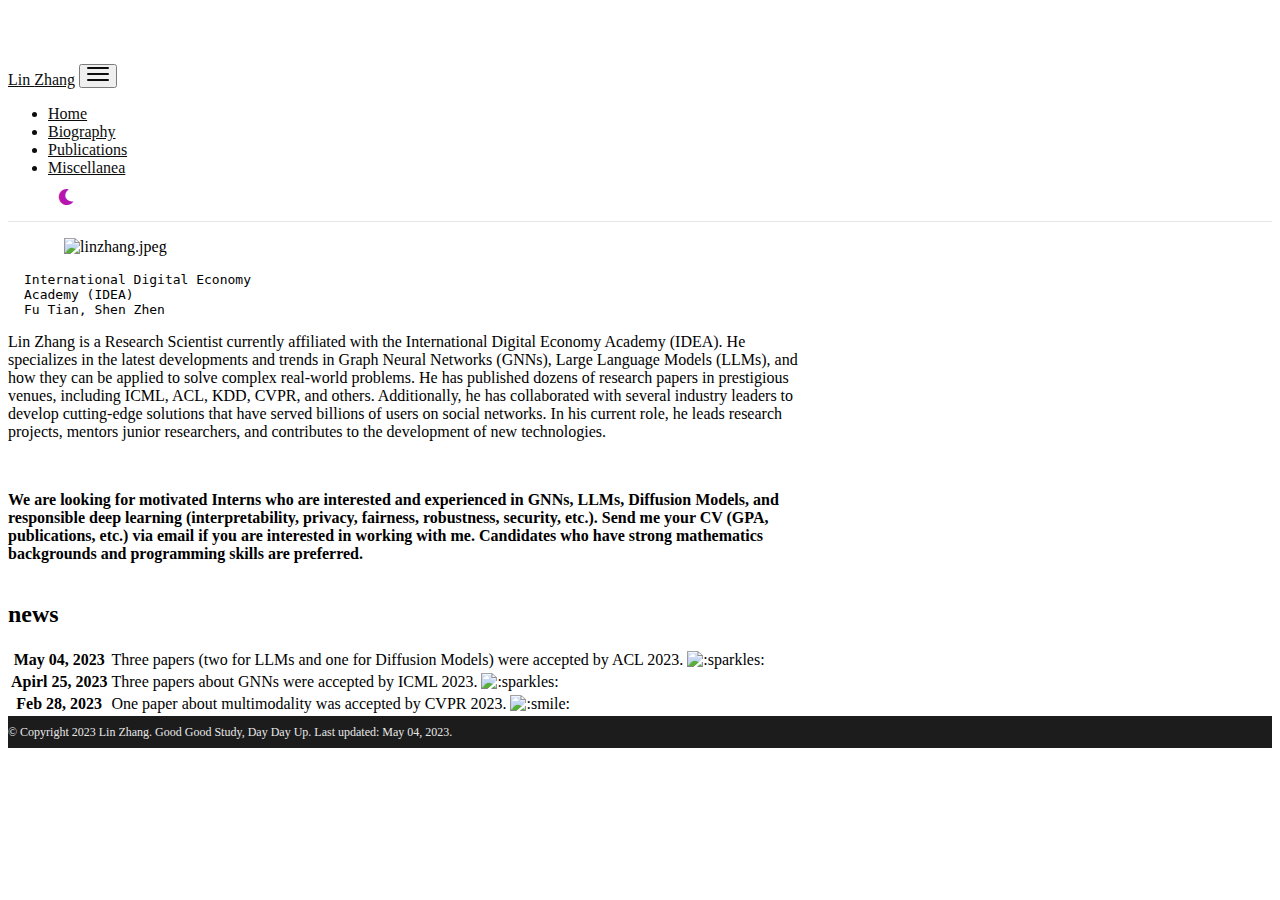
==== commit e0132f04: "1" ====
--- a/index.html
+++ b/index.html
@@ -239,8 +239,8 @@
           <div class="social">
             <div class="contact-icons">
             <!-- <a href="mailto:%77%61%6E%79%6C%69%6E@%63%6F%6D%70.%70%6F%6C%79%75.%65%64%75.%68%6B" title="email"><i class="fas fa-envelope"></i></a> -->
-            <a href="https://scholar.google.com/citations?user=AwjNM0kAAAAJ&hl=en" title="Google Scholar" target="_blank" rel="noopener noreferrer"><i class="ai ai-google-scholar"></i></a>
-            <a href="https://github.com/LIN-ZHANG-ALPHA" title="GitHub" target="_blank" rel="noopener noreferrer"><i class="fab fa-github"></i></a>
+            <!-- <a href="https://scholar.google.com/citations?user=AwjNM0kAAAAJ&hl=en" title="Google Scholar" target="_blank" rel="noopener noreferrer"><i class="ai ai-google-scholar"></i></a> -->
+            <!-- <a href="https://github.com/LIN-ZHANG-ALPHA" title="GitHub" target="_blank" rel="noopener noreferrer"><i class="fab fa-github"></i></a> -->
             <!-- <a href="https://twitter.com/Wanyu1208" title="Twitter" target="_blank" rel="noopener noreferrer"><i class="fab fa-twitter"></i></a>
              -->
             </div>
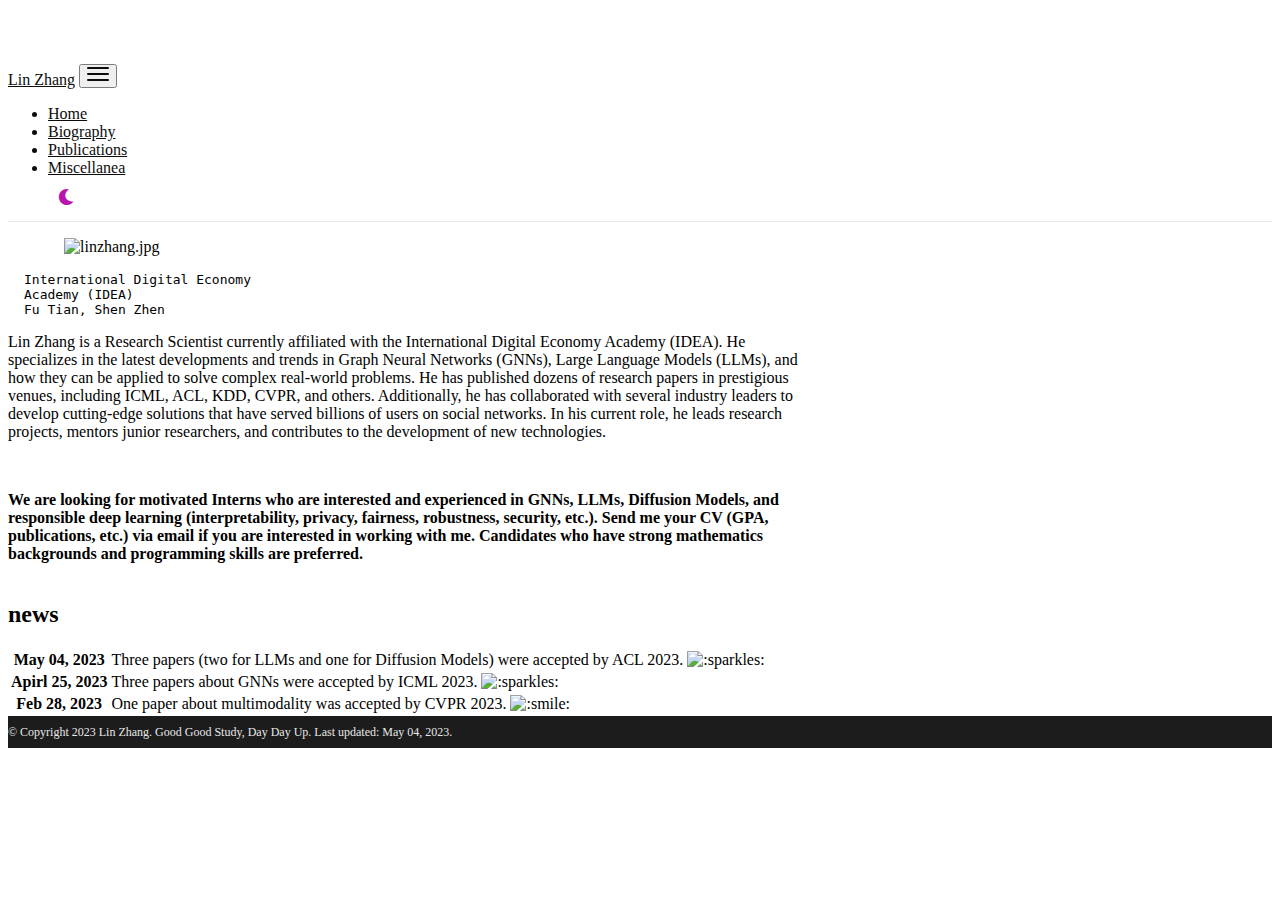
==== commit 61f4852a: "image" ====
--- a/index.html
+++ b/index.html
@@ -117,7 +117,7 @@
     <source media="(max-width: 800px)" srcset="/assets/img/wanyu-800.webp"></source>
     <source media="(max-width: 1400px)" srcset="/assets/img/wanyu-1400.webp"></source>
     <!-- Fallback to the original file -->
-    <img class="img-fluid z-dept-1 rounded" src="/assets/img/linzhang.jpeg" alt="linzhang.jpeg">
+    <img class="img-fluid z-dept-1 rounded" src="/assets/img/linzhang.jpg" alt="linzhang.jpg">
 
   </picture>
 
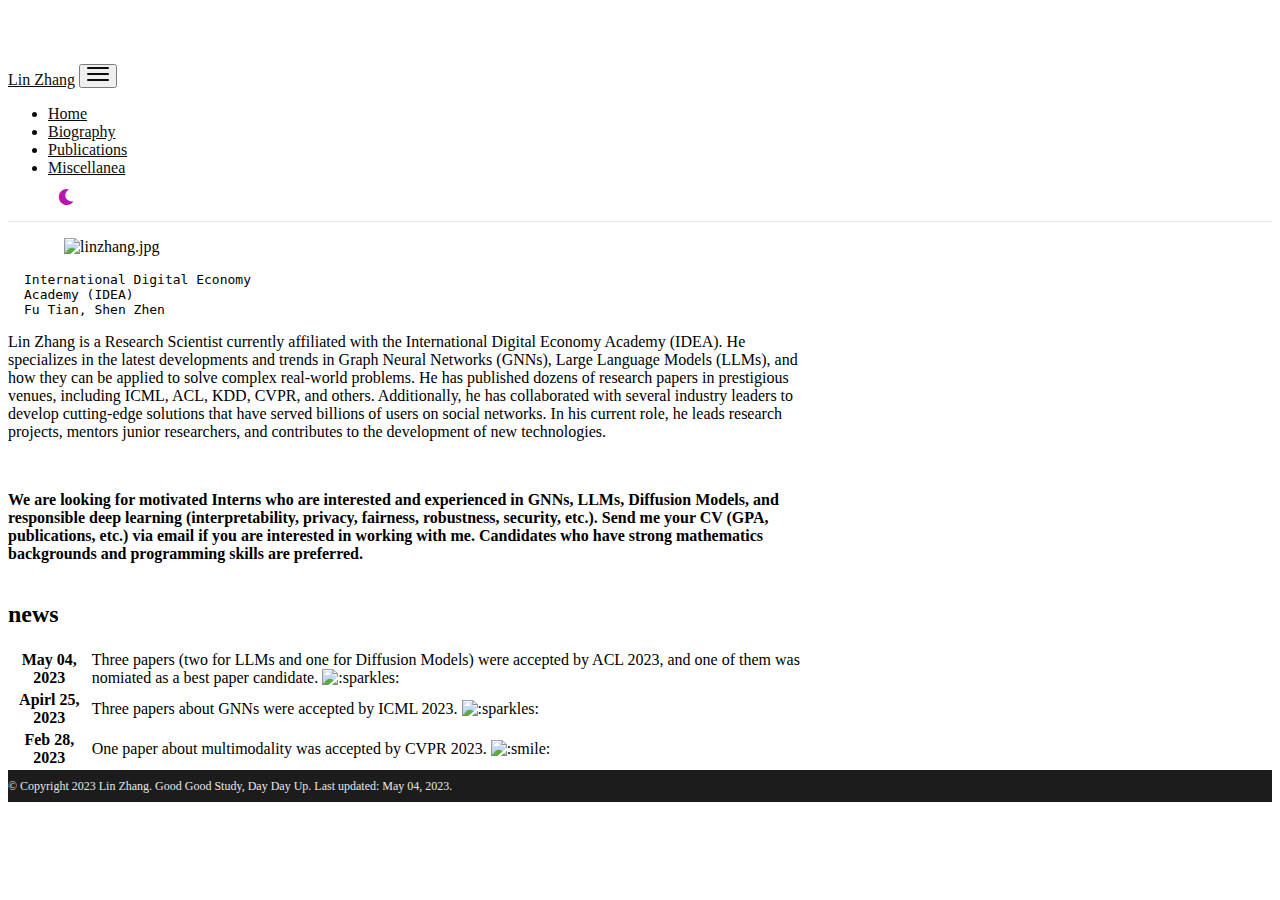
==== commit b582f938: "acl" ====
--- a/index.html
+++ b/index.html
@@ -167,14 +167,16 @@
             <h2>news</h2>
             <div class="table-responsive">
               <table class="table table-sm table-borderless"> 
+                  
                 <tr>
                   <th scope="row">May 04, 2023</th>
                   <td>
-                    Three papers (two for LLMs and one for Diffusion Models) were accepted by ACL 2023.
+                    Three papers (two for LLMs and one for Diffusion Models) were accepted by ACL 2023, and one of them was nomiated as a best paper candidate.
 <img class="emoji" title=":sparkles:" alt=":sparkles:" src="https://github.githubassets.com/images/icons/emoji/unicode/2728.png" height="20" width="20">
  
                   </td>
-                </tr> 
+                </tr>
+                  
                 <tr>
                   <th scope="row">Apirl 25, 2023</th>
                   <td>
